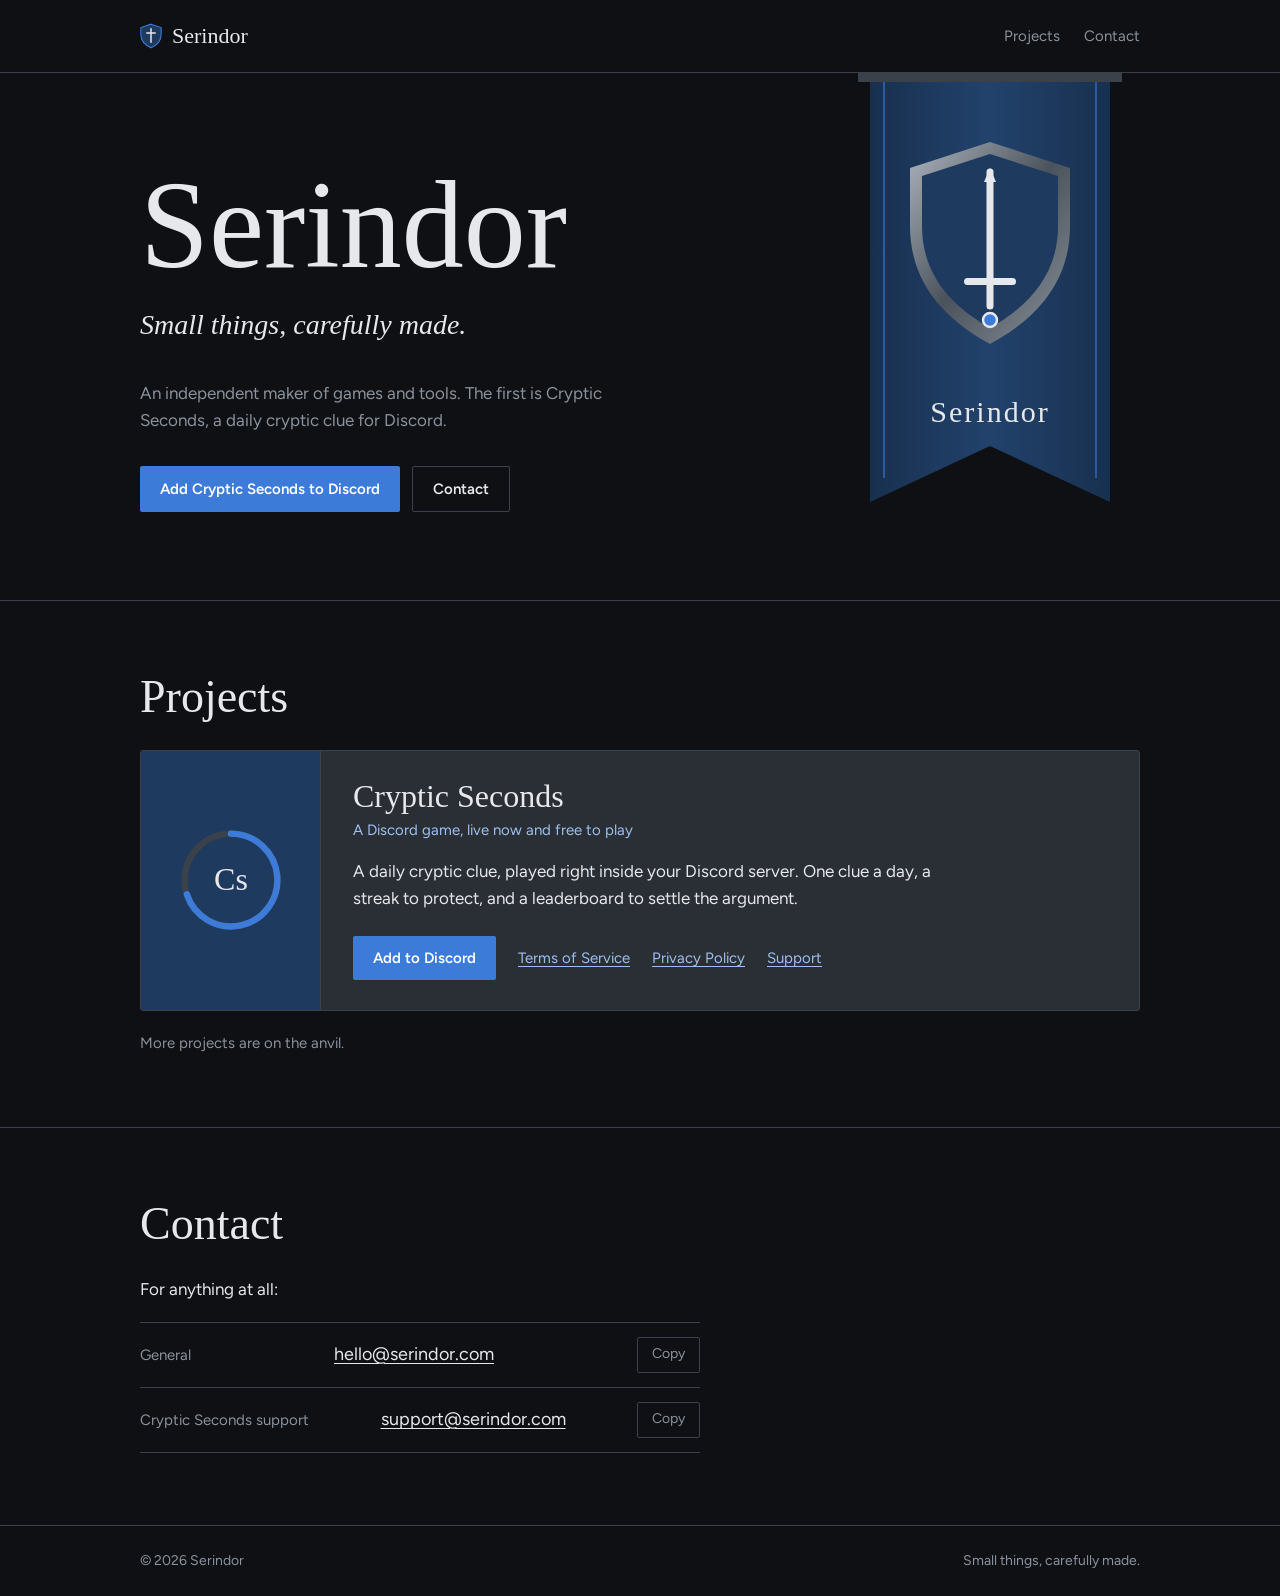
==== index.html @ 50ed1410 "Refine homepage: hanging azure banner as the centrepiece, quieter left-aligned layout, no all-caps l" ====
<!doctype html>
<html lang="en-GB">
<head>
<meta charset="utf-8">
<meta name="viewport" content="width=device-width, initial-scale=1, viewport-fit=cover">
<title>Serindor</title>
<meta name="description" content="Serindor — the home of Cryptic Seconds and future projects.">
<meta name="theme-color" content="#0E1014">
<link rel="icon" href="data:image/svg+xml,%3Csvg xmlns='http://www.w3.org/2000/svg' viewBox='0 0 64 64'%3E%3Cpath d='M32 3 58 12v18c0 16-11 26-26 31C17 56 6 46 6 30V12Z' fill='%231F3A5F' stroke='%233D7BD9' stroke-width='3'/%3E%3Cpath d='M32 14v34M20 26h24' stroke='%23E6E8EC' stroke-width='4' stroke-linecap='round'/%3E%3C/svg%3E">
<link rel="preconnect" href="https://fonts.googleapis.com">
<link rel="preconnect" href="https://fonts.gstatic.com" crossorigin>
<link rel="stylesheet" href="https://fonts.googleapis.com/css2?family=IM+Fell+English+SC&family=IM+Fell+English:ital@1&family=Figtree:wght@400;600&display=swap">
<style>
/*
  Serindor. Sable ground, forged-steel plates, azure heraldry.
  One bold thing: the hanging azure banner with the crest. Everything else stays quiet and left-aligned.
  Type: IM Fell English SC for display (old-print, carved), Figtree for reading.
*/
:root {
  --sable: #0E1014;
  --sable-2: #14171C;
  --steel: #2A2F36;
  --edge: #3A414A;
  --burnished: #8A929C;
  --argent: #E6E8EC;
  --azure: #3D7BD9;
  --azure-deep: #1F3A5F;
  --azure-pale: #9EC0EE;
  --display: "IM Fell English SC", "Palatino Linotype", Palatino, Georgia, serif;
  --italic: "IM Fell English", "Palatino Linotype", Georgia, serif;
  --body: "Figtree", "Segoe UI", system-ui, sans-serif;
  color-scheme: dark;
}
* { box-sizing: border-box; }
html { background: var(--sable); }
body { margin: 0; background: var(--sable); color: var(--argent); font-family: var(--body); font-size: 17px; line-height: 1.6; -webkit-font-smoothing: antialiased; }
a { color: var(--azure-pale); text-underline-offset: 3px; text-decoration-thickness: 1px; }
a:hover { color: var(--argent); }
:focus-visible { outline: 2px solid var(--azure); outline-offset: 3px; }

.wrap { max-width: 1040px; margin: 0 auto; padding-left: max(20px, env(safe-area-inset-left)); padding-right: max(20px, env(safe-area-inset-right)); }

/* header */
.bar { border-bottom: 1px solid var(--edge); }
.bar .wrap { display: flex; align-items: center; justify-content: space-between; gap: 16px; padding-block: 16px; }
.brand { display: flex; align-items: center; gap: 10px; color: var(--argent); text-decoration: none; font-family: var(--display); font-size: 22px; }
.brand svg { width: 22px; height: 26px; flex: none; }
nav { display: flex; gap: 24px; }
nav a { color: var(--burnished); text-decoration: none; font-size: 15px; padding-block: 8px; }
nav a:hover { color: var(--argent); }

/* hero: text on the left, a banner hanging from the header rule on the right */
.hero .wrap { display: grid; grid-template-columns: minmax(0, 1fr) 300px; gap: 48px; align-items: start; }
.hero .text { padding-block: 96px 88px; }
.hero h1 { font-family: var(--display); font-weight: 400; font-size: clamp(64px, 11vw, 124px); line-height: .92; margin: 0 0 20px; }
.hero .tag { font-family: var(--italic); font-style: italic; font-size: clamp(22px, 3vw, 28px); margin: 0 0 32px; color: var(--argent); }
.hero .lede { margin: 0 0 32px; max-width: 46ch; color: var(--burnished); }
.actions { display: flex; flex-wrap: wrap; gap: 12px; }
.btn { display: inline-flex; align-items: center; min-height: 44px; padding: 10px 20px; border-radius: 2px; font-weight: 600; font-size: 15px; text-decoration: none; }
.btn-primary { background: var(--azure); color: #fff; }
.btn-primary:hover { background: #4C88E0; color: #fff; }
.btn-quiet { border: 1px solid var(--edge); color: var(--argent); }
.btn-quiet:hover { border-color: var(--azure-pale); color: var(--argent); }

.banner { margin-top: -1px; justify-self: center; width: 100%; }
.banner svg { display: block; width: 100%; height: auto; }
@media (max-width: 800px) {
  .hero .wrap { grid-template-columns: 1fr; gap: 0; }
  .banner { order: -1; width: 150px; justify-self: start; }
  .hero .text { padding-block: 32px 64px; }
}

/* sections */
section { padding-block: 72px; border-top: 1px solid var(--edge); }
h2 { font-family: var(--display); font-weight: 400; font-size: clamp(34px, 5vw, 46px); line-height: 1.05; margin: 0 0 28px; }

/* the project: a forged-steel plate, the only boxed element on the page */
.plate { display: grid; grid-template-columns: 180px minmax(0, 1fr); background: var(--steel); border: 1px solid var(--edge); border-radius: 3px; }
.plate .seal { display: grid; place-items: center; padding: 28px; border-right: 1px solid var(--edge); background: var(--azure-deep); border-radius: 3px 0 0 3px; }
.plate .seal svg { width: 112px; height: 112px; }
.plate .body { padding: 28px 32px 30px; min-width: 0; }
.plate h3 { font-family: var(--display); font-weight: 400; font-size: 32px; line-height: 1.1; margin: 0 0 4px; }
.plate .kind { margin: 0 0 16px; color: var(--azure-pale); font-size: 15px; }
.plate p.desc { margin: 0 0 24px; max-width: 56ch; }
.plate .links { display: flex; flex-wrap: wrap; align-items: center; gap: 12px 22px; font-size: 15px; }
@media (max-width: 680px) {
  .plate { grid-template-columns: 1fr; }
  .plate .seal { border-right: 0; border-bottom: 1px solid var(--edge); border-radius: 3px 3px 0 0; padding: 20px; justify-items: start; }
  .plate .seal svg { width: 72px; height: 72px; }
  .plate .body { padding: 22px 20px 24px; }
}
.more { margin: 20px 0 0; color: var(--burnished); font-size: 15px; }

/* contact */
.contact p.intro { margin: 0 0 18px; }
.addr-list { display: grid; gap: 0; max-width: 560px; border-top: 1px solid var(--edge); }
.addr { display: flex; align-items: center; justify-content: space-between; gap: 12px; flex-wrap: wrap; padding: 14px 0; border-bottom: 1px solid var(--edge); }
.addr span { color: var(--burnished); font-size: 15px; }
.addr a { font-size: 18px; color: var(--argent); overflow-wrap: anywhere; }
.copy { background: none; border: 1px solid var(--edge); color: var(--burnished); font: inherit; font-size: 14px; min-height: 36px; padding: 4px 14px; border-radius: 2px; cursor: pointer; }
.copy:hover { border-color: var(--azure-pale); color: var(--argent); }

footer { border-top: 1px solid var(--edge); }
footer .wrap { display: flex; justify-content: space-between; gap: 12px; flex-wrap: wrap; padding-block: 24px max(24px, env(safe-area-inset-bottom)); color: var(--burnished); font-size: 14px; }
</style>
</head>
<body>

<header class="bar">
  <div class="wrap">
    <a class="brand" href="/">
      <svg viewBox="0 0 52 60" aria-hidden="true"><path d="M26 2 50 10v16c0 16-10 26-24 32C12 52 2 42 2 26V10Z" fill="#1F3A5F" stroke="#3D7BD9" stroke-width="2.5"/><path d="M26 13v32M16 23h20" stroke="#E6E8EC" stroke-width="3.5" stroke-linecap="round"/></svg>
      Serindor
    </a>
    <nav aria-label="Main">
      <a href="#projects">Projects</a>
      <a href="#contact">Contact</a>
    </nav>
  </div>
</header>

<div class="hero">
  <div class="wrap">
    <div class="text">
      <h1>Serindor</h1>
      <p class="tag">Small things, carefully made.</p>
      <p class="lede">An independent maker of games and tools. The first is Cryptic Seconds, a daily cryptic clue for Discord.</p>
      <div class="actions">
        <a class="btn btn-primary" href="https://discord.com/oauth2/authorize?client_id=1561108641627774976" target="_blank" rel="noopener">Add Cryptic Seconds to Discord</a>
        <a class="btn btn-quiet" href="#contact">Contact</a>
      </div>
    </div>

    <div class="banner" aria-hidden="true">
      <!-- An azure banner hanging from the header rule, swallow-tailed, bearing the Serindor crest. Original artwork. -->
      <svg viewBox="0 0 300 470">
        <defs>
          <linearGradient id="cloth" x1="0" y1="0" x2="1" y2="0">
            <stop offset="0" stop-color="#18304F"/><stop offset=".5" stop-color="#22426C"/><stop offset="1" stop-color="#18304F"/>
          </linearGradient>
          <linearGradient id="metal" x1="0" y1="0" x2="1" y2="1">
            <stop offset="0" stop-color="#AEB5BE"/><stop offset=".5" stop-color="#4A525C"/><stop offset="1" stop-color="#8A929C"/>
          </linearGradient>
        </defs>
        <rect x="18" y="0" width="264" height="10" fill="#3A414A"/>
        <path d="M30 10h240v420l-120-56-120 56Z" fill="url(#cloth)"/>
        <path d="M44 10v396M256 10v396" stroke="#3D7BD9" stroke-width="2" opacity=".55"/>
        <g transform="translate(70 70)">
          <path d="M80 0 160 26v58c0 58-36 94-80 118C36 178 0 142 0 84V26Z" fill="url(#metal)"/>
          <path d="M80 12 148 34v50c0 50-31 81-68 102C43 165 12 134 12 84V34Z" fill="#1F3A5F"/>
          <path d="M80 30v134" stroke="#E6E8EC" stroke-width="7" stroke-linecap="round"/>
          <path d="M80 26 74 40h12Z" fill="#E6E8EC"/>
          <rect x="54" y="136" width="52" height="7" rx="3.5" fill="#E6E8EC"/>
          <circle cx="80" cy="178" r="7" fill="#3D7BD9" stroke="#E6E8EC" stroke-width="2.5"/>
        </g>
        <text x="150" y="350" text-anchor="middle" font-family="IM Fell English SC, Georgia, serif" font-size="30" fill="#E6E8EC" letter-spacing="2">Serindor</text>
      </svg>
    </div>
  </div>
</div>

<section id="projects">
  <div class="wrap">
    <h2>Projects</h2>
    <article class="plate">
      <div class="seal" aria-hidden="true">
        <svg viewBox="0 0 140 140">
          <circle cx="70" cy="70" r="58" fill="none" stroke="#3A414A" stroke-width="8"/>
          <path d="M70 12a58 58 0 1 1-55.2 75.9" fill="none" stroke="#3D7BD9" stroke-width="8" stroke-linecap="round"/>
          <text x="70" y="82" text-anchor="middle" font-family="IM Fell English SC, Georgia, serif" font-size="40" fill="#E6E8EC">Cs</text>
        </svg>
      </div>
      <div class="body">
        <h3>Cryptic Seconds</h3>
        <p class="kind">A Discord game, live now and free to play</p>
        <p class="desc">A daily cryptic clue, played right inside your Discord server. One clue a day, a streak to protect, and a leaderboard to settle the argument.</p>
        <div class="links">
          <a class="btn btn-primary" href="https://discord.com/oauth2/authorize?client_id=1561108641627774976" target="_blank" rel="noopener">Add to Discord</a>
          <a href="/crypticseconds/terms/">Terms of Service</a>
          <a href="/crypticseconds/privacy/">Privacy Policy</a>
          <a href="mailto:support@serindor.com">Support</a>
        </div>
      </div>
    </article>
    <p class="more">More projects are on the anvil.</p>
  </div>
</section>

<section class="contact" id="contact">
  <div class="wrap">
    <h2>Contact</h2>
    <p class="intro">For anything at all:</p>
    <div class="addr-list">
      <div class="addr"><span>General</span><a id="m1" href="mailto:hello@serindor.com">hello@serindor.com</a><button class="copy" type="button" data-copy="m1">Copy</button></div>
      <div class="addr"><span>Cryptic Seconds support</span><a id="m2" href="mailto:support@serindor.com">support@serindor.com</a><button class="copy" type="button" data-copy="m2">Copy</button></div>
    </div>
  </div>
</section>

<footer>
  <div class="wrap"><span>© 2026 Serindor</span><span>Small things, carefully made.</span></div>
</footer>

<script>
document.querySelectorAll(".copy").forEach(btn => btn.addEventListener("click", async () => {
  const text = document.getElementById(btn.dataset.copy).textContent;
  try { await navigator.clipboard.writeText(text); btn.textContent = "Copied"; }
  catch { btn.textContent = "Press Ctrl+C"; const r = document.createRange(); r.selectNodeContents(document.getElementById(btn.dataset.copy)); getSelection().removeAllRanges(); getSelection().addRange(r); }
  setTimeout(() => (btn.textContent = "Copy"), 1600);
}));
</script>
</body>
</html>
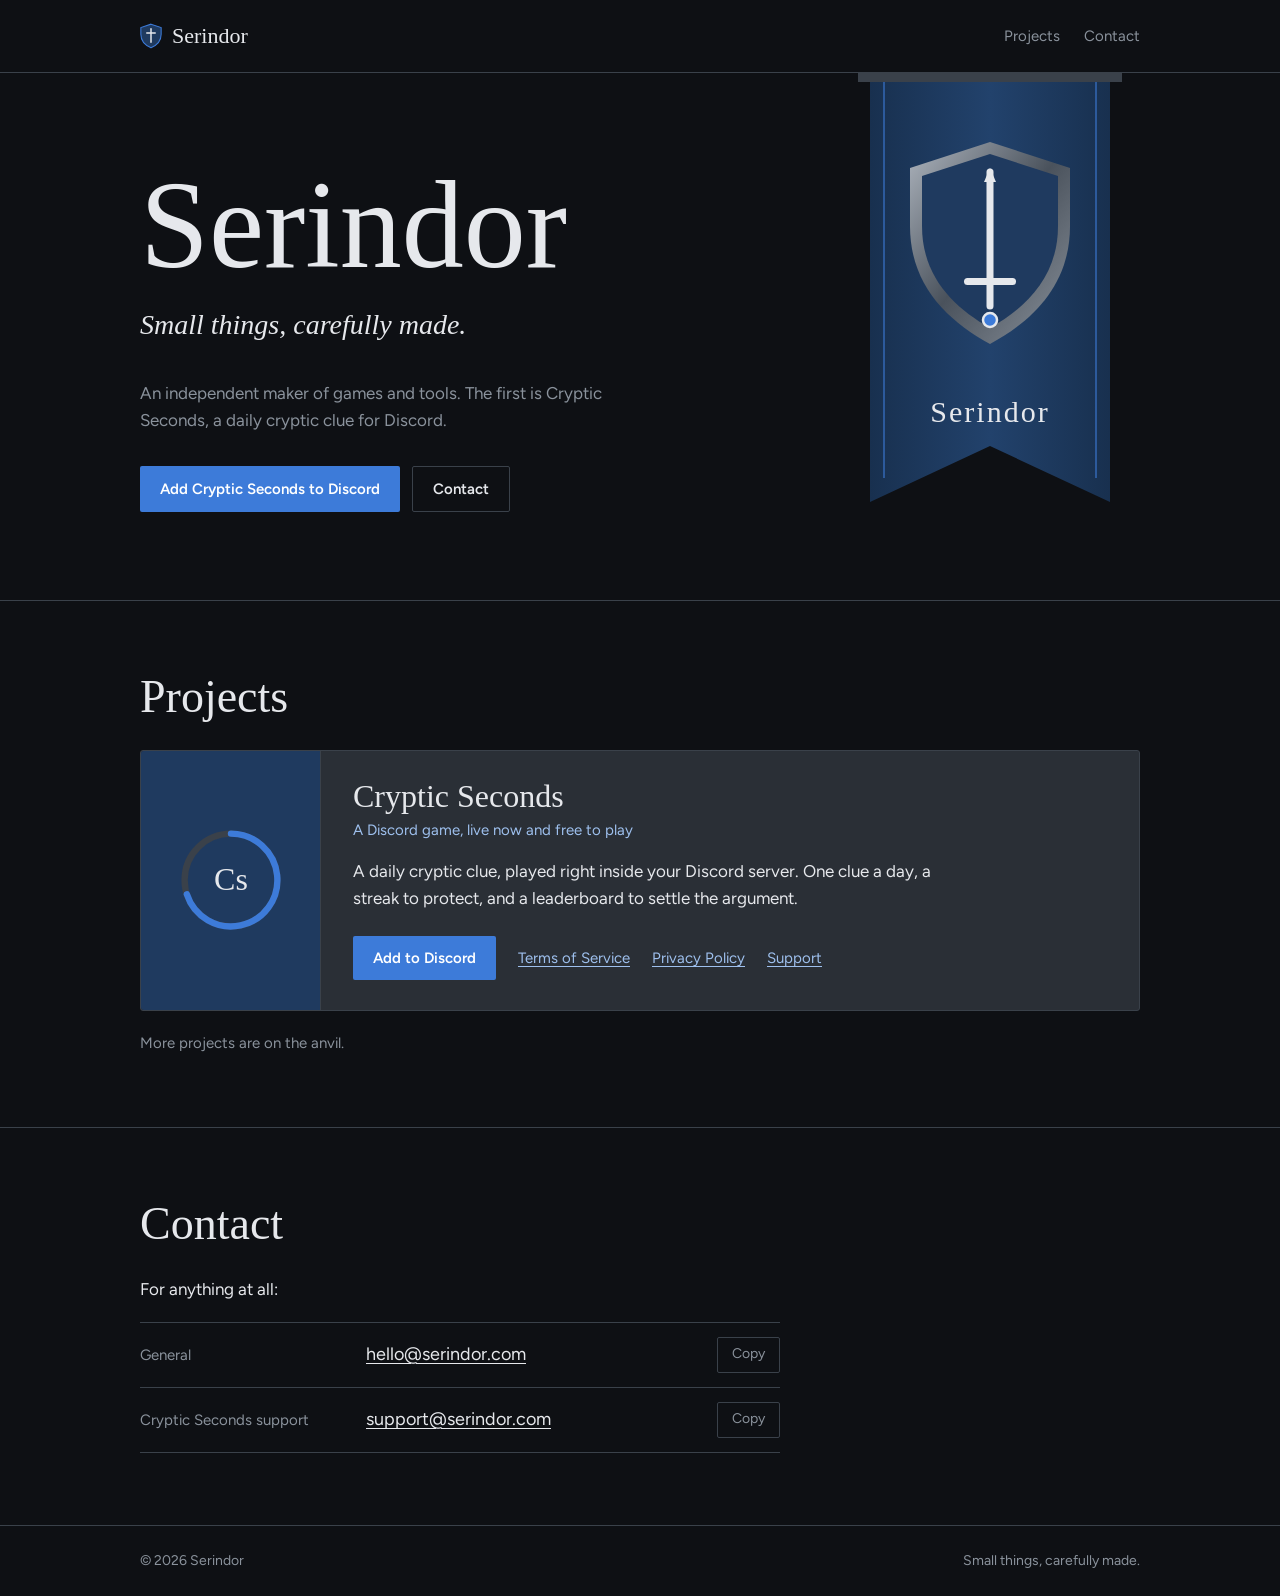
==== commit 3ca635fc: "Align contact rows Co-Authored-By: Claude Opus 5.5 <noreply@anthropic.com> Claude-Session: https://c" ====
--- a/index.html
+++ b/index.html
@@ -93,8 +93,9 @@
 
 /* contact */
 .contact p.intro { margin: 0 0 18px; }
-.addr-list { display: grid; gap: 0; max-width: 560px; border-top: 1px solid var(--edge); }
-.addr { display: flex; align-items: center; justify-content: space-between; gap: 12px; flex-wrap: wrap; padding: 14px 0; border-bottom: 1px solid var(--edge); }
+.addr-list { display: grid; gap: 0; max-width: 640px; border-top: 1px solid var(--edge); }
+.addr { display: grid; grid-template-columns: 210px minmax(0, 1fr) auto; align-items: center; gap: 4px 16px; padding: 14px 0; border-bottom: 1px solid var(--edge); }
+@media (max-width: 560px) { .addr { grid-template-columns: minmax(0, 1fr) auto; } .addr span { grid-column: 1 / -1; } }
 .addr span { color: var(--burnished); font-size: 15px; }
 .addr a { font-size: 18px; color: var(--argent); overflow-wrap: anywhere; }
 .copy { background: none; border: 1px solid var(--edge); color: var(--burnished); font: inherit; font-size: 14px; min-height: 36px; padding: 4px 14px; border-radius: 2px; cursor: pointer; }
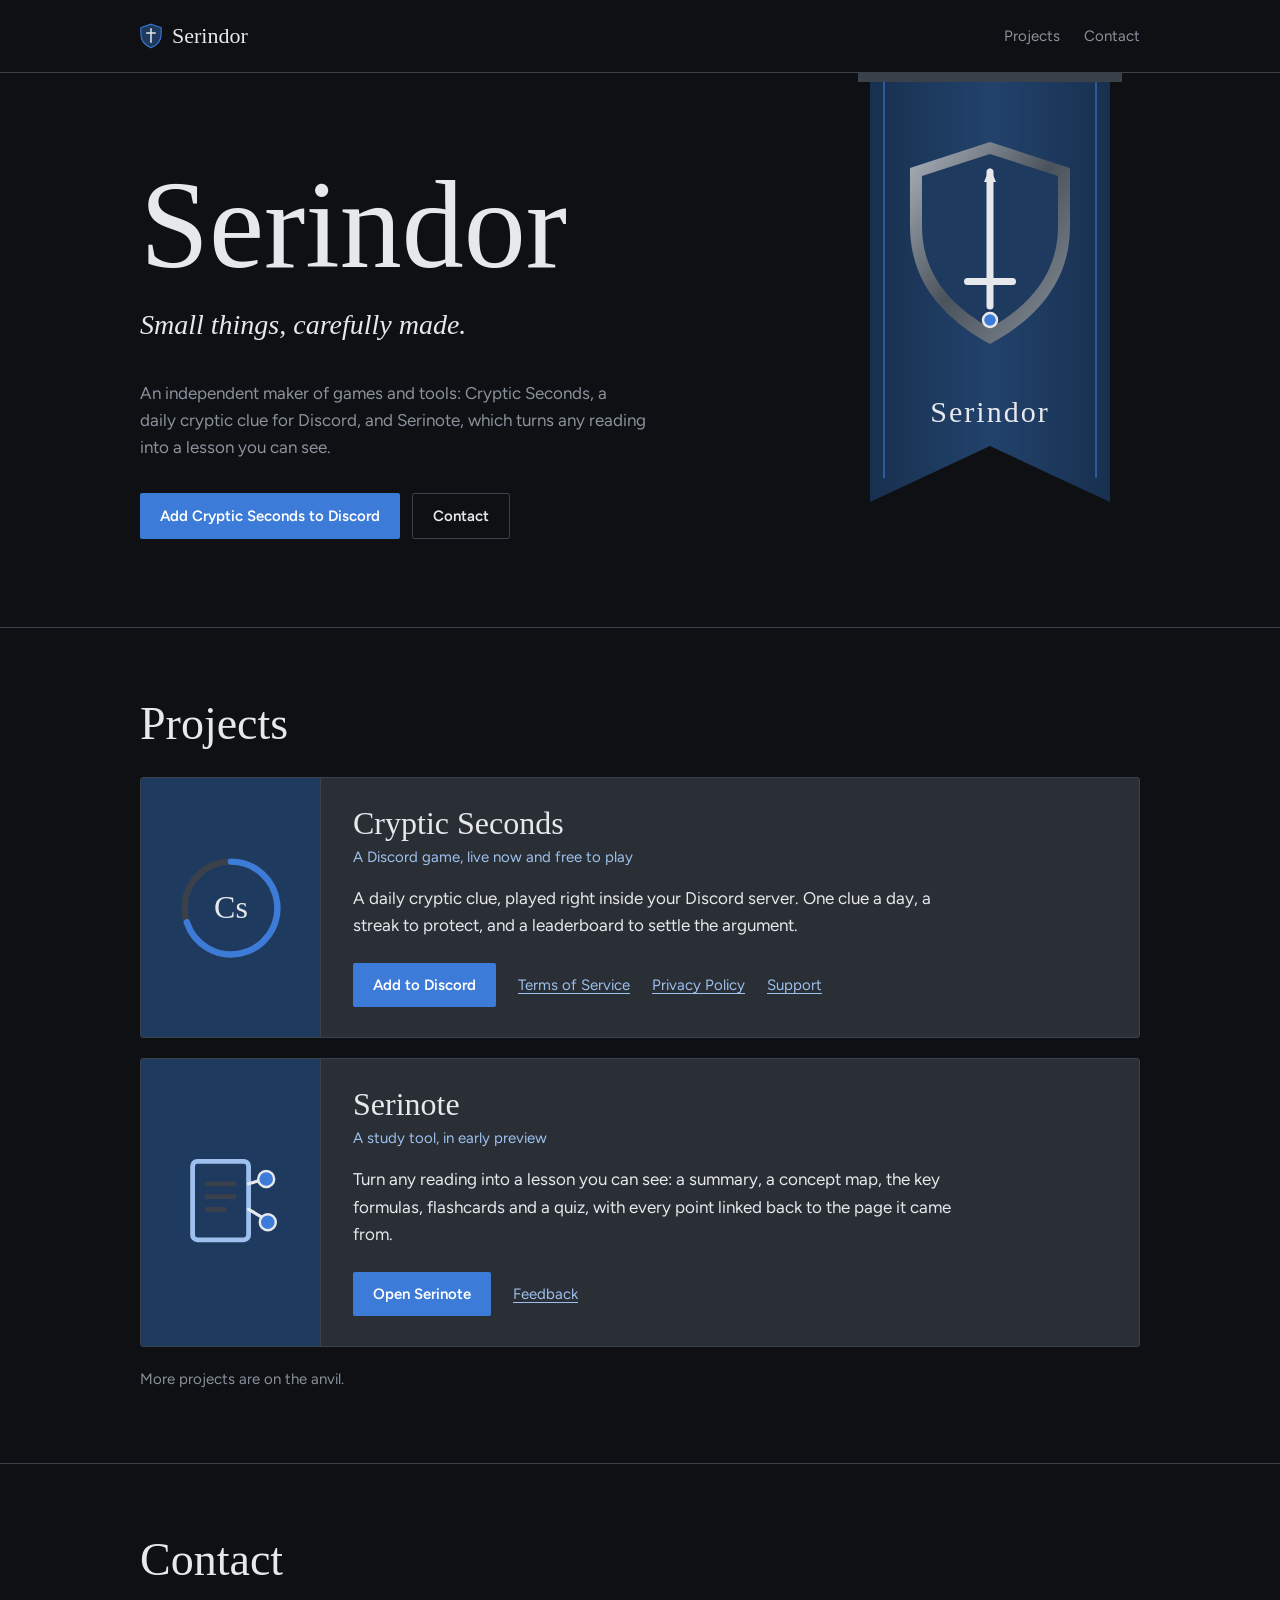
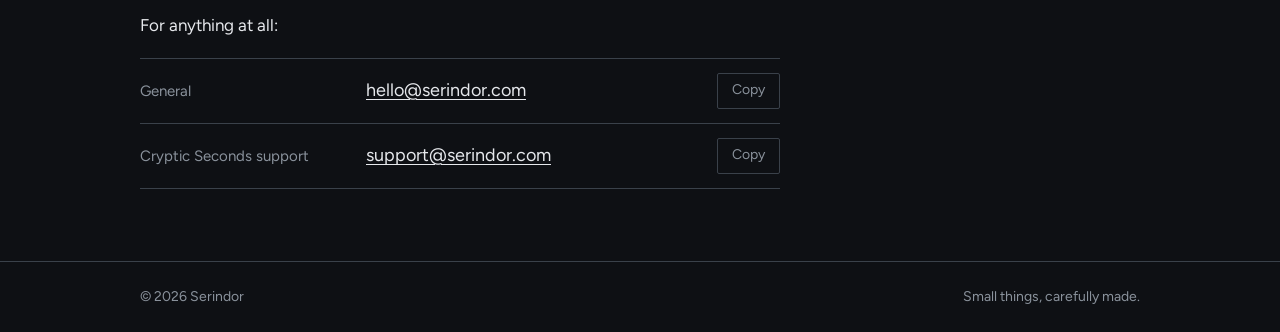
==== commit 3a81ac90: "Add Serinote to the projects page Adds a Serinote card to the homepage and hosts Serinote at /serino" ====
--- a/index.html
+++ b/index.html
@@ -4,7 +4,7 @@
 <meta charset="utf-8">
 <meta name="viewport" content="width=device-width, initial-scale=1, viewport-fit=cover">
 <title>Serindor</title>
-<meta name="description" content="Serindor — the home of Cryptic Seconds and future projects.">
+<meta name="description" content="Serindor — the home of Cryptic Seconds, Serinote and future projects.">
 <meta name="theme-color" content="#0E1014">
 <link rel="icon" href="data:image/svg+xml,%3Csvg xmlns='http://www.w3.org/2000/svg' viewBox='0 0 64 64'%3E%3Cpath d='M32 3 58 12v18c0 16-11 26-26 31C17 56 6 46 6 30V12Z' fill='%231F3A5F' stroke='%233D7BD9' stroke-width='3'/%3E%3Cpath d='M32 14v34M20 26h24' stroke='%23E6E8EC' stroke-width='4' stroke-linecap='round'/%3E%3C/svg%3E">
 <link rel="preconnect" href="https://fonts.googleapis.com">
@@ -89,6 +89,7 @@
   .plate .seal svg { width: 72px; height: 72px; }
   .plate .body { padding: 22px 20px 24px; }
 }
+.plate + .plate { margin-top: 20px; }
 .more { margin: 20px 0 0; color: var(--burnished); font-size: 15px; }
 
 /* contact */
@@ -125,7 +126,7 @@
     <div class="text">
       <h1>Serindor</h1>
       <p class="tag">Small things, carefully made.</p>
-      <p class="lede">An independent maker of games and tools. The first is Cryptic Seconds, a daily cryptic clue for Discord.</p>
+      <p class="lede">An independent maker of games and tools: Cryptic Seconds, a daily cryptic clue for Discord, and Serinote, which turns any reading into a lesson you can see.</p>
       <div class="actions">
         <a class="btn btn-primary" href="https://discord.com/oauth2/authorize?client_id=1561108641627774976" target="_blank" rel="noopener">Add Cryptic Seconds to Discord</a>
         <a class="btn btn-quiet" href="#contact">Contact</a>
@@ -183,6 +184,26 @@
         </div>
       </div>
     </article>
+    <article class="plate">
+      <div class="seal" aria-hidden="true">
+        <svg viewBox="0 0 140 140">
+          <rect x="22" y="18" width="70" height="98" rx="6" fill="none" stroke="#9EC0EE" stroke-width="6"/>
+          <path d="M40 46h34M40 62h34M40 78h22" stroke="#3A414A" stroke-width="6" stroke-linecap="round"/>
+          <path d="M92 46 112 40M92 78 116 92" stroke="#E6E8EC" stroke-width="4" stroke-linecap="round"/>
+          <circle cx="114" cy="40" r="10" fill="#3D7BD9" stroke="#E6E8EC" stroke-width="3"/>
+          <circle cx="116" cy="94" r="10" fill="#3D7BD9" stroke="#E6E8EC" stroke-width="3"/>
+        </svg>
+      </div>
+      <div class="body">
+        <h3>Serinote</h3>
+        <p class="kind">A study tool, in early preview</p>
+        <p class="desc">Turn any reading into a lesson you can see: a summary, a concept map, the key formulas, flashcards and a quiz, with every point linked back to the page it came from.</p>
+        <div class="links">
+          <a class="btn btn-primary" href="/serinote/">Open Serinote</a>
+          <a href="mailto:hello@serindor.com?subject=Serinote">Feedback</a>
+        </div>
+      </div>
+    </article>
     <p class="more">More projects are on the anvil.</p>
   </div>
 </section>
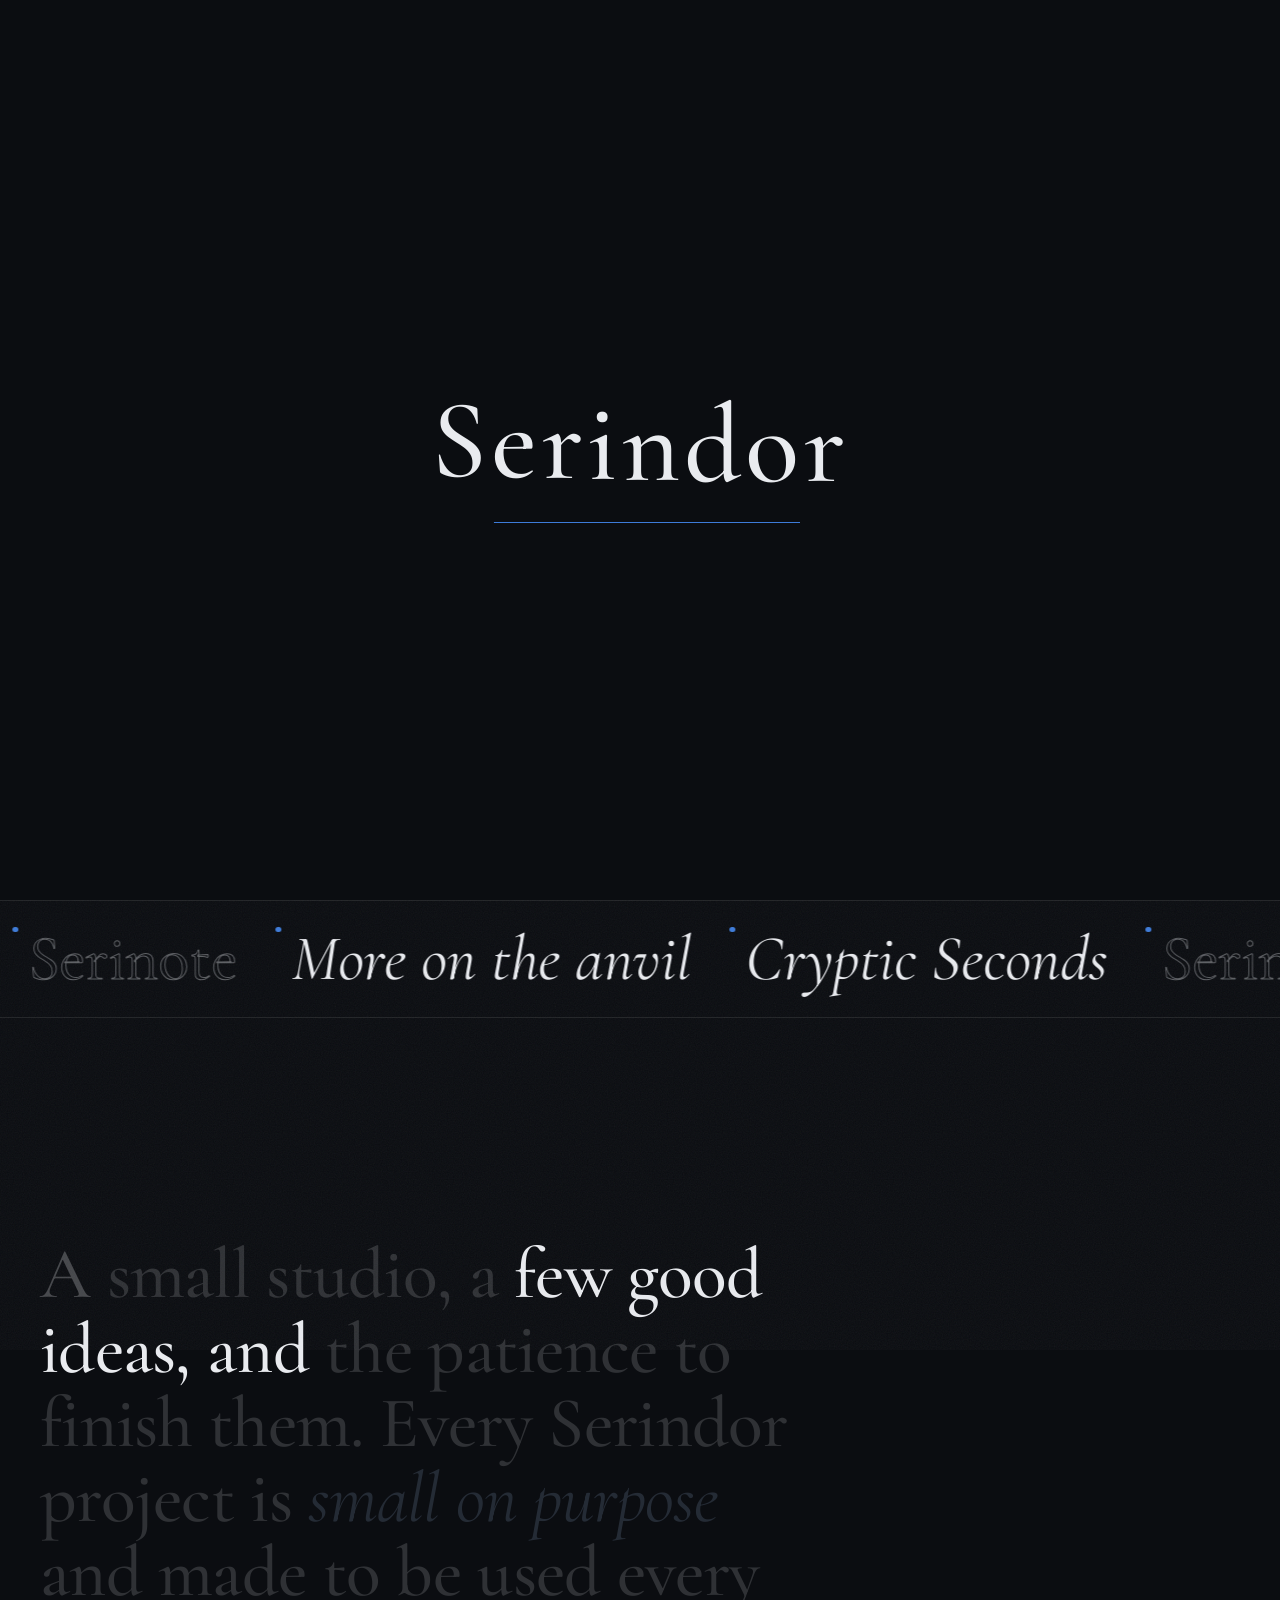
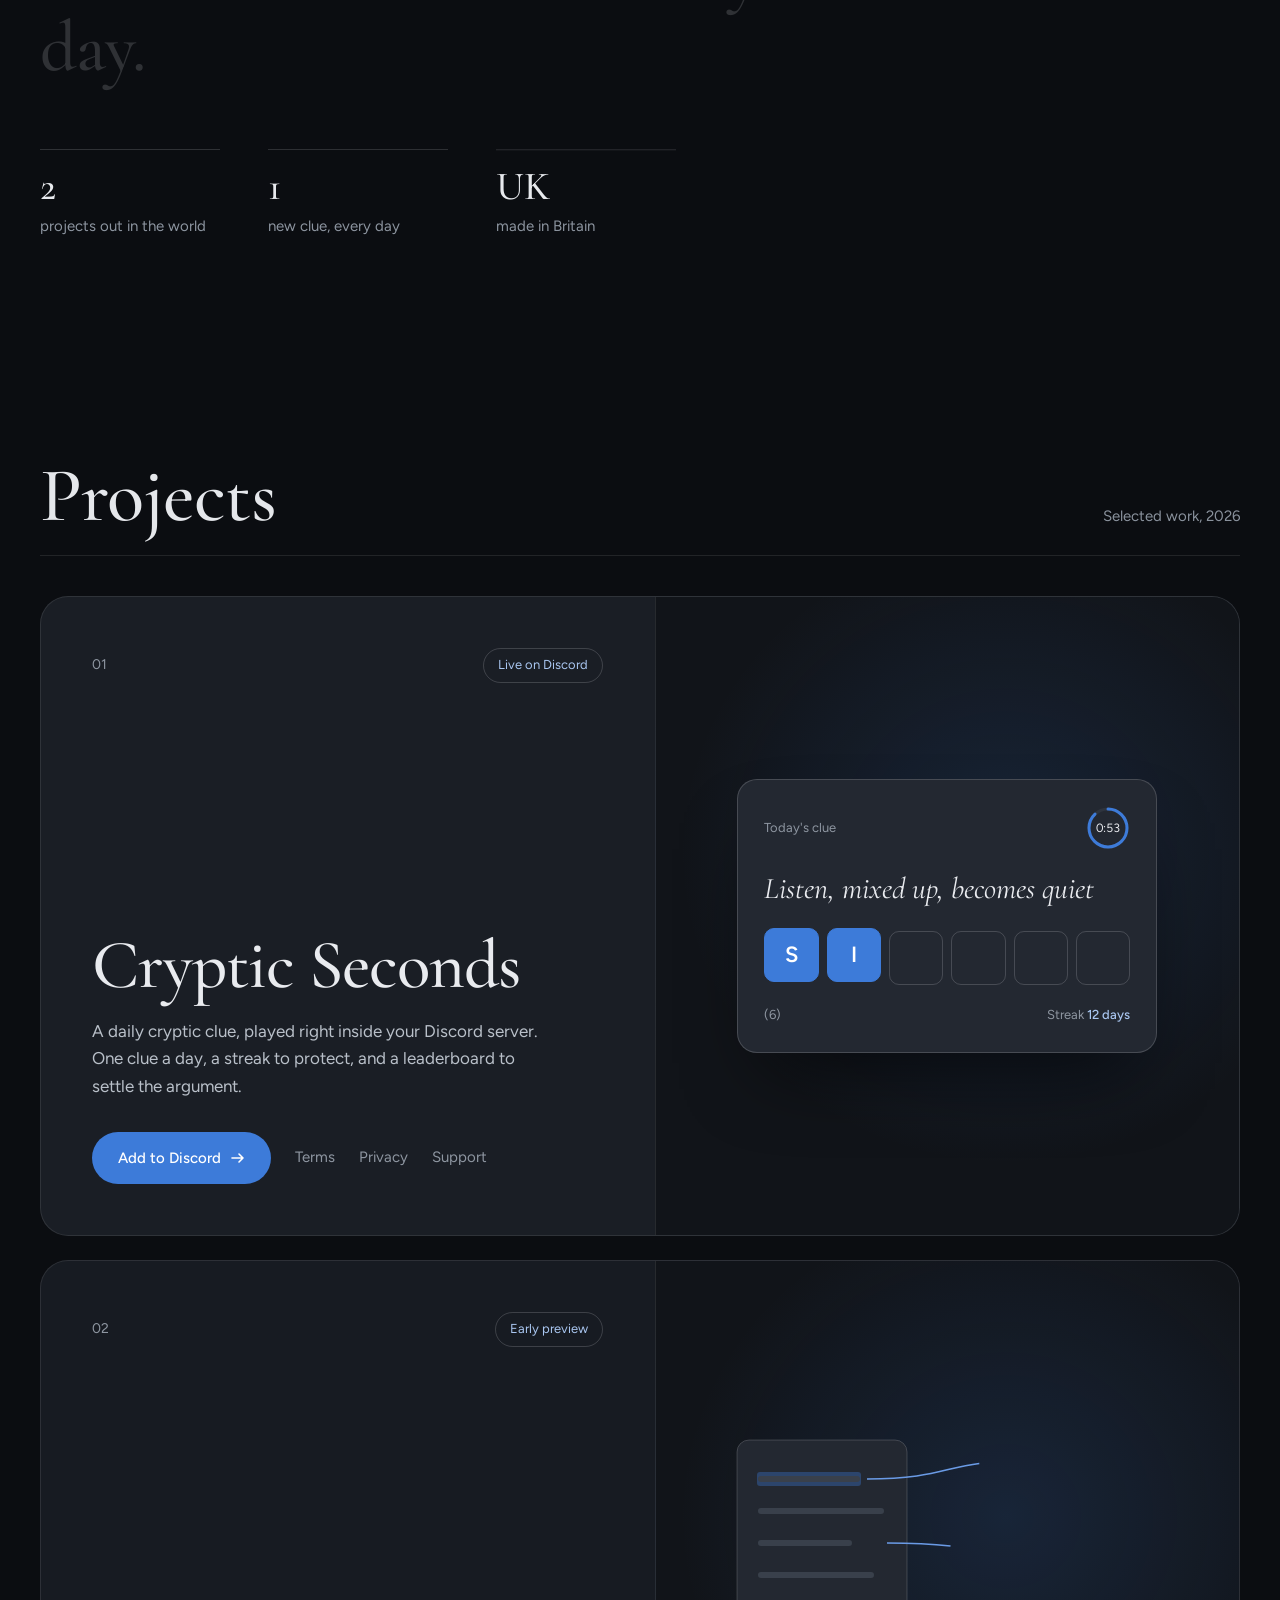
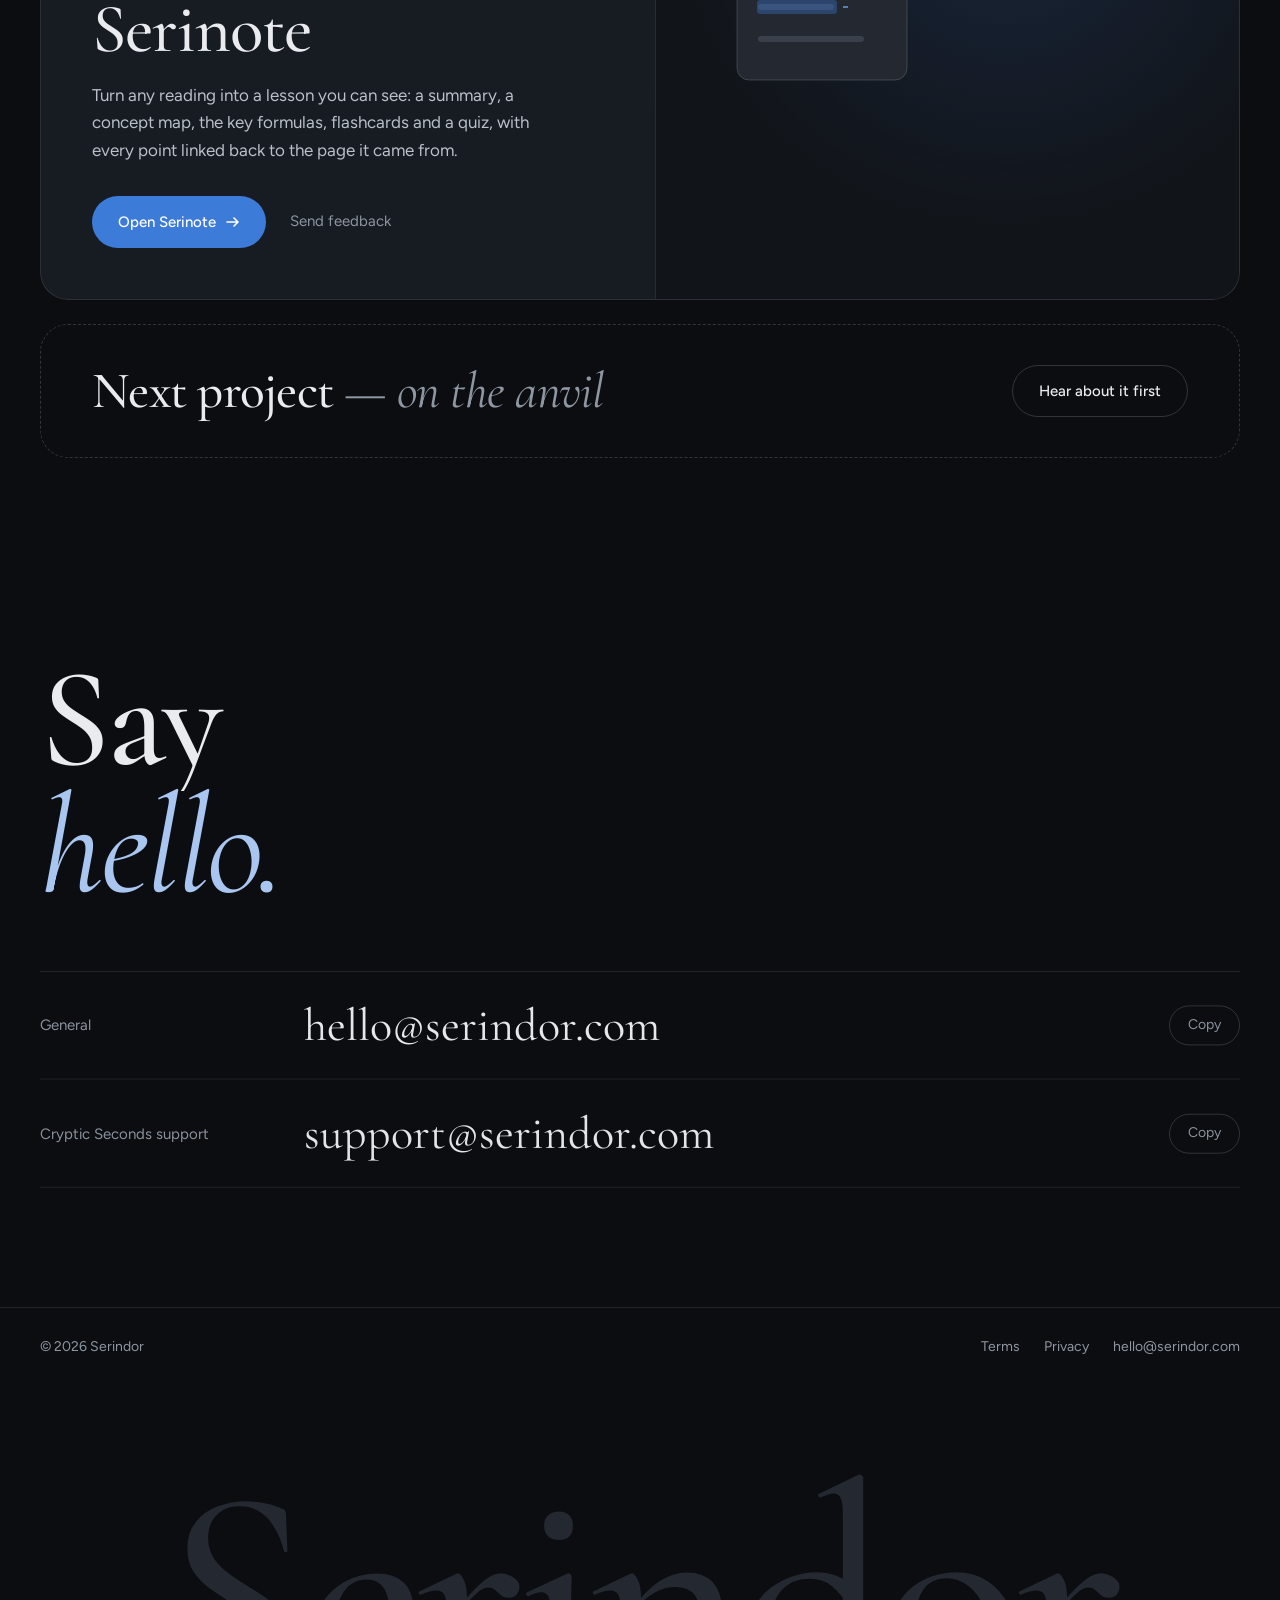
==== commit 720534f9: "Rework serindor.com: smooth, motion-led homepage - Type-led design (Cormorant Garamond + Figtree); o" ====
--- a/index.html
+++ b/index.html
@@ -4,232 +4,390 @@
 <meta charset="utf-8">
 <meta name="viewport" content="width=device-width, initial-scale=1, viewport-fit=cover">
 <title>Serindor</title>
-<meta name="description" content="Serindor — the home of Cryptic Seconds, Serinote and future projects.">
-<meta name="theme-color" content="#0E1014">
-<link rel="icon" href="data:image/svg+xml,%3Csvg xmlns='http://www.w3.org/2000/svg' viewBox='0 0 64 64'%3E%3Cpath d='M32 3 58 12v18c0 16-11 26-26 31C17 56 6 46 6 30V12Z' fill='%231F3A5F' stroke='%233D7BD9' stroke-width='3'/%3E%3Cpath d='M32 14v34M20 26h24' stroke='%23E6E8EC' stroke-width='4' stroke-linecap='round'/%3E%3C/svg%3E">
+<meta name="description" content="Serindor is an independent studio making small games and tools: Cryptic Seconds, a daily cryptic clue for Discord, and Serinote, which turns any reading into a lesson you can see.">
+<meta name="theme-color" content="#0B0D11">
+<link rel="icon" href="assets/mark.svg" type="image/svg+xml">
 <link rel="preconnect" href="https://fonts.googleapis.com">
 <link rel="preconnect" href="https://fonts.gstatic.com" crossorigin>
-<link rel="stylesheet" href="https://fonts.googleapis.com/css2?family=IM+Fell+English+SC&family=IM+Fell+English:ital@1&family=Figtree:wght@400;600&display=swap">
+<link rel="stylesheet" href="https://fonts.googleapis.com/css2?family=Cormorant+Garamond:ital,wght@0,500;0,600;1,400;1,500&family=Figtree:wght@400;500;600&display=swap">
+<script>
+  // Motion is opt-out: anyone asking for reduced motion gets the plain, still page.
+  (function () {
+    var d = document.documentElement;
+    if (!window.matchMedia("(prefers-reduced-motion: reduce)").matches) d.classList.add("motion");
+    var seen = false; try { seen = sessionStorage.getItem("srd-intro") === "1"; } catch (e) {}
+    if (seen) d.classList.add("no-intro");
+    // Failsafe: if the scripts never arrive, show everything.
+    setTimeout(function () { if (!d.classList.contains("ready")) d.classList.remove("motion"); }, 4000);
+  })();
+</script>
 <style>
 /*
-  Serindor. Sable ground, forged-steel plates, azure heraldry.
-  One bold thing: the hanging azure banner with the crest. Everything else stays quiet and left-aligned.
-  Type: IM Fell English SC for display (old-print, carved), Figtree for reading.
+  Serindor — sable ground, argent type, one azure accent.
+  Type-led: Cormorant Garamond for display, Figtree for reading.
+  The signature is the motion: inertia scroll, masked type, stacking project plates.
 */
 :root {
-  --sable: #0E1014;
-  --sable-2: #14171C;
-  --steel: #2A2F36;
-  --edge: #3A414A;
-  --burnished: #8A929C;
-  --argent: #E6E8EC;
+  --sable: #0B0D11;
+  --sable-2: #111419;
+  --steel: #1A1E25;
+  --steel-2: #232831;
+  --edge: rgba(230, 232, 236, .10);
+  --edge-2: rgba(230, 232, 236, .18);
+  --muted: #8E96A1;
+  --argent: #E9EBEF;
   --azure: #3D7BD9;
-  --azure-deep: #1F3A5F;
-  --azure-pale: #9EC0EE;
-  --display: "IM Fell English SC", "Palatino Linotype", Palatino, Georgia, serif;
-  --italic: "IM Fell English", "Palatino Linotype", Georgia, serif;
-  --body: "Figtree", "Segoe UI", system-ui, sans-serif;
+  --azure-hi: #6A9BE6;
+  --azure-pale: #A9C6F0;
+  --display: "Cormorant Garamond", "Cormorant", Garamond, "Times New Roman", serif;
+  --body: "Figtree", "Segoe UI", sans-serif;
+  --ease: cubic-bezier(.22, 1, .36, 1);
+  --gutter: max(20px, env(safe-area-inset-left));
   color-scheme: dark;
 }
 * { box-sizing: border-box; }
 html { background: var(--sable); }
-body { margin: 0; background: var(--sable); color: var(--argent); font-family: var(--body); font-size: 17px; line-height: 1.6; -webkit-font-smoothing: antialiased; }
-a { color: var(--azure-pale); text-underline-offset: 3px; text-decoration-thickness: 1px; }
-a:hover { color: var(--argent); }
-:focus-visible { outline: 2px solid var(--azure); outline-offset: 3px; }
-
-.wrap { max-width: 1040px; margin: 0 auto; padding-left: max(20px, env(safe-area-inset-left)); padding-right: max(20px, env(safe-area-inset-right)); }
-
-/* header */
-.bar { border-bottom: 1px solid var(--edge); }
-.bar .wrap { display: flex; align-items: center; justify-content: space-between; gap: 16px; padding-block: 16px; }
-.brand { display: flex; align-items: center; gap: 10px; color: var(--argent); text-decoration: none; font-family: var(--display); font-size: 22px; }
-.brand svg { width: 22px; height: 26px; flex: none; }
-nav { display: flex; gap: 24px; }
-nav a { color: var(--burnished); text-decoration: none; font-size: 15px; padding-block: 8px; }
-nav a:hover { color: var(--argent); }
-
-/* hero: text on the left, a banner hanging from the header rule on the right */
-.hero .wrap { display: grid; grid-template-columns: minmax(0, 1fr) 300px; gap: 48px; align-items: start; }
-.hero .text { padding-block: 96px 88px; }
-.hero h1 { font-family: var(--display); font-weight: 400; font-size: clamp(64px, 11vw, 124px); line-height: .92; margin: 0 0 20px; }
-.hero .tag { font-family: var(--italic); font-style: italic; font-size: clamp(22px, 3vw, 28px); margin: 0 0 32px; color: var(--argent); }
-.hero .lede { margin: 0 0 32px; max-width: 46ch; color: var(--burnished); }
-.actions { display: flex; flex-wrap: wrap; gap: 12px; }
-.btn { display: inline-flex; align-items: center; min-height: 44px; padding: 10px 20px; border-radius: 2px; font-weight: 600; font-size: 15px; text-decoration: none; }
+html.lenis, html.lenis body { height: auto; }
+.lenis.lenis-smooth { scroll-behavior: auto !important; }
+body { margin: 0; background: var(--sable); color: var(--argent); font-family: var(--body); font-size: 17px; line-height: 1.6; -webkit-font-smoothing: antialiased; text-rendering: optimizeLegibility; overflow-x: clip; }
+::selection { background: var(--azure); color: #fff; }
+a { color: inherit; }
+:focus-visible { outline: 2px solid var(--azure-hi); outline-offset: 4px; border-radius: 2px; }
+.wrap { width: 100%; max-width: 1240px; margin: 0 auto; padding-inline: var(--gutter); }
+.sr { position: absolute; width: 1px; height: 1px; overflow: hidden; clip: rect(0 0 0 0); white-space: nowrap; }
+
+/* film grain over everything, very faint */
+body::after {
+  content: ""; position: fixed; inset: -50%; z-index: 90; pointer-events: none; opacity: .055;
+  background-image: url("data:image/svg+xml,%3Csvg xmlns='http://www.w3.org/2000/svg' width='220' height='220'%3E%3Cfilter id='n'%3E%3CfeTurbulence type='fractalNoise' baseFrequency='.85' numOctaves='3' stitchTiles='stitch'/%3E%3C/filter%3E%3Crect width='100%25' height='100%25' filter='url(%23n)'/%3E%3C/svg%3E");
+}
+.motion body::after { animation: grain 1.2s steps(6) infinite; }
+@keyframes grain { 0%{transform:translate(0,0)} 20%{transform:translate(-3%,2%)} 40%{transform:translate(2%,-3%)} 60%{transform:translate(-2%,-1%)} 80%{transform:translate(3%,3%)} 100%{transform:translate(0,0)} }
+
+/* ---------- intro ---------- */
+.intro { position: fixed; inset: 0; z-index: 100; display: none; place-items: center; background: var(--sable); }
+.motion:not(.no-intro) .intro { display: grid; }
+.intro .word { font-family: var(--display); font-weight: 500; font-size: clamp(44px, 9vw, 112px); letter-spacing: .04em; display: flex; overflow: hidden; line-height: 1.1; padding-bottom: .06em; }
+.intro .word span { display: inline-block; transform: translateY(110%); }
+.intro .rule { position: absolute; left: 50%; top: calc(50% + clamp(36px, 6vw, 72px)); width: min(320px, 60vw); height: 1px; background: var(--azure); transform: translateX(-50%) scaleX(0); }
+
+/* ---------- header ---------- */
+.bar { position: fixed; inset: 0 0 auto; z-index: 50; transition: transform .6s var(--ease), background-color .4s, border-color .4s; border-bottom: 1px solid transparent; }
+.bar.scrolled { background: rgba(11, 13, 17, .84); backdrop-filter: blur(14px) saturate(140%); -webkit-backdrop-filter: blur(14px) saturate(140%); border-color: var(--edge); }
+.bar.hide { transform: translateY(-100%); }
+.bar .wrap { display: flex; align-items: center; justify-content: space-between; height: 72px; }
+.brand { font-family: var(--display); font-weight: 600; font-size: 25px; letter-spacing: .06em; text-decoration: none; }
+.bar nav { display: flex; align-items: center; gap: 6px; }
+.bar nav a { position: relative; text-decoration: none; font-size: 15px; color: var(--muted); padding: 10px 14px; transition: color .3s; }
+.bar nav a:hover { color: var(--argent); }
+.bar nav a.pill { color: var(--argent); border: 1px solid var(--edge-2); border-radius: 999px; padding: 9px 18px; margin-left: 8px; transition: border-color .3s, background-color .3s; }
+.bar nav a.pill:hover { border-color: var(--azure); background: rgba(61, 123, 217, .12); }
+@media (max-width: 560px) { .bar nav a:not(.pill) { display: none; } }
+
+/* ---------- hero ---------- */
+.hero { position: relative; min-height: 100svh; display: flex; align-items: flex-end; padding: 140px 0 72px; overflow: hidden; isolation: isolate; }
+.hero .glow { position: absolute; inset: 0; z-index: -1; pointer-events: none;
+  background:
+    radial-gradient(60% 55% at 78% 22%, rgba(61, 123, 217, .22), transparent 70%),
+    radial-gradient(40% 40% at 12% 90%, rgba(61, 123, 217, .10), transparent 70%); }
+.hero .spot { position: absolute; z-index: -1; width: 720px; height: 720px; left: 0; top: 0; margin: -360px 0 0 -360px; border-radius: 50%; pointer-events: none; opacity: 0;
+  background: radial-gradient(circle, rgba(106, 155, 230, .14), transparent 62%); transition: opacity .8s; }
+.hero:hover .spot { opacity: 1; }
+.hero .ghost { position: absolute; z-index: -1; right: -2vw; top: 50%; transform: translateY(-60%); font-family: var(--display); font-weight: 500; font-size: 34vw; line-height: .8; letter-spacing: -.02em; color: transparent; -webkit-text-stroke: 1px rgba(230, 232, 236, .05); white-space: nowrap; pointer-events: none; user-select: none; }
+.eyebrow { display: flex; align-items: center; gap: 14px; margin: 0 0 28px; font-size: 14px; letter-spacing: .02em; color: var(--muted); }
+.eyebrow::before { content: ""; width: 36px; height: 1px; background: var(--azure); }
+.hero h1 { font-family: var(--display); font-weight: 500; font-size: clamp(56px, 10.4vw, 168px); line-height: .9; letter-spacing: -.02em; margin: 0 0 40px; }
+.hero h1 em { font-style: italic; font-weight: 400; color: var(--azure-pale); }
+.line { display: block; overflow: hidden; padding-bottom: .08em; margin-bottom: -.08em; }
+.line > span { display: block; }
+.hero .foot { display: grid; grid-template-columns: minmax(0, 1fr) auto; align-items: end; gap: 32px; }
+.hero .lede { margin: 0; max-width: 44ch; color: var(--muted); font-size: 18px; }
+.hero .lede strong { color: var(--argent); font-weight: 500; }
+.actions { display: flex; flex-wrap: wrap; gap: 12px; margin-top: 28px; }
+.cue { display: flex; flex-direction: column; align-items: center; gap: 12px; font-size: 12px; letter-spacing: .14em; color: var(--muted); text-decoration: none; }
+.cue i { width: 1px; height: 64px; background: linear-gradient(var(--edge-2), var(--edge-2)) no-repeat; position: relative; overflow: hidden; }
+.cue i::after { content: ""; position: absolute; left: 0; top: -40%; width: 1px; height: 40%; background: var(--azure-hi); }
+.motion .cue i::after { animation: drip 2.2s var(--ease) infinite; }
+@keyframes drip { to { top: 100%; } }
+@media (max-width: 760px) { .hero .foot { grid-template-columns: 1fr; } .cue { display: none; } .hero { padding-bottom: 56px; } }
+
+/* buttons */
+.btn { position: relative; display: inline-flex; align-items: center; gap: 10px; min-height: 52px; padding: 0 26px; border-radius: 999px; font-weight: 500; font-size: 15px; text-decoration: none; overflow: hidden; isolation: isolate; transition: color .45s var(--ease), border-color .45s var(--ease); will-change: transform; }
+.btn .arrow { width: 14px; height: 14px; transition: transform .45s var(--ease); }
+.btn:hover .arrow { transform: translateX(3px); }
 .btn-primary { background: var(--azure); color: #fff; }
-.btn-primary:hover { background: #4C88E0; color: #fff; }
-.btn-quiet { border: 1px solid var(--edge); color: var(--argent); }
-.btn-quiet:hover { border-color: var(--azure-pale); color: var(--argent); }
-
-.banner { margin-top: -1px; justify-self: center; width: 100%; }
-.banner svg { display: block; width: 100%; height: auto; }
-@media (max-width: 800px) {
-  .hero .wrap { grid-template-columns: 1fr; gap: 0; }
-  .banner { order: -1; width: 150px; justify-self: start; }
-  .hero .text { padding-block: 32px 64px; }
+.btn-primary::before { content: ""; position: absolute; inset: 0; z-index: -1; background: var(--argent); transform: translateY(101%); border-radius: inherit; transition: transform .55s var(--ease); }
+.btn-primary:hover { color: var(--sable); }
+.btn-primary:hover::before { transform: translateY(0); }
+.btn-quiet { border: 1px solid var(--edge-2); color: var(--argent); }
+.btn-quiet:hover { border-color: var(--argent); }
+
+/* ---------- marquee ---------- */
+.marquee { border-block: 1px solid var(--edge); overflow: hidden; padding: 26px 0; white-space: nowrap; user-select: none; }
+.marquee .track { display: inline-flex; will-change: transform; }
+.marquee span { font-family: var(--display); font-style: italic; font-size: clamp(34px, 5vw, 64px); line-height: 1; padding-right: .6em; color: var(--argent); }
+.marquee span.o { font-style: normal; color: transparent; -webkit-text-stroke: 1px rgba(230, 232, 236, .38); }
+.marquee b { display: inline-block; width: .32em; height: .32em; margin: 0 .6em .12em 0; vertical-align: middle; border-radius: 50%; background: var(--azure); }
+
+/* ---------- statement ---------- */
+.statement { padding: clamp(120px, 18vw, 220px) 0; }
+.statement p { margin: 0; max-width: 22ch; font-family: var(--display); font-weight: 500; font-size: clamp(36px, 5.6vw, 84px); line-height: 1.04; letter-spacing: -.01em; }
+.statement p em { font-style: italic; font-weight: 400; color: var(--azure-pale); }
+.statement .w { opacity: 1; }
+.motion .statement .w { opacity: .16; }
+.statement .meta { display: flex; gap: 48px; margin-top: 64px; color: var(--muted); font-size: 15px; flex-wrap: wrap; }
+.statement .meta div { border-top: 1px solid var(--edge-2); padding-top: 16px; min-width: 180px; }
+.statement .meta b { display: block; font-family: var(--display); font-weight: 500; font-size: 40px; line-height: 1; color: var(--argent); margin-bottom: 8px; }
+
+/* ---------- projects: stacking plates ---------- */
+.projects { padding-bottom: 80px; }
+.sec-head { display: flex; align-items: baseline; justify-content: space-between; gap: 24px; margin-bottom: 40px; border-bottom: 1px solid var(--edge); padding-bottom: 20px; }
+.sec-head h2 { font-family: var(--display); font-weight: 500; font-size: clamp(40px, 6vw, 80px); line-height: 1; letter-spacing: -.01em; margin: 0; }
+.sec-head p { margin: 0; color: var(--muted); font-size: 15px; }
+.stack { display: grid; gap: 24px; }
+.plate { position: sticky; top: 96px; min-height: min(640px, calc(100svh - 128px)); display: grid; grid-template-columns: minmax(0, 1.05fr) minmax(0, 1fr); border-radius: 28px; overflow: hidden; background: var(--steel); border: 1px solid var(--edge); transform-origin: 50% 0; will-change: transform; }
+.plate::after { content: ""; position: absolute; inset: 0; background: #05070A; opacity: var(--dim, 0); pointer-events: none; border-radius: inherit; }
+.plate:nth-child(2) { top: 112px; background: #171B22; }
+.plate:nth-child(3) { top: 128px; }
+.plate .text { display: flex; flex-direction: column; padding: clamp(28px, 4vw, 56px); min-width: 0; }
+.plate .num { display: flex; justify-content: space-between; align-items: center; font-size: 14px; color: var(--muted); margin-bottom: auto; padding-bottom: 40px; }
+.plate .num .tag { border: 1px solid var(--edge-2); border-radius: 999px; padding: 6px 14px; font-size: 13px; color: var(--azure-pale); }
+.plate h3 { font-family: var(--display); font-weight: 500; font-size: clamp(44px, 5.4vw, 80px); line-height: .95; letter-spacing: -.015em; margin: 0 0 20px; }
+.plate p.desc { margin: 0 0 32px; max-width: 42ch; color: #B9C0C9; }
+.plate .links { display: flex; flex-wrap: wrap; align-items: center; gap: 14px 24px; font-size: 15px; }
+.plate .links a:not(.btn) { color: var(--muted); text-decoration: none; background: linear-gradient(currentColor, currentColor) 0 100% / 0 1px no-repeat; transition: background-size .45s var(--ease), color .3s; padding-bottom: 2px; }
+.plate .links a:not(.btn):hover { color: var(--argent); background-size: 100% 1px; }
+.plate .vis { position: relative; display: grid; place-items: center; padding: 40px; background: radial-gradient(80% 70% at 60% 40%, rgba(61, 123, 217, .16), transparent 70%), var(--sable-2); border-left: 1px solid var(--edge); overflow: hidden; }
+.plate.last { position: relative; top: auto; margin-top: 24px; min-height: 0; grid-template-columns: 1fr; background: transparent; border-style: dashed; border-color: var(--edge-2); }
+.plate.last .text { flex-direction: row; align-items: center; justify-content: space-between; gap: 24px; flex-wrap: wrap; padding-block: 40px; }
+.plate.last h3 { font-size: clamp(32px, 4vw, 52px); margin: 0; }
+.plate.last h3 em { font-style: italic; font-weight: 400; color: var(--muted); }
+@media (max-width: 860px) {
+  .plate { position: relative; top: auto !important; min-height: 0; grid-template-columns: 1fr; border-radius: 22px; }
+  .plate .vis { border-left: 0; border-top: 1px solid var(--edge); order: -1; padding: 32px 20px; }
+  .plate .num { padding-bottom: 28px; }
 }
 
-/* sections */
-section { padding-block: 72px; border-top: 1px solid var(--edge); }
-h2 { font-family: var(--display); font-weight: 400; font-size: clamp(34px, 5vw, 46px); line-height: 1.05; margin: 0 0 28px; }
-
-/* the project: a forged-steel plate, the only boxed element on the page */
-.plate { display: grid; grid-template-columns: 180px minmax(0, 1fr); background: var(--steel); border: 1px solid var(--edge); border-radius: 3px; }
-.plate .seal { display: grid; place-items: center; padding: 28px; border-right: 1px solid var(--edge); background: var(--azure-deep); border-radius: 3px 0 0 3px; }
-.plate .seal svg { width: 112px; height: 112px; }
-.plate .body { padding: 28px 32px 30px; min-width: 0; }
-.plate h3 { font-family: var(--display); font-weight: 400; font-size: 32px; line-height: 1.1; margin: 0 0 4px; }
-.plate .kind { margin: 0 0 16px; color: var(--azure-pale); font-size: 15px; }
-.plate p.desc { margin: 0 0 24px; max-width: 56ch; }
-.plate .links { display: flex; flex-wrap: wrap; align-items: center; gap: 12px 22px; font-size: 15px; }
-@media (max-width: 680px) {
-  .plate { grid-template-columns: 1fr; }
-  .plate .seal { border-right: 0; border-bottom: 1px solid var(--edge); border-radius: 3px 3px 0 0; padding: 20px; justify-items: start; }
-  .plate .seal svg { width: 72px; height: 72px; }
-  .plate .body { padding: 22px 20px 24px; }
-}
-.plate + .plate { margin-top: 20px; }
-.more { margin: 20px 0 0; color: var(--burnished); font-size: 15px; }
-
-/* contact */
-.contact p.intro { margin: 0 0 18px; }
-.addr-list { display: grid; gap: 0; max-width: 640px; border-top: 1px solid var(--edge); }
-.addr { display: grid; grid-template-columns: 210px minmax(0, 1fr) auto; align-items: center; gap: 4px 16px; padding: 14px 0; border-bottom: 1px solid var(--edge); }
-@media (max-width: 560px) { .addr { grid-template-columns: minmax(0, 1fr) auto; } .addr span { grid-column: 1 / -1; } }
-.addr span { color: var(--burnished); font-size: 15px; }
-.addr a { font-size: 18px; color: var(--argent); overflow-wrap: anywhere; }
-.copy { background: none; border: 1px solid var(--edge); color: var(--burnished); font: inherit; font-size: 14px; min-height: 36px; padding: 4px 14px; border-radius: 2px; cursor: pointer; }
-.copy:hover { border-color: var(--azure-pale); color: var(--argent); }
-
-footer { border-top: 1px solid var(--edge); }
-footer .wrap { display: flex; justify-content: space-between; gap: 12px; flex-wrap: wrap; padding-block: 24px max(24px, env(safe-area-inset-bottom)); color: var(--burnished); font-size: 14px; }
+/* clue card (Cryptic Seconds) */
+html:not(.motion) .clue .tiles span { color: #fff; background: var(--azure); border-color: var(--azure); }
+.clue { width: min(420px, 100%); background: var(--steel-2); border: 1px solid var(--edge-2); border-radius: 20px; padding: 26px; box-shadow: 0 40px 80px -30px rgba(0, 0, 0, .7); }
+.clue .top { display: flex; justify-content: space-between; align-items: center; font-size: 13px; color: var(--muted); margin-bottom: 22px; }
+.clue .timer { position: relative; width: 44px; height: 44px; }
+.clue .timer svg { width: 44px; height: 44px; transform: rotate(-90deg); }
+.clue .timer span { position: absolute; inset: 0; display: grid; place-items: center; font-size: 12px; font-variant-numeric: tabular-nums; color: var(--argent); }
+.clue q { display: block; quotes: none; font-family: var(--display); font-style: italic; font-size: 30px; line-height: 1.15; margin-bottom: 24px; }
+.clue .tiles { display: grid; grid-template-columns: repeat(6, 1fr); gap: 8px; }
+.clue .tiles span { aspect-ratio: 1; display: grid; place-items: center; border-radius: 10px; border: 1px solid var(--edge-2); font-weight: 600; font-size: 22px; color: transparent; transition: background-color .35s, border-color .35s, color .2s, transform .35s var(--ease); }
+.clue .tiles span.on { color: #fff; background: var(--azure); border-color: var(--azure); transform: translateY(-3px); }
+.clue .row { display: flex; justify-content: space-between; margin-top: 20px; font-size: 13px; color: var(--muted); }
+.clue .row b { color: var(--azure-pale); font-weight: 500; }
+
+/* concept map (Serinote) */
+.map { width: min(460px, 100%); height: auto; overflow: visible; }
+.map .page { fill: var(--steel-2); stroke: var(--edge-2); }
+.map .ln { stroke: #39404B; stroke-width: 6; stroke-linecap: round; }
+.map .link { fill: none; stroke: var(--azure-hi); stroke-width: 1.6; }
+.map .node rect { fill: var(--sable); stroke: var(--azure); stroke-width: 1.4; }
+.map .node text { fill: var(--argent); font-family: var(--body); font-size: 14px; }
+.map .hl { fill: rgba(61, 123, 217, .35); }
+
+/* ---------- contact ---------- */
+.contact { padding: clamp(72px, 9vw, 130px) 0 120px; }
+.contact .big { font-family: var(--display); font-weight: 500; font-size: clamp(56px, 11vw, 180px); line-height: .9; letter-spacing: -.02em; margin: 0 0 64px; }
+.contact .big em { font-style: italic; font-weight: 400; color: var(--azure-pale); }
+.addrs { border-top: 1px solid var(--edge); }
+.addr { display: grid; grid-template-columns: 240px minmax(0, 1fr) auto; align-items: center; gap: 8px 24px; padding: 28px 0; border-bottom: 1px solid var(--edge); }
+.addr span { color: var(--muted); font-size: 15px; }
+.addr a { font-family: var(--display); font-size: clamp(28px, 3.6vw, 48px); line-height: 1.1; text-decoration: none; overflow-wrap: anywhere; background: linear-gradient(var(--azure), var(--azure)) 0 100% / 0 2px no-repeat; transition: background-size .6s var(--ease); justify-self: start; }
+.addr a:hover { background-size: 100% 2px; }
+.copy { background: none; border: 1px solid var(--edge-2); color: var(--muted); font: inherit; font-size: 14px; min-height: 40px; padding: 0 18px; border-radius: 999px; cursor: pointer; transition: border-color .3s, color .3s; }
+.copy:hover { border-color: var(--argent); color: var(--argent); }
+@media (max-width: 720px) { .addr { grid-template-columns: minmax(0, 1fr) auto; } .addr span { grid-column: 1 / -1; } }
+
+/* ---------- footer ---------- */
+footer { border-top: 1px solid var(--edge); overflow: hidden; }
+footer .row { display: flex; justify-content: space-between; flex-wrap: wrap; gap: 12px 32px; padding-block: 28px; color: var(--muted); font-size: 14px; }
+footer .row nav { display: flex; gap: 24px; flex-wrap: wrap; }
+footer .row a { text-decoration: none; transition: color .3s; }
+footer .row a:hover { color: var(--argent); }
+footer .giant { font-family: var(--display); font-weight: 500; font-size: 23.4vw; line-height: .74; letter-spacing: -.03em; text-align: center; margin: 0 0 -.02em; color: var(--steel-2); user-select: none; padding-bottom: max(0px, env(safe-area-inset-bottom)); }
+
+/* ---------- cursor (fine pointers only) ---------- */
+.cursor { position: fixed; left: 0; top: 0; z-index: 95; pointer-events: none; display: none; }
+.cursor .dot { position: absolute; width: 6px; height: 6px; margin: -3px 0 0 -3px; border-radius: 50%; background: var(--argent); }
+.cursor .ring { position: absolute; width: 38px; height: 38px; margin: -19px 0 0 -19px; border-radius: 50%; border: 1px solid rgba(230, 232, 236, .35); transition: width .4s var(--ease), height .4s var(--ease), margin .4s var(--ease), background-color .4s, border-color .4s; }
+.cursor.hover .ring { width: 72px; height: 72px; margin: -36px 0 0 -36px; background: rgba(61, 123, 217, .14); border-color: rgba(106, 155, 230, .6); }
+@media (pointer: fine) { .motion .cursor { display: block; } }
+
+/* ---------- reveal states (only when motion is on) ---------- */
+.motion .rv { opacity: 0; transform: translateY(28px); }
+.motion .line > span { transform: translateY(105%); }
 </style>
 </head>
 <body>
 
+<div class="intro" aria-hidden="true">
+  <div class="word"><span>S</span><span>e</span><span>r</span><span>i</span><span>n</span><span>d</span><span>o</span><span>r</span></div>
+  <i class="rule"></i>
+</div>
+
+<div class="cursor" aria-hidden="true"><i class="ring"></i><i class="dot"></i></div>
+
 <header class="bar">
   <div class="wrap">
-    <a class="brand" href="/">
-      <svg viewBox="0 0 52 60" aria-hidden="true"><path d="M26 2 50 10v16c0 16-10 26-24 32C12 52 2 42 2 26V10Z" fill="#1F3A5F" stroke="#3D7BD9" stroke-width="2.5"/><path d="M26 13v32M16 23h20" stroke="#E6E8EC" stroke-width="3.5" stroke-linecap="round"/></svg>
-      Serindor
-    </a>
+    <a class="brand" href="/" aria-label="Serindor, home">Serindor</a>
     <nav aria-label="Main">
       <a href="#projects">Projects</a>
       <a href="#contact">Contact</a>
+      <a class="pill" href="https://discord.com/oauth2/authorize?client_id=1561108641627774976" target="_blank" rel="noopener">Play Cryptic Seconds</a>
     </nav>
   </div>
 </header>
 
-<div class="hero">
-  <div class="wrap">
-    <div class="text">
-      <h1>Serindor</h1>
-      <p class="tag">Small things, carefully made.</p>
-      <p class="lede">An independent maker of games and tools: Cryptic Seconds, a daily cryptic clue for Discord, and Serinote, which turns any reading into a lesson you can see.</p>
-      <div class="actions">
-        <a class="btn btn-primary" href="https://discord.com/oauth2/authorize?client_id=1561108641627774976" target="_blank" rel="noopener">Add Cryptic Seconds to Discord</a>
-        <a class="btn btn-quiet" href="#contact">Contact</a>
-      </div>
-    </div>
-
-    <div class="banner" aria-hidden="true">
-      <!-- An azure banner hanging from the header rule, swallow-tailed, bearing the Serindor crest. Original artwork. -->
-      <svg viewBox="0 0 300 470">
-        <defs>
-          <linearGradient id="cloth" x1="0" y1="0" x2="1" y2="0">
-            <stop offset="0" stop-color="#18304F"/><stop offset=".5" stop-color="#22426C"/><stop offset="1" stop-color="#18304F"/>
-          </linearGradient>
-          <linearGradient id="metal" x1="0" y1="0" x2="1" y2="1">
-            <stop offset="0" stop-color="#AEB5BE"/><stop offset=".5" stop-color="#4A525C"/><stop offset="1" stop-color="#8A929C"/>
-          </linearGradient>
-        </defs>
-        <rect x="18" y="0" width="264" height="10" fill="#3A414A"/>
-        <path d="M30 10h240v420l-120-56-120 56Z" fill="url(#cloth)"/>
-        <path d="M44 10v396M256 10v396" stroke="#3D7BD9" stroke-width="2" opacity=".55"/>
-        <g transform="translate(70 70)">
-          <path d="M80 0 160 26v58c0 58-36 94-80 118C36 178 0 142 0 84V26Z" fill="url(#metal)"/>
-          <path d="M80 12 148 34v50c0 50-31 81-68 102C43 165 12 134 12 84V34Z" fill="#1F3A5F"/>
-          <path d="M80 30v134" stroke="#E6E8EC" stroke-width="7" stroke-linecap="round"/>
-          <path d="M80 26 74 40h12Z" fill="#E6E8EC"/>
-          <rect x="54" y="136" width="52" height="7" rx="3.5" fill="#E6E8EC"/>
-          <circle cx="80" cy="178" r="7" fill="#3D7BD9" stroke="#E6E8EC" stroke-width="2.5"/>
-        </g>
-        <text x="150" y="350" text-anchor="middle" font-family="IM Fell English SC, Georgia, serif" font-size="30" fill="#E6E8EC" letter-spacing="2">Serindor</text>
-      </svg>
+<main>
+  <section class="hero" aria-labelledby="hero-title">
+    <div class="glow"></div>
+    <div class="spot"></div>
+    <div class="ghost" aria-hidden="true">Serindor</div>
+    <div class="wrap">
+      <p class="eyebrow rv">An independent studio, est. 2026</p>
+      <h1 id="hero-title">
+        <span class="line"><span>Small things,</span></span>
+        <span class="line"><span><em>carefully</em> made.</span></span>
+      </h1>
+      <div class="foot">
+        <div>
+          <p class="lede rv">Serindor makes games and tools that each do one thing well. <strong>Cryptic Seconds</strong> is a daily cryptic clue for Discord. <strong>Serinote</strong> turns any reading into a lesson you can see.</p>
+          <div class="actions rv">
+            <a class="btn btn-primary magnetic" href="#projects">See the work
+              <svg class="arrow" viewBox="0 0 14 14" aria-hidden="true"><path d="M1 7h11M8 3l4 4-4 4" fill="none" stroke="currentColor" stroke-width="1.6" stroke-linecap="round" stroke-linejoin="round"/></svg></a>
+            <a class="btn btn-quiet magnetic" href="#contact">Get in touch</a>
+          </div>
+        </div>
+        <a class="cue rv" href="#about" aria-label="Scroll down"><i></i>SCROLL</a>
+      </div>
+    </div>
+  </section>
+
+  <div class="marquee" aria-hidden="true">
+    <div class="track">
+      <span>Cryptic Seconds</span><b></b><span class="o">Serinote</span><b></b><span>More on the anvil</span><b></b>
+      <span>Cryptic Seconds</span><b></b><span class="o">Serinote</span><b></b><span>More on the anvil</span><b></b>
     </div>
   </div>
-</div>
-
-<section id="projects">
-  <div class="wrap">
-    <h2>Projects</h2>
-    <article class="plate">
-      <div class="seal" aria-hidden="true">
-        <svg viewBox="0 0 140 140">
-          <circle cx="70" cy="70" r="58" fill="none" stroke="#3A414A" stroke-width="8"/>
-          <path d="M70 12a58 58 0 1 1-55.2 75.9" fill="none" stroke="#3D7BD9" stroke-width="8" stroke-linecap="round"/>
-          <text x="70" y="82" text-anchor="middle" font-family="IM Fell English SC, Georgia, serif" font-size="40" fill="#E6E8EC">Cs</text>
-        </svg>
-      </div>
-      <div class="body">
-        <h3>Cryptic Seconds</h3>
-        <p class="kind">A Discord game, live now and free to play</p>
-        <p class="desc">A daily cryptic clue, played right inside your Discord server. One clue a day, a streak to protect, and a leaderboard to settle the argument.</p>
-        <div class="links">
-          <a class="btn btn-primary" href="https://discord.com/oauth2/authorize?client_id=1561108641627774976" target="_blank" rel="noopener">Add to Discord</a>
-          <a href="/crypticseconds/terms/">Terms of Service</a>
-          <a href="/crypticseconds/privacy/">Privacy Policy</a>
-          <a href="mailto:support@serindor.com">Support</a>
-        </div>
-      </div>
-    </article>
-    <article class="plate">
-      <div class="seal" aria-hidden="true">
-        <svg viewBox="0 0 140 140">
-          <rect x="22" y="18" width="70" height="98" rx="6" fill="none" stroke="#9EC0EE" stroke-width="6"/>
-          <path d="M40 46h34M40 62h34M40 78h22" stroke="#3A414A" stroke-width="6" stroke-linecap="round"/>
-          <path d="M92 46 112 40M92 78 116 92" stroke="#E6E8EC" stroke-width="4" stroke-linecap="round"/>
-          <circle cx="114" cy="40" r="10" fill="#3D7BD9" stroke="#E6E8EC" stroke-width="3"/>
-          <circle cx="116" cy="94" r="10" fill="#3D7BD9" stroke="#E6E8EC" stroke-width="3"/>
-        </svg>
-      </div>
-      <div class="body">
-        <h3>Serinote</h3>
-        <p class="kind">A study tool, in early preview</p>
-        <p class="desc">Turn any reading into a lesson you can see: a summary, a concept map, the key formulas, flashcards and a quiz, with every point linked back to the page it came from.</p>
-        <div class="links">
-          <a class="btn btn-primary" href="/serinote/">Open Serinote</a>
-          <a href="mailto:hello@serindor.com?subject=Serinote">Feedback</a>
-        </div>
-      </div>
-    </article>
-    <p class="more">More projects are on the anvil.</p>
+
+  <section class="statement" id="about" aria-label="About Serindor">
+    <div class="wrap">
+      <p class="split">A small studio, a few good ideas, and the patience to finish them. Every Serindor project is <em>small on purpose</em> and made to be used every day.</p>
+      <div class="meta">
+        <div class="rv"><b>2</b>projects out in the world</div>
+        <div class="rv"><b>1</b>new clue, every day</div>
+        <div class="rv"><b>UK</b>made in Britain</div>
+      </div>
+    </div>
+  </section>
+
+  <section class="projects" id="projects" aria-labelledby="projects-title">
+    <div class="wrap">
+      <div class="sec-head">
+        <h2 id="projects-title" class="rv">Projects</h2>
+        <p class="rv">Selected work, 2026</p>
+      </div>
+
+      <div class="stack">
+        <article class="plate" id="cs">
+          <div class="text">
+            <div class="num"><span>01</span><span class="tag">Live on Discord</span></div>
+            <h3>Cryptic Seconds</h3>
+            <p class="desc">A daily cryptic clue, played right inside your Discord server. One clue a day, a streak to protect, and a leaderboard to settle the argument.</p>
+            <div class="links">
+              <a class="btn btn-primary magnetic" href="https://discord.com/oauth2/authorize?client_id=1561108641627774976" target="_blank" rel="noopener">Add to Discord
+                <svg class="arrow" viewBox="0 0 14 14" aria-hidden="true"><path d="M1 7h11M8 3l4 4-4 4" fill="none" stroke="currentColor" stroke-width="1.6" stroke-linecap="round" stroke-linejoin="round"/></svg></a>
+              <a href="/crypticseconds/terms/">Terms</a>
+              <a href="/crypticseconds/privacy/">Privacy</a>
+              <a href="mailto:support@serindor.com">Support</a>
+            </div>
+          </div>
+          <div class="vis" aria-hidden="true">
+            <div class="clue">
+              <div class="top"><span>Today's clue</span>
+                <div class="timer"><svg viewBox="0 0 44 44"><circle cx="22" cy="22" r="19" fill="none" stroke="#2E343E" stroke-width="3"/><circle class="ring" cx="22" cy="22" r="19" fill="none" stroke="#3D7BD9" stroke-width="3" stroke-linecap="round" stroke-dasharray="119.4" stroke-dashoffset="0"/></svg><span class="t">0:60</span></div>
+              </div>
+              <q>Listen, mixed up, becomes quiet</q>
+              <div class="tiles"><span>S</span><span>I</span><span>L</span><span>E</span><span>N</span><span>T</span></div>
+              <div class="row"><span>(6)</span><span>Streak <b>12 days</b></span></div>
+            </div>
+          </div>
+        </article>
+
+        <article class="plate" id="sn">
+          <div class="text">
+            <div class="num"><span>02</span><span class="tag">Early preview</span></div>
+            <h3>Serinote</h3>
+            <p class="desc">Turn any reading into a lesson you can see: a summary, a concept map, the key formulas, flashcards and a quiz, with every point linked back to the page it came from.</p>
+            <div class="links">
+              <a class="btn btn-primary magnetic" href="/serinote/">Open Serinote
+                <svg class="arrow" viewBox="0 0 14 14" aria-hidden="true"><path d="M1 7h11M8 3l4 4-4 4" fill="none" stroke="currentColor" stroke-width="1.6" stroke-linecap="round" stroke-linejoin="round"/></svg></a>
+              <a href="mailto:hello@serindor.com?subject=Serinote">Send feedback</a>
+            </div>
+          </div>
+          <div class="vis" aria-hidden="true">
+            <svg class="map" viewBox="0 0 460 340">
+              <rect class="page" x="20" y="30" width="170" height="240" rx="12"/>
+              <rect class="hl" x="40" y="62" width="104" height="14" rx="3"/>
+              <path class="ln" d="M44 69h96M44 101h120M44 133h88M44 165h110M44 197h70M44 229h100"/>
+              <rect class="hl" x="40" y="190" width="80" height="14" rx="3"/>
+              <path class="link" d="M150 69C230 69 230 52 290 52"/>
+              <path class="link" d="M170 133C240 133 240 140 290 140"/>
+              <path class="link" d="M126 197C230 197 230 228 290 228"/>
+              <path class="link" d="M200 250C250 300 280 306 300 306"/>
+              <g class="node"><rect x="290" y="34" width="148" height="36" rx="18"/><text x="364" y="57" text-anchor="middle">Summary</text></g>
+              <g class="node"><rect x="290" y="122" width="148" height="36" rx="18"/><text x="364" y="145" text-anchor="middle">Concept map</text></g>
+              <g class="node"><rect x="290" y="210" width="148" height="36" rx="18"/><text x="364" y="233" text-anchor="middle">Flashcards</text></g>
+              <g class="node"><rect x="300" y="288" width="120" height="36" rx="18"/><text x="360" y="311" text-anchor="middle">Quiz</text></g>
+            </svg>
+          </div>
+        </article>
+      </div>
+
+      <article class="plate last">
+          <div class="text">
+            <h3>Next project <em>— on the anvil</em></h3>
+            <a class="btn btn-quiet magnetic" href="mailto:hello@serindor.com?subject=Hello">Hear about it first</a>
+          </div>
+      </article>
+    </div>
+  </section>
+
+  <section class="contact" id="contact" aria-labelledby="contact-title">
+    <div class="wrap">
+      <h2 class="big" id="contact-title">
+        <span class="line"><span>Say</span></span>
+        <span class="line"><span><em>hello.</em></span></span>
+      </h2>
+      <div class="addrs">
+        <div class="addr rv"><span>General</span><a id="m1" href="mailto:hello@serindor.com">hello@serindor.com</a><button class="copy" type="button" data-copy="m1">Copy</button></div>
+        <div class="addr rv"><span>Cryptic Seconds support</span><a id="m2" href="mailto:support@serindor.com">support@serindor.com</a><button class="copy" type="button" data-copy="m2">Copy</button></div>
+      </div>
+    </div>
+  </section>
+</main>
+
+<footer>
+  <div class="wrap row">
+    <span>© 2026 Serindor</span>
+    <nav aria-label="Footer">
+      <a href="/crypticseconds/terms/">Terms</a>
+      <a href="/crypticseconds/privacy/">Privacy</a>
+      <a href="mailto:hello@serindor.com">hello@serindor.com</a>
+    </nav>
   </div>
-</section>
-
-<section class="contact" id="contact">
-  <div class="wrap">
-    <h2>Contact</h2>
-    <p class="intro">For anything at all:</p>
-    <div class="addr-list">
-      <div class="addr"><span>General</span><a id="m1" href="mailto:hello@serindor.com">hello@serindor.com</a><button class="copy" type="button" data-copy="m1">Copy</button></div>
-      <div class="addr"><span>Cryptic Seconds support</span><a id="m2" href="mailto:support@serindor.com">support@serindor.com</a><button class="copy" type="button" data-copy="m2">Copy</button></div>
-    </div>
-  </div>
-</section>
-
-<footer>
-  <div class="wrap"><span>© 2026 Serindor</span><span>Small things, carefully made.</span></div>
+  <p class="giant" aria-hidden="true">Serindor</p>
 </footer>
 
-<script>
-document.querySelectorAll(".copy").forEach(btn => btn.addEventListener("click", async () => {
-  const text = document.getElementById(btn.dataset.copy).textContent;
-  try { await navigator.clipboard.writeText(text); btn.textContent = "Copied"; }
-  catch { btn.textContent = "Press Ctrl+C"; const r = document.createRange(); r.selectNodeContents(document.getElementById(btn.dataset.copy)); getSelection().removeAllRanges(); getSelection().addRange(r); }
-  setTimeout(() => (btn.textContent = "Copy"), 1600);
-}));
-</script>
+<script src="assets/vendor/gsap.min.js" defer></script>
+<script src="assets/vendor/ScrollTrigger.min.js" defer></script>
+<script src="assets/vendor/lenis.min.js" defer></script>
+<script src="assets/home.js" defer></script>
 </body>
 </html>
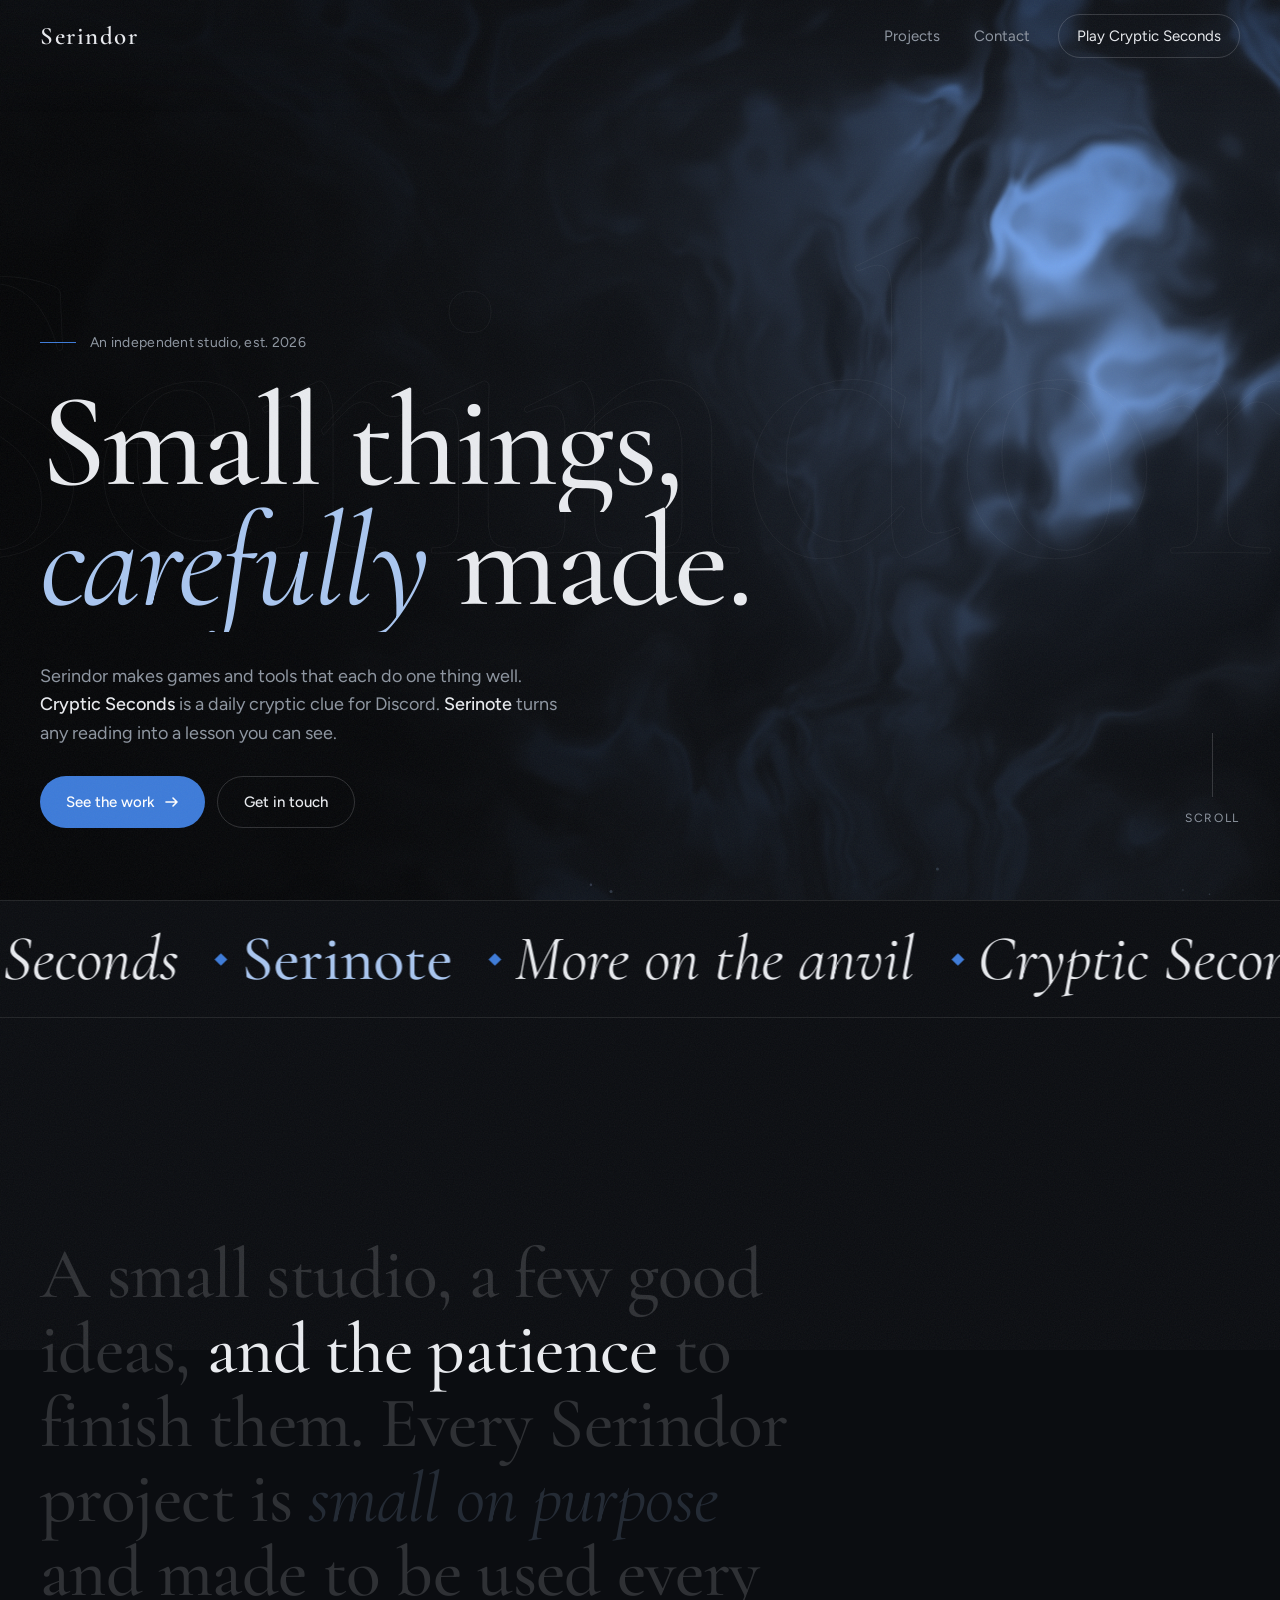
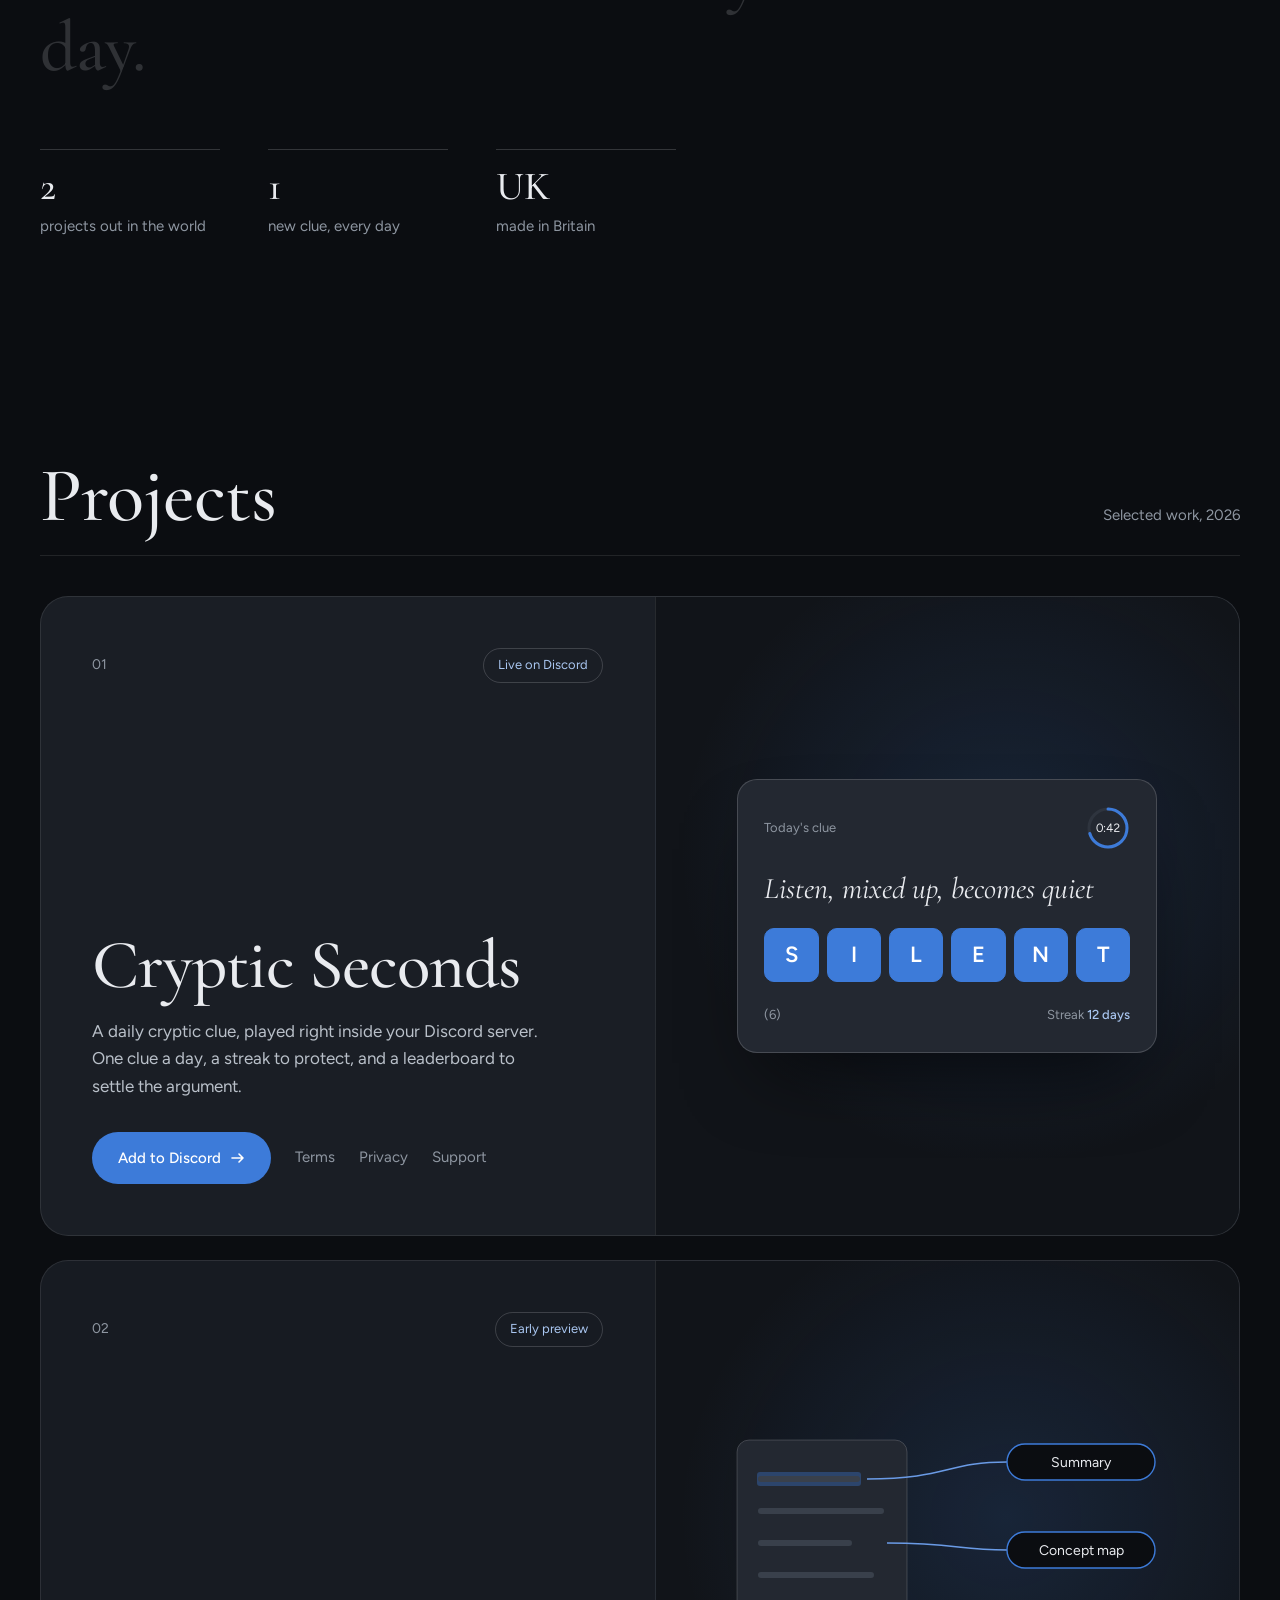
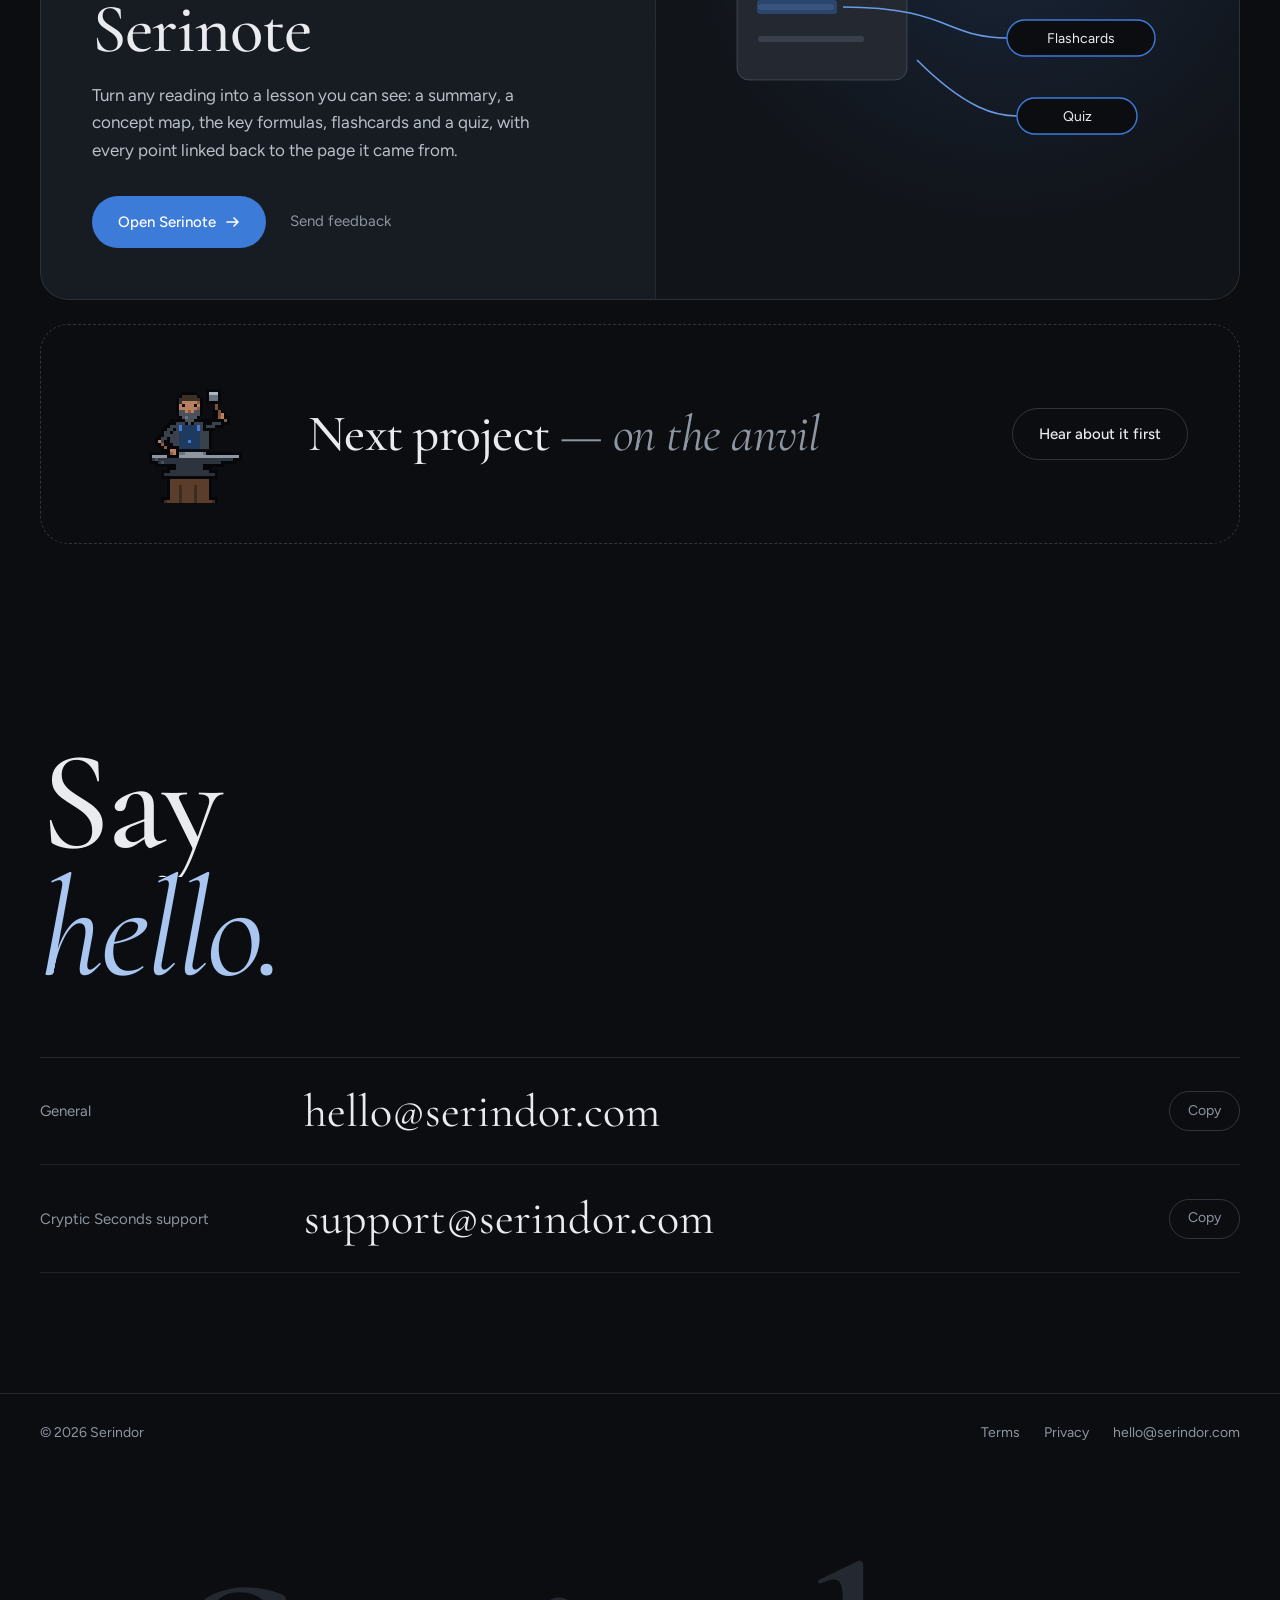
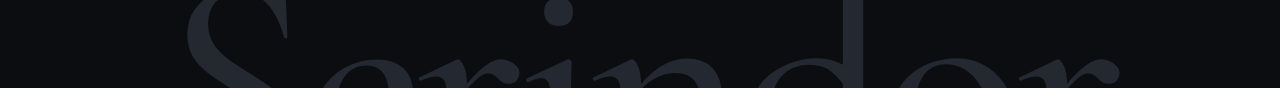
==== commit 48908790: "Living forge hero, pixel smith, sword cursor and motion polish - WebGL forge shader behind the hero:" ====
--- a/index.html
+++ b/index.html
@@ -59,7 +59,7 @@
 /* film grain over everything, very faint */
 body::after {
   content: ""; position: fixed; inset: -50%; z-index: 90; pointer-events: none; opacity: .055;
-  background-image: url("data:image/svg+xml,%3Csvg xmlns='http://www.w3.org/2000/svg' width='220' height='220'%3E%3Cfilter id='n'%3E%3CfeTurbulence type='fractalNoise' baseFrequency='.85' numOctaves='3' stitchTiles='stitch'/%3E%3C/filter%3E%3Crect width='100%25' height='100%25' filter='url(%23n)'/%3E%3C/svg%3E");
+  background-image: url("data:image/svg+xml,%3Csvg%20xmlns%3D%27http%3A%2F%2Fwww.w3.org%2F2000%2Fsvg%27%20width%3D%27220%27%20height%3D%27220%27%3E%3Cfilter%20id%3D%27n%27%3E%3CfeTurbulence%20type%3D%27fractalNoise%27%20baseFrequency%3D%27.85%27%20numOctaves%3D%273%27%20stitchTiles%3D%27stitch%27%2F%3E%3C%2Ffilter%3E%3Crect%20width%3D%27100%25%27%20height%3D%27100%25%27%20filter%3D%27url%28%23n%29%27%2F%3E%3C%2Fsvg%3E");
 }
 .motion body::after { animation: grain 1.2s steps(6) infinite; }
 @keyframes grain { 0%{transform:translate(0,0)} 20%{transform:translate(-3%,2%)} 40%{transform:translate(2%,-3%)} 60%{transform:translate(-2%,-1%)} 80%{transform:translate(3%,3%)} 100%{transform:translate(0,0)} }
@@ -73,6 +73,8 @@
 
 /* ---------- header ---------- */
 .bar { position: fixed; inset: 0 0 auto; z-index: 50; transition: transform .6s var(--ease), background-color .4s, border-color .4s; border-bottom: 1px solid transparent; }
+.bar::before { content: ""; position: absolute; inset: 0 0 -40px; z-index: -1; pointer-events: none; background: linear-gradient(rgba(11, 13, 17, .55), transparent); transition: opacity .4s; }
+.bar.scrolled::before { opacity: 0; }
 .bar.scrolled { background: rgba(11, 13, 17, .84); backdrop-filter: blur(14px) saturate(140%); -webkit-backdrop-filter: blur(14px) saturate(140%); border-color: var(--edge); }
 .bar.hide { transform: translateY(-100%); }
 .bar .wrap { display: flex; align-items: center; justify-content: space-between; height: 72px; }
@@ -90,9 +92,10 @@
   background:
     radial-gradient(60% 55% at 78% 22%, rgba(61, 123, 217, .22), transparent 70%),
     radial-gradient(40% 40% at 12% 90%, rgba(61, 123, 217, .10), transparent 70%); }
-.hero .spot { position: absolute; z-index: -1; width: 720px; height: 720px; left: 0; top: 0; margin: -360px 0 0 -360px; border-radius: 50%; pointer-events: none; opacity: 0;
-  background: radial-gradient(circle, rgba(106, 155, 230, .14), transparent 62%); transition: opacity .8s; }
-.hero:hover .spot { opacity: 1; }
+.hero .forge, .hero .sparks-layer { position: absolute; inset: 0; width: 100%; height: 100%; display: block; pointer-events: none; }
+.hero .forge { z-index: -3; }
+.hero .sparks-layer { z-index: -1; }
+.hero.has-forge .glow { display: none; }
 .hero .ghost { position: absolute; z-index: -1; right: -2vw; top: 50%; transform: translateY(-60%); font-family: var(--display); font-weight: 500; font-size: 34vw; line-height: .8; letter-spacing: -.02em; color: transparent; -webkit-text-stroke: 1px rgba(230, 232, 236, .05); white-space: nowrap; pointer-events: none; user-select: none; }
 .eyebrow { display: flex; align-items: center; gap: 14px; margin: 0 0 28px; font-size: 14px; letter-spacing: .02em; color: var(--muted); }
 .eyebrow::before { content: ""; width: 36px; height: 1px; background: var(--azure); }
@@ -109,7 +112,7 @@
 .cue i::after { content: ""; position: absolute; left: 0; top: -40%; width: 1px; height: 40%; background: var(--azure-hi); }
 .motion .cue i::after { animation: drip 2.2s var(--ease) infinite; }
 @keyframes drip { to { top: 100%; } }
-@media (max-width: 760px) { .hero .foot { grid-template-columns: 1fr; } .cue { display: none; } .hero { padding-bottom: 56px; } }
+@media (max-width: 760px) { .hero .foot { grid-template-columns: 1fr; } .cue, .hero .ghost { display: none; } .hero { padding-bottom: 56px; } }
 
 /* buttons */
 .btn { position: relative; display: inline-flex; align-items: center; gap: 10px; min-height: 52px; padding: 0 26px; border-radius: 999px; font-weight: 500; font-size: 15px; text-decoration: none; overflow: hidden; isolation: isolate; transition: color .45s var(--ease), border-color .45s var(--ease); will-change: transform; }
@@ -117,17 +120,21 @@
 .btn:hover .arrow { transform: translateX(3px); }
 .btn-primary { background: var(--azure); color: #fff; }
 .btn-primary::before { content: ""; position: absolute; inset: 0; z-index: -1; background: var(--argent); transform: translateY(101%); border-radius: inherit; transition: transform .55s var(--ease); }
-.btn-primary:hover { color: var(--sable); }
-.btn-primary:hover::before { transform: translateY(0); }
 .btn-quiet { border: 1px solid var(--edge-2); color: var(--argent); }
-.btn-quiet:hover { border-color: var(--argent); }
+.btn:active { scale: .97; transition: scale .12s var(--ease); }
+.btn { transition: color .45s var(--ease), border-color .45s var(--ease), scale .25s var(--ease); }
+@media (hover: hover) {
+  .btn-primary:hover { color: var(--sable); }
+  .btn-primary:hover::before { transform: translateY(0); }
+  .btn-quiet:hover { border-color: var(--argent); }
+}
 
 /* ---------- marquee ---------- */
 .marquee { border-block: 1px solid var(--edge); overflow: hidden; padding: 26px 0; white-space: nowrap; user-select: none; }
-.marquee .track { display: inline-flex; will-change: transform; }
+.marquee .track { display: inline-flex; align-items: center; will-change: transform; }
 .marquee span { font-family: var(--display); font-style: italic; font-size: clamp(34px, 5vw, 64px); line-height: 1; padding-right: .6em; color: var(--argent); }
-.marquee span.o { font-style: normal; color: transparent; -webkit-text-stroke: 1px rgba(230, 232, 236, .38); }
-.marquee b { display: inline-block; width: .32em; height: .32em; margin: 0 .6em .12em 0; vertical-align: middle; border-radius: 50%; background: var(--azure); }
+.marquee span.o { font-style: normal; font-weight: 500; color: var(--azure-pale); }
+.marquee b { flex: none; width: 9px; height: 9px; margin-right: .9em; transform: rotate(45deg); background: var(--azure); }
 
 /* ---------- statement ---------- */
 .statement { padding: clamp(120px, 18vw, 220px) 0; }
@@ -191,6 +198,14 @@
 .map .node text { fill: var(--argent); font-family: var(--body); font-size: 14px; }
 .map .hl { fill: rgba(61, 123, 217, .35); }
 
+/* the little smith on the anvil (drawn by assets/smith.js) */
+.smith { width: 192px; height: 138px; flex: none; image-rendering: crisp-edges; image-rendering: pixelated; }
+.dash { display: inline-block; transform-origin: 50% 60%; }
+.dash-fly { position: fixed; z-index: 80; margin: 0; pointer-events: none; display: grid; place-items: center; font-style: italic; }
+.plate.last .text { justify-content: flex-start; }
+.plate.last .text .btn { margin-left: auto; }
+@media (max-width: 640px) { .plate.last .text .btn { margin-left: 0; } .smith { width: 160px; height: 115px; } }
+
 /* ---------- contact ---------- */
 .contact { padding: clamp(72px, 9vw, 130px) 0 120px; }
 .contact .big { font-family: var(--display); font-weight: 500; font-size: clamp(56px, 11vw, 180px); line-height: .9; letter-spacing: -.02em; margin: 0 0 64px; }
@@ -212,12 +227,11 @@
 footer .row a:hover { color: var(--argent); }
 footer .giant { font-family: var(--display); font-weight: 500; font-size: 23.4vw; line-height: .74; letter-spacing: -.03em; text-align: center; margin: 0 0 -.02em; color: var(--steel-2); user-select: none; padding-bottom: max(0px, env(safe-area-inset-bottom)); }
 
-/* ---------- cursor (fine pointers only) ---------- */
-.cursor { position: fixed; left: 0; top: 0; z-index: 95; pointer-events: none; display: none; }
-.cursor .dot { position: absolute; width: 6px; height: 6px; margin: -3px 0 0 -3px; border-radius: 50%; background: var(--argent); }
-.cursor .ring { position: absolute; width: 38px; height: 38px; margin: -19px 0 0 -19px; border-radius: 50%; border: 1px solid rgba(230, 232, 236, .35); transition: width .4s var(--ease), height .4s var(--ease), margin .4s var(--ease), background-color .4s, border-color .4s; }
-.cursor.hover .ring { width: 72px; height: 72px; margin: -36px 0 0 -36px; background: rgba(61, 123, 217, .14); border-color: rgba(106, 155, 230, .6); }
-@media (pointer: fine) { .motion .cursor { display: block; } }
+/* ---------- cursor: a little pixel sword (mouse only) ---------- */
+@media (pointer: fine) {
+  html, body { cursor: url("data:image/svg+xml,%3Csvg%20xmlns%3D%22http%3A%2F%2Fwww.w3.org%2F2000%2Fsvg%22%20width%3D%2234%22%20height%3D%2234%22%20viewBox%3D%220%200%2017%2017%22%20shape-rendering%3D%22crispEdges%22%3E%3Crect%20x%3D%220%22%20y%3D%220%22%20width%3D%221%22%20height%3D%221%22%20fill%3D%22%2305070A%22%2F%3E%3Crect%20x%3D%220%22%20y%3D%221%22%20width%3D%221%22%20height%3D%221%22%20fill%3D%22%2305070A%22%2F%3E%3Crect%20x%3D%220%22%20y%3D%222%22%20width%3D%221%22%20height%3D%221%22%20fill%3D%22%2305070A%22%2F%3E%3Crect%20x%3D%221%22%20y%3D%220%22%20width%3D%221%22%20height%3D%221%22%20fill%3D%22%2305070A%22%2F%3E%3Crect%20x%3D%221%22%20y%3D%222%22%20width%3D%221%22%20height%3D%221%22%20fill%3D%22%2305070A%22%2F%3E%3Crect%20x%3D%222%22%20y%3D%220%22%20width%3D%221%22%20height%3D%221%22%20fill%3D%22%2305070A%22%2F%3E%3Crect%20x%3D%222%22%20y%3D%221%22%20width%3D%221%22%20height%3D%221%22%20fill%3D%22%2305070A%22%2F%3E%3Crect%20x%3D%221%22%20y%3D%223%22%20width%3D%221%22%20height%3D%221%22%20fill%3D%22%2305070A%22%2F%3E%3Crect%20x%3D%223%22%20y%3D%221%22%20width%3D%221%22%20height%3D%221%22%20fill%3D%22%2305070A%22%2F%3E%3Crect%20x%3D%224%22%20y%3D%221%22%20width%3D%221%22%20height%3D%221%22%20fill%3D%22%2305070A%22%2F%3E%3Crect%20x%3D%224%22%20y%3D%222%22%20width%3D%221%22%20height%3D%221%22%20fill%3D%22%2305070A%22%2F%3E%3Crect%20x%3D%221%22%20y%3D%224%22%20width%3D%221%22%20height%3D%221%22%20fill%3D%22%2305070A%22%2F%3E%3Crect%20x%3D%222%22%20y%3D%224%22%20width%3D%221%22%20height%3D%221%22%20fill%3D%22%2305070A%22%2F%3E%3Crect%20x%3D%225%22%20y%3D%222%22%20width%3D%221%22%20height%3D%221%22%20fill%3D%22%2305070A%22%2F%3E%3Crect%20x%3D%225%22%20y%3D%223%22%20width%3D%221%22%20height%3D%221%22%20fill%3D%22%2305070A%22%2F%3E%3Crect%20x%3D%222%22%20y%3D%225%22%20width%3D%221%22%20height%3D%221%22%20fill%3D%22%2305070A%22%2F%3E%3Crect%20x%3D%223%22%20y%3D%225%22%20width%3D%221%22%20height%3D%221%22%20fill%3D%22%2305070A%22%2F%3E%3Crect%20x%3D%226%22%20y%3D%223%22%20width%3D%221%22%20height%3D%221%22%20fill%3D%22%2305070A%22%2F%3E%3Crect%20x%3D%226%22%20y%3D%224%22%20width%3D%221%22%20height%3D%221%22%20fill%3D%22%2305070A%22%2F%3E%3Crect%20x%3D%223%22%20y%3D%226%22%20width%3D%221%22%20height%3D%221%22%20fill%3D%22%2305070A%22%2F%3E%3Crect%20x%3D%224%22%20y%3D%226%22%20width%3D%221%22%20height%3D%221%22%20fill%3D%22%2305070A%22%2F%3E%3Crect%20x%3D%227%22%20y%3D%224%22%20width%3D%221%22%20height%3D%221%22%20fill%3D%22%2305070A%22%2F%3E%3Crect%20x%3D%227%22%20y%3D%225%22%20width%3D%221%22%20height%3D%221%22%20fill%3D%22%2305070A%22%2F%3E%3Crect%20x%3D%224%22%20y%3D%227%22%20width%3D%221%22%20height%3D%221%22%20fill%3D%22%2305070A%22%2F%3E%3Crect%20x%3D%225%22%20y%3D%227%22%20width%3D%221%22%20height%3D%221%22%20fill%3D%22%2305070A%22%2F%3E%3Crect%20x%3D%228%22%20y%3D%225%22%20width%3D%221%22%20height%3D%221%22%20fill%3D%22%2305070A%22%2F%3E%3Crect%20x%3D%228%22%20y%3D%226%22%20width%3D%221%22%20height%3D%221%22%20fill%3D%22%2305070A%22%2F%3E%3Crect%20x%3D%225%22%20y%3D%228%22%20width%3D%221%22%20height%3D%221%22%20fill%3D%22%2305070A%22%2F%3E%3Crect%20x%3D%226%22%20y%3D%228%22%20width%3D%221%22%20height%3D%221%22%20fill%3D%22%2305070A%22%2F%3E%3Crect%20x%3D%229%22%20y%3D%226%22%20width%3D%221%22%20height%3D%221%22%20fill%3D%22%2305070A%22%2F%3E%3Crect%20x%3D%229%22%20y%3D%227%22%20width%3D%221%22%20height%3D%221%22%20fill%3D%22%2305070A%22%2F%3E%3Crect%20x%3D%226%22%20y%3D%229%22%20width%3D%221%22%20height%3D%221%22%20fill%3D%22%2305070A%22%2F%3E%3Crect%20x%3D%227%22%20y%3D%229%22%20width%3D%221%22%20height%3D%221%22%20fill%3D%22%2305070A%22%2F%3E%3Crect%20x%3D%2210%22%20y%3D%227%22%20width%3D%221%22%20height%3D%221%22%20fill%3D%22%2305070A%22%2F%3E%3Crect%20x%3D%2210%22%20y%3D%228%22%20width%3D%221%22%20height%3D%221%22%20fill%3D%22%2305070A%22%2F%3E%3Crect%20x%3D%227%22%20y%3D%2210%22%20width%3D%221%22%20height%3D%221%22%20fill%3D%22%2305070A%22%2F%3E%3Crect%20x%3D%228%22%20y%3D%2210%22%20width%3D%221%22%20height%3D%221%22%20fill%3D%22%2305070A%22%2F%3E%3Crect%20x%3D%2211%22%20y%3D%228%22%20width%3D%221%22%20height%3D%221%22%20fill%3D%22%2305070A%22%2F%3E%3Crect%20x%3D%2211%22%20y%3D%229%22%20width%3D%221%22%20height%3D%221%22%20fill%3D%22%2305070A%22%2F%3E%3Crect%20x%3D%2211%22%20y%3D%2210%22%20width%3D%221%22%20height%3D%221%22%20fill%3D%22%2305070A%22%2F%3E%3Crect%20x%3D%228%22%20y%3D%2211%22%20width%3D%221%22%20height%3D%221%22%20fill%3D%22%2305070A%22%2F%3E%3Crect%20x%3D%229%22%20y%3D%2211%22%20width%3D%221%22%20height%3D%221%22%20fill%3D%22%2305070A%22%2F%3E%3Crect%20x%3D%2210%22%20y%3D%2211%22%20width%3D%221%22%20height%3D%221%22%20fill%3D%22%2305070A%22%2F%3E%3Crect%20x%3D%2212%22%20y%3D%228%22%20width%3D%221%22%20height%3D%221%22%20fill%3D%22%2305070A%22%2F%3E%3Crect%20x%3D%2212%22%20y%3D%229%22%20width%3D%221%22%20height%3D%221%22%20fill%3D%22%2305070A%22%2F%3E%3Crect%20x%3D%2213%22%20y%3D%228%22%20width%3D%221%22%20height%3D%221%22%20fill%3D%22%2305070A%22%2F%3E%3Crect%20x%3D%2213%22%20y%3D%2210%22%20width%3D%221%22%20height%3D%221%22%20fill%3D%22%2305070A%22%2F%3E%3Crect%20x%3D%2214%22%20y%3D%228%22%20width%3D%221%22%20height%3D%221%22%20fill%3D%22%2305070A%22%2F%3E%3Crect%20x%3D%2214%22%20y%3D%229%22%20width%3D%221%22%20height%3D%221%22%20fill%3D%22%2305070A%22%2F%3E%3Crect%20x%3D%2214%22%20y%3D%2210%22%20width%3D%221%22%20height%3D%221%22%20fill%3D%22%2305070A%22%2F%3E%3Crect%20x%3D%2212%22%20y%3D%2211%22%20width%3D%221%22%20height%3D%221%22%20fill%3D%22%2305070A%22%2F%3E%3Crect%20x%3D%2213%22%20y%3D%2211%22%20width%3D%221%22%20height%3D%221%22%20fill%3D%22%2305070A%22%2F%3E%3Crect%20x%3D%229%22%20y%3D%2212%22%20width%3D%221%22%20height%3D%221%22%20fill%3D%22%2305070A%22%2F%3E%3Crect%20x%3D%2210%22%20y%3D%2213%22%20width%3D%221%22%20height%3D%221%22%20fill%3D%22%2305070A%22%2F%3E%3Crect%20x%3D%2211%22%20y%3D%2212%22%20width%3D%221%22%20height%3D%221%22%20fill%3D%22%2305070A%22%2F%3E%3Crect%20x%3D%2211%22%20y%3D%2213%22%20width%3D%221%22%20height%3D%221%22%20fill%3D%22%2305070A%22%2F%3E%3Crect%20x%3D%228%22%20y%3D%2212%22%20width%3D%221%22%20height%3D%221%22%20fill%3D%22%2305070A%22%2F%3E%3Crect%20x%3D%228%22%20y%3D%2213%22%20width%3D%221%22%20height%3D%221%22%20fill%3D%22%2305070A%22%2F%3E%3Crect%20x%3D%228%22%20y%3D%2214%22%20width%3D%221%22%20height%3D%221%22%20fill%3D%22%2305070A%22%2F%3E%3Crect%20x%3D%229%22%20y%3D%2214%22%20width%3D%221%22%20height%3D%221%22%20fill%3D%22%2305070A%22%2F%3E%3Crect%20x%3D%2210%22%20y%3D%2214%22%20width%3D%221%22%20height%3D%221%22%20fill%3D%22%2305070A%22%2F%3E%3Crect%20x%3D%2212%22%20y%3D%2213%22%20width%3D%221%22%20height%3D%221%22%20fill%3D%22%2305070A%22%2F%3E%3Crect%20x%3D%2213%22%20y%3D%2212%22%20width%3D%221%22%20height%3D%221%22%20fill%3D%22%2305070A%22%2F%3E%3Crect%20x%3D%2212%22%20y%3D%2214%22%20width%3D%221%22%20height%3D%221%22%20fill%3D%22%2305070A%22%2F%3E%3Crect%20x%3D%2213%22%20y%3D%2214%22%20width%3D%221%22%20height%3D%221%22%20fill%3D%22%2305070A%22%2F%3E%3Crect%20x%3D%2214%22%20y%3D%2212%22%20width%3D%221%22%20height%3D%221%22%20fill%3D%22%2305070A%22%2F%3E%3Crect%20x%3D%2214%22%20y%3D%2213%22%20width%3D%221%22%20height%3D%221%22%20fill%3D%22%2305070A%22%2F%3E%3Crect%20x%3D%2213%22%20y%3D%2215%22%20width%3D%221%22%20height%3D%221%22%20fill%3D%22%2305070A%22%2F%3E%3Crect%20x%3D%2215%22%20y%3D%2213%22%20width%3D%221%22%20height%3D%221%22%20fill%3D%22%2305070A%22%2F%3E%3Crect%20x%3D%2216%22%20y%3D%2213%22%20width%3D%221%22%20height%3D%221%22%20fill%3D%22%2305070A%22%2F%3E%3Crect%20x%3D%2216%22%20y%3D%2214%22%20width%3D%221%22%20height%3D%221%22%20fill%3D%22%2305070A%22%2F%3E%3Crect%20x%3D%2216%22%20y%3D%2215%22%20width%3D%221%22%20height%3D%221%22%20fill%3D%22%2305070A%22%2F%3E%3Crect%20x%3D%2213%22%20y%3D%2216%22%20width%3D%221%22%20height%3D%221%22%20fill%3D%22%2305070A%22%2F%3E%3Crect%20x%3D%2214%22%20y%3D%2216%22%20width%3D%221%22%20height%3D%221%22%20fill%3D%22%2305070A%22%2F%3E%3Crect%20x%3D%2215%22%20y%3D%2216%22%20width%3D%221%22%20height%3D%221%22%20fill%3D%22%2305070A%22%2F%3E%3Crect%20x%3D%2216%22%20y%3D%2216%22%20width%3D%221%22%20height%3D%221%22%20fill%3D%22%2305070A%22%2F%3E%3Crect%20x%3D%221%22%20y%3D%221%22%20width%3D%221%22%20height%3D%221%22%20fill%3D%22%23E9EBEF%22%2F%3E%3Crect%20x%3D%222%22%20y%3D%222%22%20width%3D%221%22%20height%3D%221%22%20fill%3D%22%23E9EBEF%22%2F%3E%3Crect%20x%3D%223%22%20y%3D%222%22%20width%3D%221%22%20height%3D%221%22%20fill%3D%22%23AEB5BE%22%2F%3E%3Crect%20x%3D%222%22%20y%3D%223%22%20width%3D%221%22%20height%3D%221%22%20fill%3D%22%236B7380%22%2F%3E%3Crect%20x%3D%223%22%20y%3D%223%22%20width%3D%221%22%20height%3D%221%22%20fill%3D%22%23E9EBEF%22%2F%3E%3Crect%20x%3D%224%22%20y%3D%223%22%20width%3D%221%22%20height%3D%221%22%20fill%3D%22%23AEB5BE%22%2F%3E%3Crect%20x%3D%223%22%20y%3D%224%22%20width%3D%221%22%20height%3D%221%22%20fill%3D%22%236B7380%22%2F%3E%3Crect%20x%3D%224%22%20y%3D%224%22%20width%3D%221%22%20height%3D%221%22%20fill%3D%22%23E9EBEF%22%2F%3E%3Crect%20x%3D%225%22%20y%3D%224%22%20width%3D%221%22%20height%3D%221%22%20fill%3D%22%23AEB5BE%22%2F%3E%3Crect%20x%3D%224%22%20y%3D%225%22%20width%3D%221%22%20height%3D%221%22%20fill%3D%22%236B7380%22%2F%3E%3Crect%20x%3D%225%22%20y%3D%225%22%20width%3D%221%22%20height%3D%221%22%20fill%3D%22%23E9EBEF%22%2F%3E%3Crect%20x%3D%226%22%20y%3D%225%22%20width%3D%221%22%20height%3D%221%22%20fill%3D%22%23AEB5BE%22%2F%3E%3Crect%20x%3D%225%22%20y%3D%226%22%20width%3D%221%22%20height%3D%221%22%20fill%3D%22%236B7380%22%2F%3E%3Crect%20x%3D%226%22%20y%3D%226%22%20width%3D%221%22%20height%3D%221%22%20fill%3D%22%23E9EBEF%22%2F%3E%3Crect%20x%3D%227%22%20y%3D%226%22%20width%3D%221%22%20height%3D%221%22%20fill%3D%22%23AEB5BE%22%2F%3E%3Crect%20x%3D%226%22%20y%3D%227%22%20width%3D%221%22%20height%3D%221%22%20fill%3D%22%236B7380%22%2F%3E%3Crect%20x%3D%227%22%20y%3D%227%22%20width%3D%221%22%20height%3D%221%22%20fill%3D%22%23E9EBEF%22%2F%3E%3Crect%20x%3D%228%22%20y%3D%227%22%20width%3D%221%22%20height%3D%221%22%20fill%3D%22%23AEB5BE%22%2F%3E%3Crect%20x%3D%227%22%20y%3D%228%22%20width%3D%221%22%20height%3D%221%22%20fill%3D%22%236B7380%22%2F%3E%3Crect%20x%3D%228%22%20y%3D%228%22%20width%3D%221%22%20height%3D%221%22%20fill%3D%22%23E9EBEF%22%2F%3E%3Crect%20x%3D%229%22%20y%3D%228%22%20width%3D%221%22%20height%3D%221%22%20fill%3D%22%23AEB5BE%22%2F%3E%3Crect%20x%3D%228%22%20y%3D%229%22%20width%3D%221%22%20height%3D%221%22%20fill%3D%22%236B7380%22%2F%3E%3Crect%20x%3D%229%22%20y%3D%229%22%20width%3D%221%22%20height%3D%221%22%20fill%3D%22%23E9EBEF%22%2F%3E%3Crect%20x%3D%2210%22%20y%3D%229%22%20width%3D%221%22%20height%3D%221%22%20fill%3D%22%23AEB5BE%22%2F%3E%3Crect%20x%3D%229%22%20y%3D%2210%22%20width%3D%221%22%20height%3D%221%22%20fill%3D%22%236B7380%22%2F%3E%3Crect%20x%3D%2210%22%20y%3D%2210%22%20width%3D%221%22%20height%3D%221%22%20fill%3D%22%23E9EBEF%22%2F%3E%3Crect%20x%3D%2213%22%20y%3D%229%22%20width%3D%221%22%20height%3D%221%22%20fill%3D%22%233D7BD9%22%2F%3E%3Crect%20x%3D%2212%22%20y%3D%2210%22%20width%3D%221%22%20height%3D%221%22%20fill%3D%22%233D7BD9%22%2F%3E%3Crect%20x%3D%2210%22%20y%3D%2212%22%20width%3D%221%22%20height%3D%221%22%20fill%3D%22%233D7BD9%22%2F%3E%3Crect%20x%3D%229%22%20y%3D%2213%22%20width%3D%221%22%20height%3D%221%22%20fill%3D%22%233D7BD9%22%2F%3E%3Crect%20x%3D%2211%22%20y%3D%2211%22%20width%3D%221%22%20height%3D%221%22%20fill%3D%22%23A9C6F0%22%2F%3E%3Crect%20x%3D%2212%22%20y%3D%2212%22%20width%3D%221%22%20height%3D%221%22%20fill%3D%22%235A6270%22%2F%3E%3Crect%20x%3D%2213%22%20y%3D%2213%22%20width%3D%221%22%20height%3D%221%22%20fill%3D%22%235A6270%22%2F%3E%3Crect%20x%3D%2214%22%20y%3D%2214%22%20width%3D%221%22%20height%3D%221%22%20fill%3D%22%23A9C6F0%22%2F%3E%3Crect%20x%3D%2215%22%20y%3D%2214%22%20width%3D%221%22%20height%3D%221%22%20fill%3D%22%23A9C6F0%22%2F%3E%3Crect%20x%3D%2214%22%20y%3D%2215%22%20width%3D%221%22%20height%3D%221%22%20fill%3D%22%23A9C6F0%22%2F%3E%3Crect%20x%3D%2215%22%20y%3D%2215%22%20width%3D%221%22%20height%3D%221%22%20fill%3D%22%23A9C6F0%22%2F%3E%3C%2Fsvg%3E") 2 2, auto; }
+  a, button, .copy, [role="button"] { cursor: url("data:image/svg+xml,%3Csvg%20xmlns%3D%22http%3A%2F%2Fwww.w3.org%2F2000%2Fsvg%22%20width%3D%2234%22%20height%3D%2234%22%20viewBox%3D%220%200%2017%2017%22%20shape-rendering%3D%22crispEdges%22%3E%3Crect%20x%3D%220%22%20y%3D%220%22%20width%3D%221%22%20height%3D%221%22%20fill%3D%22%2305070A%22%2F%3E%3Crect%20x%3D%220%22%20y%3D%221%22%20width%3D%221%22%20height%3D%221%22%20fill%3D%22%2305070A%22%2F%3E%3Crect%20x%3D%220%22%20y%3D%222%22%20width%3D%221%22%20height%3D%221%22%20fill%3D%22%2305070A%22%2F%3E%3Crect%20x%3D%221%22%20y%3D%220%22%20width%3D%221%22%20height%3D%221%22%20fill%3D%22%2305070A%22%2F%3E%3Crect%20x%3D%221%22%20y%3D%222%22%20width%3D%221%22%20height%3D%221%22%20fill%3D%22%2305070A%22%2F%3E%3Crect%20x%3D%222%22%20y%3D%220%22%20width%3D%221%22%20height%3D%221%22%20fill%3D%22%2305070A%22%2F%3E%3Crect%20x%3D%222%22%20y%3D%221%22%20width%3D%221%22%20height%3D%221%22%20fill%3D%22%2305070A%22%2F%3E%3Crect%20x%3D%221%22%20y%3D%223%22%20width%3D%221%22%20height%3D%221%22%20fill%3D%22%2305070A%22%2F%3E%3Crect%20x%3D%223%22%20y%3D%221%22%20width%3D%221%22%20height%3D%221%22%20fill%3D%22%2305070A%22%2F%3E%3Crect%20x%3D%224%22%20y%3D%221%22%20width%3D%221%22%20height%3D%221%22%20fill%3D%22%2305070A%22%2F%3E%3Crect%20x%3D%224%22%20y%3D%222%22%20width%3D%221%22%20height%3D%221%22%20fill%3D%22%2305070A%22%2F%3E%3Crect%20x%3D%221%22%20y%3D%224%22%20width%3D%221%22%20height%3D%221%22%20fill%3D%22%2305070A%22%2F%3E%3Crect%20x%3D%222%22%20y%3D%224%22%20width%3D%221%22%20height%3D%221%22%20fill%3D%22%2305070A%22%2F%3E%3Crect%20x%3D%225%22%20y%3D%222%22%20width%3D%221%22%20height%3D%221%22%20fill%3D%22%2305070A%22%2F%3E%3Crect%20x%3D%225%22%20y%3D%223%22%20width%3D%221%22%20height%3D%221%22%20fill%3D%22%2305070A%22%2F%3E%3Crect%20x%3D%222%22%20y%3D%225%22%20width%3D%221%22%20height%3D%221%22%20fill%3D%22%2305070A%22%2F%3E%3Crect%20x%3D%223%22%20y%3D%225%22%20width%3D%221%22%20height%3D%221%22%20fill%3D%22%2305070A%22%2F%3E%3Crect%20x%3D%226%22%20y%3D%223%22%20width%3D%221%22%20height%3D%221%22%20fill%3D%22%2305070A%22%2F%3E%3Crect%20x%3D%226%22%20y%3D%224%22%20width%3D%221%22%20height%3D%221%22%20fill%3D%22%2305070A%22%2F%3E%3Crect%20x%3D%223%22%20y%3D%226%22%20width%3D%221%22%20height%3D%221%22%20fill%3D%22%2305070A%22%2F%3E%3Crect%20x%3D%224%22%20y%3D%226%22%20width%3D%221%22%20height%3D%221%22%20fill%3D%22%2305070A%22%2F%3E%3Crect%20x%3D%227%22%20y%3D%224%22%20width%3D%221%22%20height%3D%221%22%20fill%3D%22%2305070A%22%2F%3E%3Crect%20x%3D%227%22%20y%3D%225%22%20width%3D%221%22%20height%3D%221%22%20fill%3D%22%2305070A%22%2F%3E%3Crect%20x%3D%224%22%20y%3D%227%22%20width%3D%221%22%20height%3D%221%22%20fill%3D%22%2305070A%22%2F%3E%3Crect%20x%3D%225%22%20y%3D%227%22%20width%3D%221%22%20height%3D%221%22%20fill%3D%22%2305070A%22%2F%3E%3Crect%20x%3D%228%22%20y%3D%225%22%20width%3D%221%22%20height%3D%221%22%20fill%3D%22%2305070A%22%2F%3E%3Crect%20x%3D%228%22%20y%3D%226%22%20width%3D%221%22%20height%3D%221%22%20fill%3D%22%2305070A%22%2F%3E%3Crect%20x%3D%225%22%20y%3D%228%22%20width%3D%221%22%20height%3D%221%22%20fill%3D%22%2305070A%22%2F%3E%3Crect%20x%3D%226%22%20y%3D%228%22%20width%3D%221%22%20height%3D%221%22%20fill%3D%22%2305070A%22%2F%3E%3Crect%20x%3D%229%22%20y%3D%226%22%20width%3D%221%22%20height%3D%221%22%20fill%3D%22%2305070A%22%2F%3E%3Crect%20x%3D%229%22%20y%3D%227%22%20width%3D%221%22%20height%3D%221%22%20fill%3D%22%2305070A%22%2F%3E%3Crect%20x%3D%226%22%20y%3D%229%22%20width%3D%221%22%20height%3D%221%22%20fill%3D%22%2305070A%22%2F%3E%3Crect%20x%3D%227%22%20y%3D%229%22%20width%3D%221%22%20height%3D%221%22%20fill%3D%22%2305070A%22%2F%3E%3Crect%20x%3D%2210%22%20y%3D%227%22%20width%3D%221%22%20height%3D%221%22%20fill%3D%22%2305070A%22%2F%3E%3Crect%20x%3D%2210%22%20y%3D%228%22%20width%3D%221%22%20height%3D%221%22%20fill%3D%22%2305070A%22%2F%3E%3Crect%20x%3D%227%22%20y%3D%2210%22%20width%3D%221%22%20height%3D%221%22%20fill%3D%22%2305070A%22%2F%3E%3Crect%20x%3D%228%22%20y%3D%2210%22%20width%3D%221%22%20height%3D%221%22%20fill%3D%22%2305070A%22%2F%3E%3Crect%20x%3D%2211%22%20y%3D%228%22%20width%3D%221%22%20height%3D%221%22%20fill%3D%22%2305070A%22%2F%3E%3Crect%20x%3D%2211%22%20y%3D%229%22%20width%3D%221%22%20height%3D%221%22%20fill%3D%22%2305070A%22%2F%3E%3Crect%20x%3D%2211%22%20y%3D%2210%22%20width%3D%221%22%20height%3D%221%22%20fill%3D%22%2305070A%22%2F%3E%3Crect%20x%3D%228%22%20y%3D%2211%22%20width%3D%221%22%20height%3D%221%22%20fill%3D%22%2305070A%22%2F%3E%3Crect%20x%3D%229%22%20y%3D%2211%22%20width%3D%221%22%20height%3D%221%22%20fill%3D%22%2305070A%22%2F%3E%3Crect%20x%3D%2210%22%20y%3D%2211%22%20width%3D%221%22%20height%3D%221%22%20fill%3D%22%2305070A%22%2F%3E%3Crect%20x%3D%2212%22%20y%3D%228%22%20width%3D%221%22%20height%3D%221%22%20fill%3D%22%2305070A%22%2F%3E%3Crect%20x%3D%2212%22%20y%3D%229%22%20width%3D%221%22%20height%3D%221%22%20fill%3D%22%2305070A%22%2F%3E%3Crect%20x%3D%2213%22%20y%3D%228%22%20width%3D%221%22%20height%3D%221%22%20fill%3D%22%2305070A%22%2F%3E%3Crect%20x%3D%2213%22%20y%3D%2210%22%20width%3D%221%22%20height%3D%221%22%20fill%3D%22%2305070A%22%2F%3E%3Crect%20x%3D%2214%22%20y%3D%228%22%20width%3D%221%22%20height%3D%221%22%20fill%3D%22%2305070A%22%2F%3E%3Crect%20x%3D%2214%22%20y%3D%229%22%20width%3D%221%22%20height%3D%221%22%20fill%3D%22%2305070A%22%2F%3E%3Crect%20x%3D%2214%22%20y%3D%2210%22%20width%3D%221%22%20height%3D%221%22%20fill%3D%22%2305070A%22%2F%3E%3Crect%20x%3D%2212%22%20y%3D%2211%22%20width%3D%221%22%20height%3D%221%22%20fill%3D%22%2305070A%22%2F%3E%3Crect%20x%3D%2213%22%20y%3D%2211%22%20width%3D%221%22%20height%3D%221%22%20fill%3D%22%2305070A%22%2F%3E%3Crect%20x%3D%229%22%20y%3D%2212%22%20width%3D%221%22%20height%3D%221%22%20fill%3D%22%2305070A%22%2F%3E%3Crect%20x%3D%2210%22%20y%3D%2213%22%20width%3D%221%22%20height%3D%221%22%20fill%3D%22%2305070A%22%2F%3E%3Crect%20x%3D%2211%22%20y%3D%2212%22%20width%3D%221%22%20height%3D%221%22%20fill%3D%22%2305070A%22%2F%3E%3Crect%20x%3D%2211%22%20y%3D%2213%22%20width%3D%221%22%20height%3D%221%22%20fill%3D%22%2305070A%22%2F%3E%3Crect%20x%3D%228%22%20y%3D%2212%22%20width%3D%221%22%20height%3D%221%22%20fill%3D%22%2305070A%22%2F%3E%3Crect%20x%3D%228%22%20y%3D%2213%22%20width%3D%221%22%20height%3D%221%22%20fill%3D%22%2305070A%22%2F%3E%3Crect%20x%3D%228%22%20y%3D%2214%22%20width%3D%221%22%20height%3D%221%22%20fill%3D%22%2305070A%22%2F%3E%3Crect%20x%3D%229%22%20y%3D%2214%22%20width%3D%221%22%20height%3D%221%22%20fill%3D%22%2305070A%22%2F%3E%3Crect%20x%3D%2210%22%20y%3D%2214%22%20width%3D%221%22%20height%3D%221%22%20fill%3D%22%2305070A%22%2F%3E%3Crect%20x%3D%2212%22%20y%3D%2213%22%20width%3D%221%22%20height%3D%221%22%20fill%3D%22%2305070A%22%2F%3E%3Crect%20x%3D%2213%22%20y%3D%2212%22%20width%3D%221%22%20height%3D%221%22%20fill%3D%22%2305070A%22%2F%3E%3Crect%20x%3D%2212%22%20y%3D%2214%22%20width%3D%221%22%20height%3D%221%22%20fill%3D%22%2305070A%22%2F%3E%3Crect%20x%3D%2213%22%20y%3D%2214%22%20width%3D%221%22%20height%3D%221%22%20fill%3D%22%2305070A%22%2F%3E%3Crect%20x%3D%2214%22%20y%3D%2212%22%20width%3D%221%22%20height%3D%221%22%20fill%3D%22%2305070A%22%2F%3E%3Crect%20x%3D%2214%22%20y%3D%2213%22%20width%3D%221%22%20height%3D%221%22%20fill%3D%22%2305070A%22%2F%3E%3Crect%20x%3D%2213%22%20y%3D%2215%22%20width%3D%221%22%20height%3D%221%22%20fill%3D%22%2305070A%22%2F%3E%3Crect%20x%3D%2215%22%20y%3D%2213%22%20width%3D%221%22%20height%3D%221%22%20fill%3D%22%2305070A%22%2F%3E%3Crect%20x%3D%2216%22%20y%3D%2213%22%20width%3D%221%22%20height%3D%221%22%20fill%3D%22%2305070A%22%2F%3E%3Crect%20x%3D%2216%22%20y%3D%2214%22%20width%3D%221%22%20height%3D%221%22%20fill%3D%22%2305070A%22%2F%3E%3Crect%20x%3D%2216%22%20y%3D%2215%22%20width%3D%221%22%20height%3D%221%22%20fill%3D%22%2305070A%22%2F%3E%3Crect%20x%3D%2213%22%20y%3D%2216%22%20width%3D%221%22%20height%3D%221%22%20fill%3D%22%2305070A%22%2F%3E%3Crect%20x%3D%2214%22%20y%3D%2216%22%20width%3D%221%22%20height%3D%221%22%20fill%3D%22%2305070A%22%2F%3E%3Crect%20x%3D%2215%22%20y%3D%2216%22%20width%3D%221%22%20height%3D%221%22%20fill%3D%22%2305070A%22%2F%3E%3Crect%20x%3D%2216%22%20y%3D%2216%22%20width%3D%221%22%20height%3D%221%22%20fill%3D%22%2305070A%22%2F%3E%3Crect%20x%3D%221%22%20y%3D%221%22%20width%3D%221%22%20height%3D%221%22%20fill%3D%22%23FFFFFF%22%2F%3E%3Crect%20x%3D%222%22%20y%3D%222%22%20width%3D%221%22%20height%3D%221%22%20fill%3D%22%23FFFFFF%22%2F%3E%3Crect%20x%3D%223%22%20y%3D%222%22%20width%3D%221%22%20height%3D%221%22%20fill%3D%22%23A9C6F0%22%2F%3E%3Crect%20x%3D%222%22%20y%3D%223%22%20width%3D%221%22%20height%3D%221%22%20fill%3D%22%233D7BD9%22%2F%3E%3Crect%20x%3D%223%22%20y%3D%223%22%20width%3D%221%22%20height%3D%221%22%20fill%3D%22%23FFFFFF%22%2F%3E%3Crect%20x%3D%224%22%20y%3D%223%22%20width%3D%221%22%20height%3D%221%22%20fill%3D%22%23A9C6F0%22%2F%3E%3Crect%20x%3D%223%22%20y%3D%224%22%20width%3D%221%22%20height%3D%221%22%20fill%3D%22%233D7BD9%22%2F%3E%3Crect%20x%3D%224%22%20y%3D%224%22%20width%3D%221%22%20height%3D%221%22%20fill%3D%22%23FFFFFF%22%2F%3E%3Crect%20x%3D%225%22%20y%3D%224%22%20width%3D%221%22%20height%3D%221%22%20fill%3D%22%23A9C6F0%22%2F%3E%3Crect%20x%3D%224%22%20y%3D%225%22%20width%3D%221%22%20height%3D%221%22%20fill%3D%22%233D7BD9%22%2F%3E%3Crect%20x%3D%225%22%20y%3D%225%22%20width%3D%221%22%20height%3D%221%22%20fill%3D%22%23FFFFFF%22%2F%3E%3Crect%20x%3D%226%22%20y%3D%225%22%20width%3D%221%22%20height%3D%221%22%20fill%3D%22%23A9C6F0%22%2F%3E%3Crect%20x%3D%225%22%20y%3D%226%22%20width%3D%221%22%20height%3D%221%22%20fill%3D%22%233D7BD9%22%2F%3E%3Crect%20x%3D%226%22%20y%3D%226%22%20width%3D%221%22%20height%3D%221%22%20fill%3D%22%23FFFFFF%22%2F%3E%3Crect%20x%3D%227%22%20y%3D%226%22%20width%3D%221%22%20height%3D%221%22%20fill%3D%22%23A9C6F0%22%2F%3E%3Crect%20x%3D%226%22%20y%3D%227%22%20width%3D%221%22%20height%3D%221%22%20fill%3D%22%233D7BD9%22%2F%3E%3Crect%20x%3D%227%22%20y%3D%227%22%20width%3D%221%22%20height%3D%221%22%20fill%3D%22%23FFFFFF%22%2F%3E%3Crect%20x%3D%228%22%20y%3D%227%22%20width%3D%221%22%20height%3D%221%22%20fill%3D%22%23A9C6F0%22%2F%3E%3Crect%20x%3D%227%22%20y%3D%228%22%20width%3D%221%22%20height%3D%221%22%20fill%3D%22%233D7BD9%22%2F%3E%3Crect%20x%3D%228%22%20y%3D%228%22%20width%3D%221%22%20height%3D%221%22%20fill%3D%22%23FFFFFF%22%2F%3E%3Crect%20x%3D%229%22%20y%3D%228%22%20width%3D%221%22%20height%3D%221%22%20fill%3D%22%23A9C6F0%22%2F%3E%3Crect%20x%3D%228%22%20y%3D%229%22%20width%3D%221%22%20height%3D%221%22%20fill%3D%22%233D7BD9%22%2F%3E%3Crect%20x%3D%229%22%20y%3D%229%22%20width%3D%221%22%20height%3D%221%22%20fill%3D%22%23FFFFFF%22%2F%3E%3Crect%20x%3D%2210%22%20y%3D%229%22%20width%3D%221%22%20height%3D%221%22%20fill%3D%22%23A9C6F0%22%2F%3E%3Crect%20x%3D%229%22%20y%3D%2210%22%20width%3D%221%22%20height%3D%221%22%20fill%3D%22%233D7BD9%22%2F%3E%3Crect%20x%3D%2210%22%20y%3D%2210%22%20width%3D%221%22%20height%3D%221%22%20fill%3D%22%23FFFFFF%22%2F%3E%3Crect%20x%3D%2213%22%20y%3D%229%22%20width%3D%221%22%20height%3D%221%22%20fill%3D%22%233D7BD9%22%2F%3E%3Crect%20x%3D%2212%22%20y%3D%2210%22%20width%3D%221%22%20height%3D%221%22%20fill%3D%22%233D7BD9%22%2F%3E%3Crect%20x%3D%2210%22%20y%3D%2212%22%20width%3D%221%22%20height%3D%221%22%20fill%3D%22%233D7BD9%22%2F%3E%3Crect%20x%3D%229%22%20y%3D%2213%22%20width%3D%221%22%20height%3D%221%22%20fill%3D%22%233D7BD9%22%2F%3E%3Crect%20x%3D%2211%22%20y%3D%2211%22%20width%3D%221%22%20height%3D%221%22%20fill%3D%22%23A9C6F0%22%2F%3E%3Crect%20x%3D%2212%22%20y%3D%2212%22%20width%3D%221%22%20height%3D%221%22%20fill%3D%22%235A6270%22%2F%3E%3Crect%20x%3D%2213%22%20y%3D%2213%22%20width%3D%221%22%20height%3D%221%22%20fill%3D%22%235A6270%22%2F%3E%3Crect%20x%3D%2214%22%20y%3D%2214%22%20width%3D%221%22%20height%3D%221%22%20fill%3D%22%23A9C6F0%22%2F%3E%3Crect%20x%3D%2215%22%20y%3D%2214%22%20width%3D%221%22%20height%3D%221%22%20fill%3D%22%23A9C6F0%22%2F%3E%3Crect%20x%3D%2214%22%20y%3D%2215%22%20width%3D%221%22%20height%3D%221%22%20fill%3D%22%23A9C6F0%22%2F%3E%3Crect%20x%3D%2215%22%20y%3D%2215%22%20width%3D%221%22%20height%3D%221%22%20fill%3D%22%23A9C6F0%22%2F%3E%3C%2Fsvg%3E") 2 2, pointer; }
+}
 
 /* ---------- reveal states (only when motion is on) ---------- */
 .motion .rv { opacity: 0; transform: translateY(28px); }
@@ -230,8 +244,6 @@
   <div class="word"><span>S</span><span>e</span><span>r</span><span>i</span><span>n</span><span>d</span><span>o</span><span>r</span></div>
   <i class="rule"></i>
 </div>
-
-<div class="cursor" aria-hidden="true"><i class="ring"></i><i class="dot"></i></div>
 
 <header class="bar">
   <div class="wrap">
@@ -247,7 +259,6 @@
 <main>
   <section class="hero" aria-labelledby="hero-title">
     <div class="glow"></div>
-    <div class="spot"></div>
     <div class="ghost" aria-hidden="true">Serindor</div>
     <div class="wrap">
       <p class="eyebrow rv">An independent studio, est. 2026</p>
@@ -352,7 +363,8 @@
 
       <article class="plate last">
           <div class="text">
-            <h3>Next project <em>— on the anvil</em></h3>
+            <canvas class="smith" width="64" height="46" role="img" aria-label="A little blacksmith hammering at an anvil"></canvas>
+            <h3>Next project <em><span class="dash">—</span> on the anvil</em></h3>
             <a class="btn btn-quiet magnetic" href="mailto:hello@serindor.com?subject=Hello">Hear about it first</a>
           </div>
       </article>
@@ -388,6 +400,8 @@
 <script src="assets/vendor/gsap.min.js" defer></script>
 <script src="assets/vendor/ScrollTrigger.min.js" defer></script>
 <script src="assets/vendor/lenis.min.js" defer></script>
+<script src="assets/forge.js" defer></script>
 <script src="assets/home.js" defer></script>
+<script src="assets/smith.js" defer></script>
 </body>
 </html>
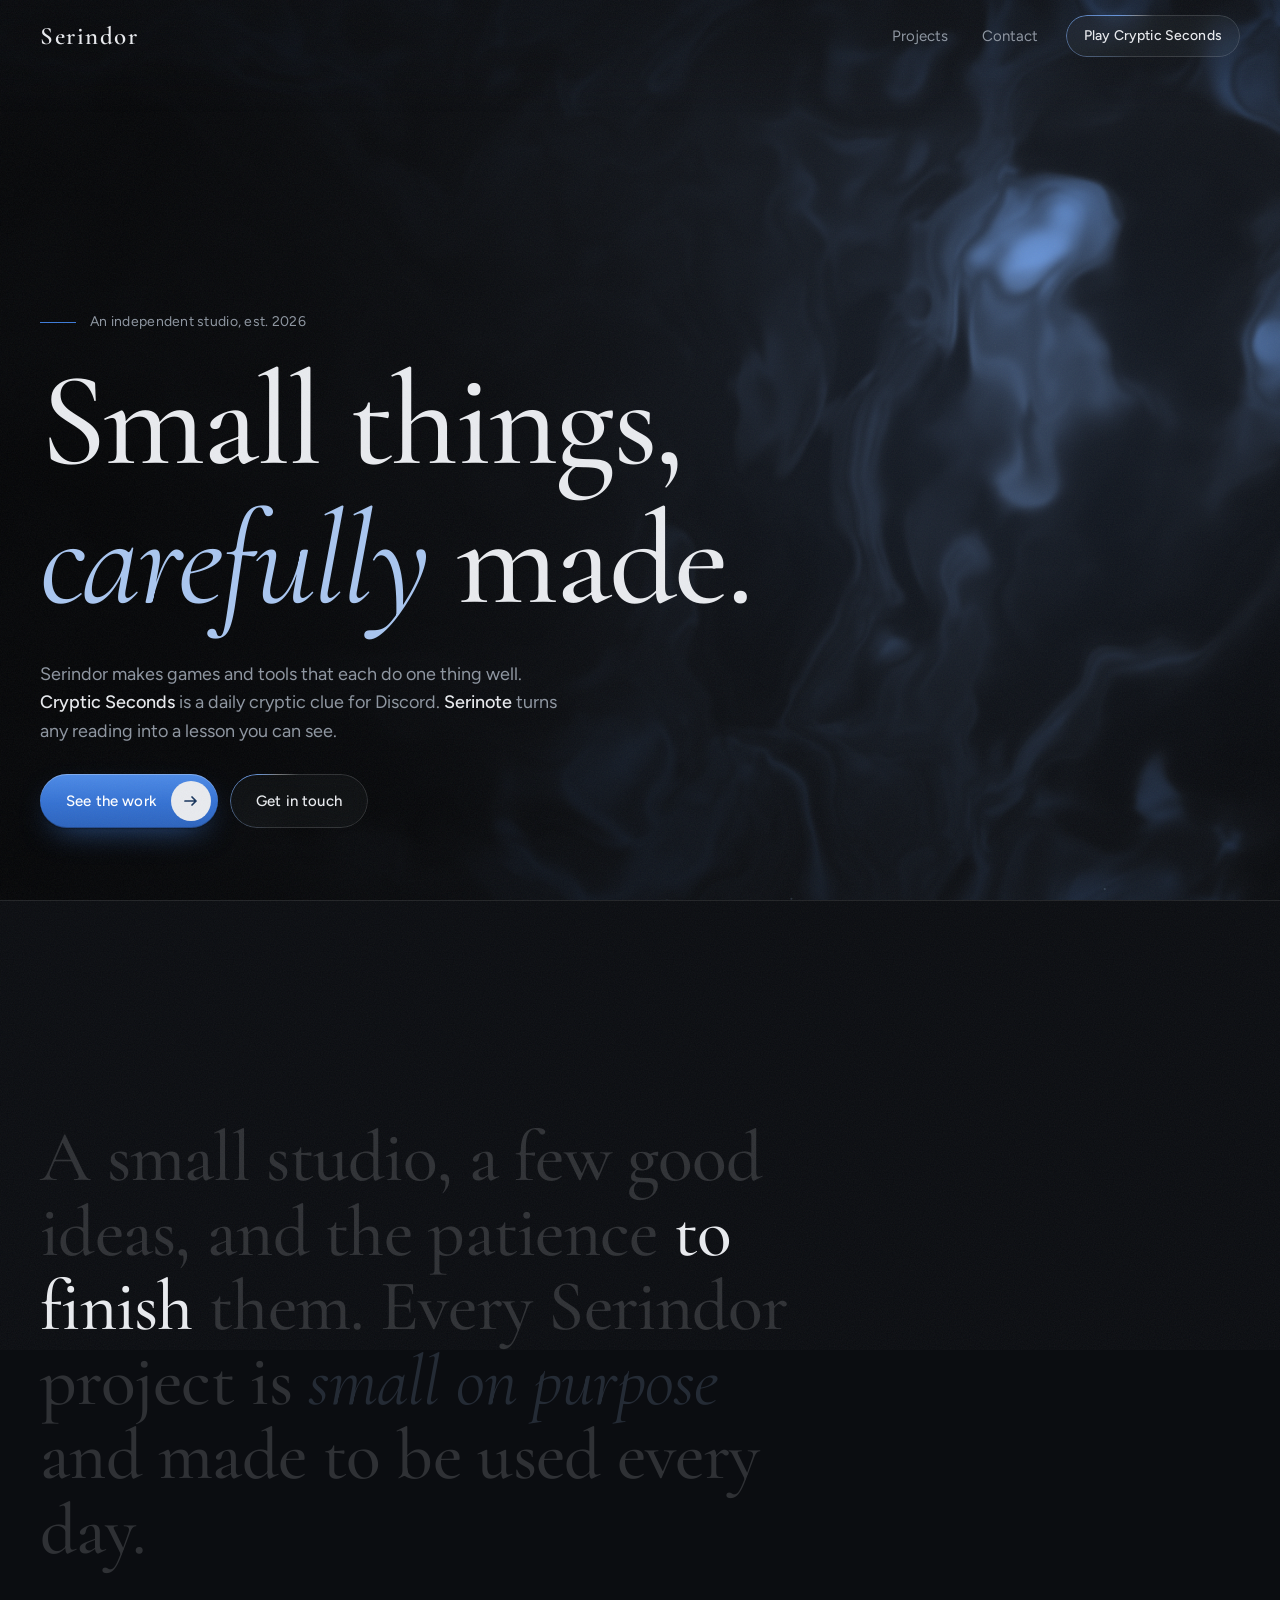
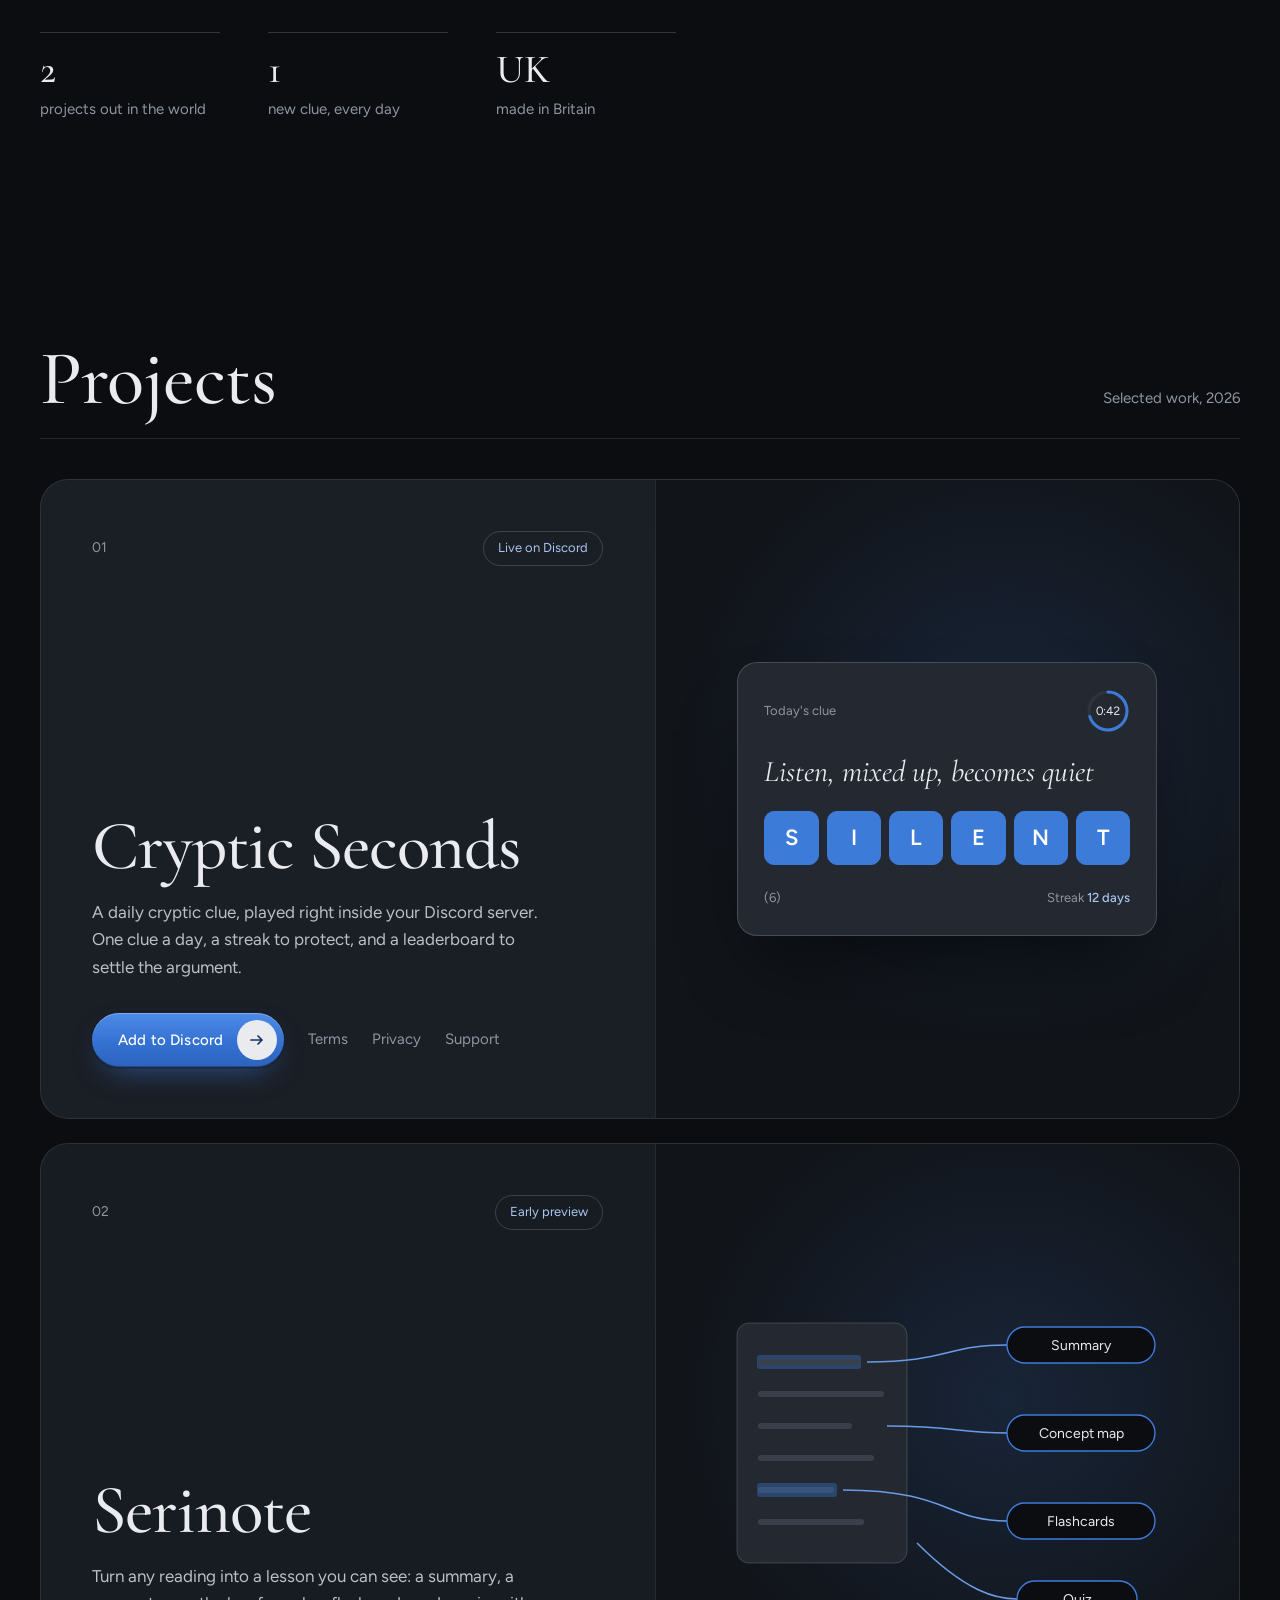
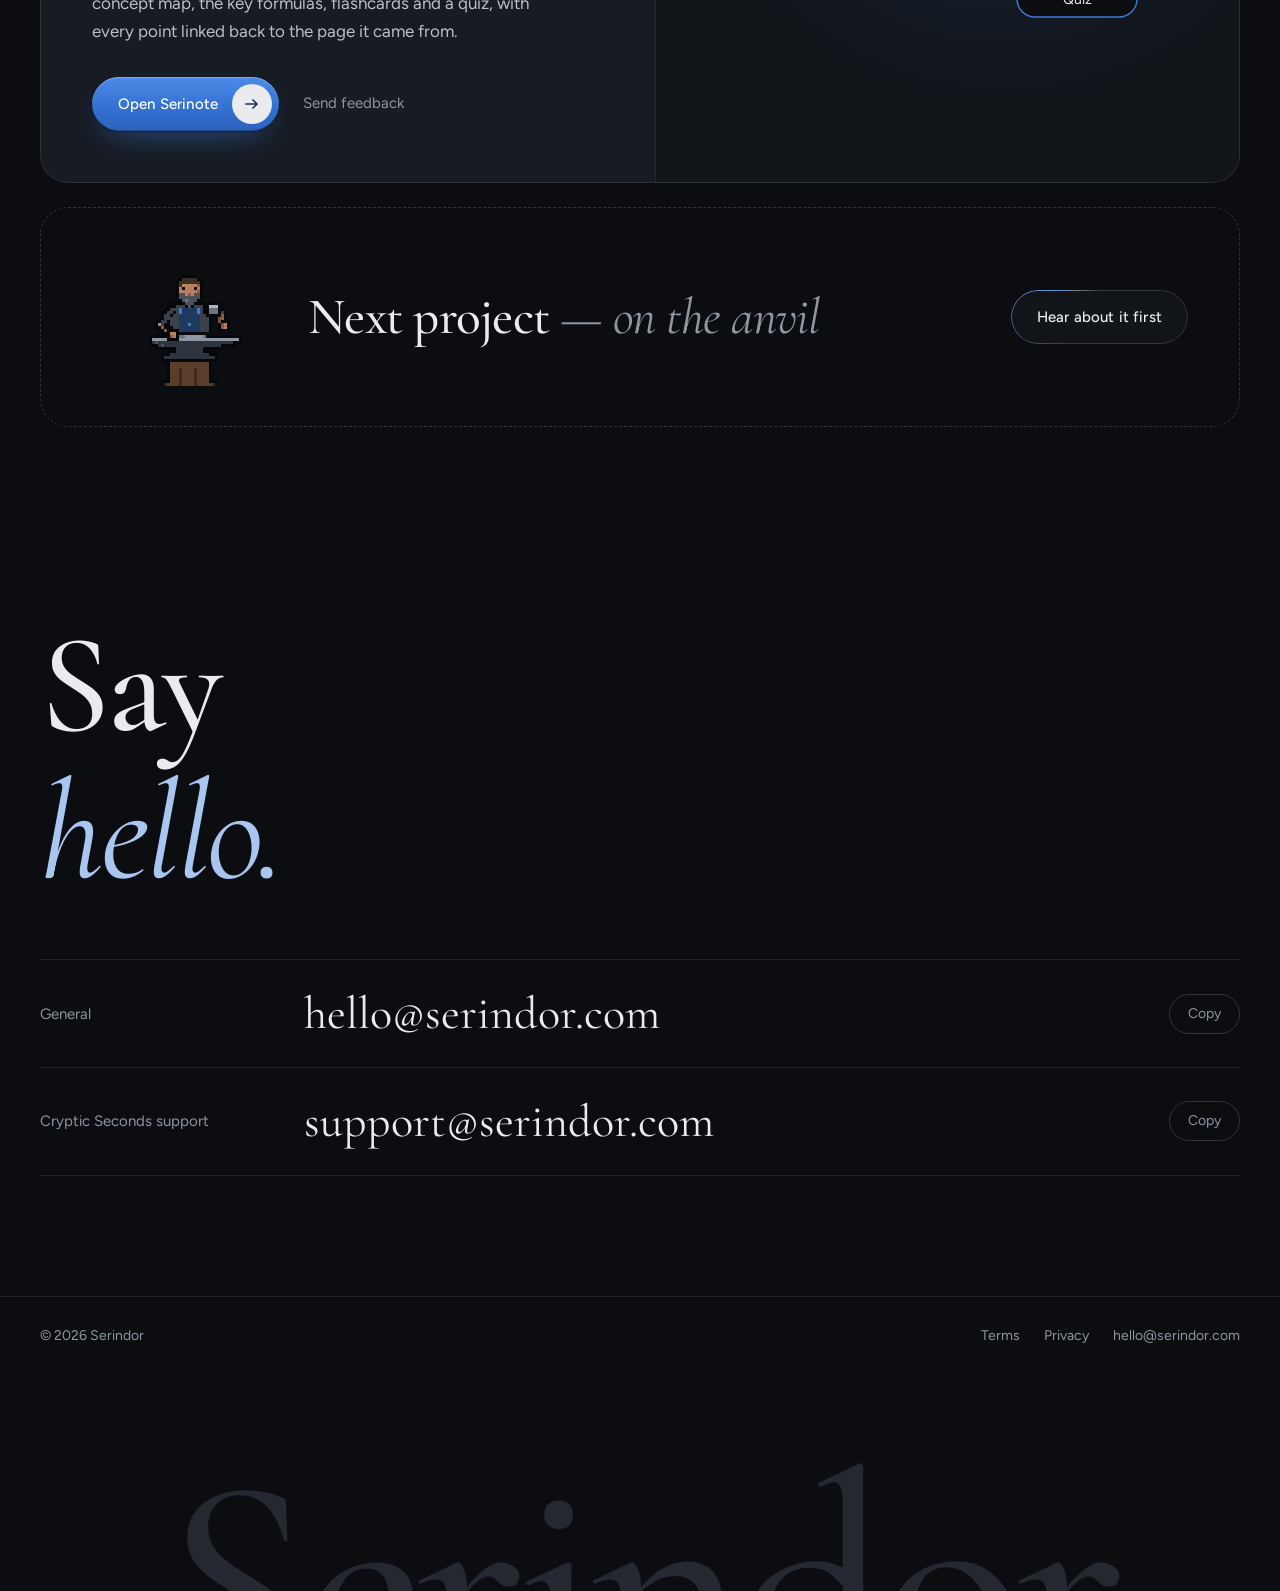
==== commit ccf2620a: "Richer buttons; remove marquee, scroll cue and ghost lettering; fix clipped headline - Buttons: forg" ====
--- a/index.html
+++ b/index.html
@@ -67,7 +67,7 @@
 /* ---------- intro ---------- */
 .intro { position: fixed; inset: 0; z-index: 100; display: none; place-items: center; background: var(--sable); }
 .motion:not(.no-intro) .intro { display: grid; }
-.intro .word { font-family: var(--display); font-weight: 500; font-size: clamp(44px, 9vw, 112px); letter-spacing: .04em; display: flex; overflow: hidden; line-height: 1.1; padding-bottom: .06em; }
+.intro .word { font-family: var(--display); font-weight: 500; font-size: clamp(44px, 9vw, 112px); letter-spacing: .04em; display: flex; overflow: hidden; line-height: 1.1; padding: .1em 0 .22em; }
 .intro .word span { display: inline-block; transform: translateY(110%); }
 .intro .rule { position: absolute; left: 50%; top: calc(50% + clamp(36px, 6vw, 72px)); width: min(320px, 60vw); height: 1px; background: var(--azure); transform: translateX(-50%) scaleX(0); }
 
@@ -80,11 +80,10 @@
 .bar .wrap { display: flex; align-items: center; justify-content: space-between; height: 72px; }
 .brand { font-family: var(--display); font-weight: 600; font-size: 25px; letter-spacing: .06em; text-decoration: none; }
 .bar nav { display: flex; align-items: center; gap: 6px; }
-.bar nav a { position: relative; text-decoration: none; font-size: 15px; color: var(--muted); padding: 10px 14px; transition: color .3s; }
-.bar nav a:hover { color: var(--argent); }
-.bar nav a.pill { color: var(--argent); border: 1px solid var(--edge-2); border-radius: 999px; padding: 9px 18px; margin-left: 8px; transition: border-color .3s, background-color .3s; }
-.bar nav a.pill:hover { border-color: var(--azure); background: rgba(61, 123, 217, .12); }
-@media (max-width: 560px) { .bar nav a:not(.pill) { display: none; } }
+.bar nav a:not(.btn) { position: relative; text-decoration: none; font-size: 15px; color: var(--muted); padding: 10px 14px; transition: color .3s; }
+.bar nav a:not(.btn):hover { color: var(--argent); }
+.bar nav .btn { margin-left: 8px; }
+@media (max-width: 560px) { .bar nav a:not(.btn) { display: none; } }
 
 /* ---------- hero ---------- */
 .hero { position: relative; min-height: 100svh; display: flex; align-items: flex-end; padding: 140px 0 72px; overflow: hidden; isolation: isolate; }
@@ -96,48 +95,58 @@
 .hero .forge { z-index: -3; }
 .hero .sparks-layer { z-index: -1; }
 .hero.has-forge .glow { display: none; }
-.hero .ghost { position: absolute; z-index: -1; right: -2vw; top: 50%; transform: translateY(-60%); font-family: var(--display); font-weight: 500; font-size: 34vw; line-height: .8; letter-spacing: -.02em; color: transparent; -webkit-text-stroke: 1px rgba(230, 232, 236, .05); white-space: nowrap; pointer-events: none; user-select: none; }
 .eyebrow { display: flex; align-items: center; gap: 14px; margin: 0 0 28px; font-size: 14px; letter-spacing: .02em; color: var(--muted); }
 .eyebrow::before { content: ""; width: 36px; height: 1px; background: var(--azure); }
 .hero h1 { font-family: var(--display); font-weight: 500; font-size: clamp(56px, 10.4vw, 168px); line-height: .9; letter-spacing: -.02em; margin: 0 0 40px; }
 .hero h1 em { font-style: italic; font-weight: 400; color: var(--azure-pale); }
-.line { display: block; overflow: hidden; padding-bottom: .08em; margin-bottom: -.08em; }
+.line { display: block; overflow: hidden; padding: .14em .06em .24em 0; margin: -.14em -.06em -.24em 0; }
 .line > span { display: block; }
-.hero .foot { display: grid; grid-template-columns: minmax(0, 1fr) auto; align-items: end; gap: 32px; }
+.hero .foot { display: grid; grid-template-columns: minmax(0, 1fr); gap: 32px; }
 .hero .lede { margin: 0; max-width: 44ch; color: var(--muted); font-size: 18px; }
 .hero .lede strong { color: var(--argent); font-weight: 500; }
 .actions { display: flex; flex-wrap: wrap; gap: 12px; margin-top: 28px; }
-.cue { display: flex; flex-direction: column; align-items: center; gap: 12px; font-size: 12px; letter-spacing: .14em; color: var(--muted); text-decoration: none; }
-.cue i { width: 1px; height: 64px; background: linear-gradient(var(--edge-2), var(--edge-2)) no-repeat; position: relative; overflow: hidden; }
-.cue i::after { content: ""; position: absolute; left: 0; top: -40%; width: 1px; height: 40%; background: var(--azure-hi); }
-.motion .cue i::after { animation: drip 2.2s var(--ease) infinite; }
-@keyframes drip { to { top: 100%; } }
-@media (max-width: 760px) { .hero .foot { grid-template-columns: 1fr; } .cue, .hero .ghost { display: none; } .hero { padding-bottom: 56px; } }
-
-/* buttons */
-.btn { position: relative; display: inline-flex; align-items: center; gap: 10px; min-height: 52px; padding: 0 26px; border-radius: 999px; font-weight: 500; font-size: 15px; text-decoration: none; overflow: hidden; isolation: isolate; transition: color .45s var(--ease), border-color .45s var(--ease); will-change: transform; }
-.btn .arrow { width: 14px; height: 14px; transition: transform .45s var(--ease); }
-.btn:hover .arrow { transform: translateX(3px); }
-.btn-primary { background: var(--azure); color: #fff; }
-.btn-primary::before { content: ""; position: absolute; inset: 0; z-index: -1; background: var(--argent); transform: translateY(101%); border-radius: inherit; transition: transform .55s var(--ease); }
-.btn-quiet { border: 1px solid var(--edge-2); color: var(--argent); }
-.btn:active { scale: .97; transition: scale .12s var(--ease); }
-.btn { transition: color .45s var(--ease), border-color .45s var(--ease), scale .25s var(--ease); }
+@media (max-width: 760px) { .hero .foot { grid-template-columns: 1fr; } .hero { padding-bottom: 56px; } }
+
+/* buttons: forged azure primary, glass secondary with a travelling edge of light */
+@property --edge-a { syntax: "<angle>"; inherits: false; initial-value: 0deg; }
+.btn { position: relative; display: inline-flex; align-items: center; gap: 14px; height: 54px; padding: 0 26px; border-radius: 999px; font-weight: 500; font-size: 15px; letter-spacing: .01em; text-decoration: none; white-space: nowrap; isolation: isolate; will-change: transform; transition: scale .25s var(--ease), box-shadow .6s var(--ease), background-color .4s; }
+.btn:active { scale: .97; transition-duration: .12s; }
+.lbl { position: relative; display: block; overflow: hidden; height: 1.35em; line-height: 1.35em; }
+.lbl > span, .lbl::after { display: block; transition: transform .6s var(--ease); }
+.lbl::after { content: attr(data-t); position: absolute; left: 0; top: 100%; }
+.ico { position: relative; display: grid; place-items: center; width: 40px; height: 40px; margin-right: -18px; border-radius: 50%; overflow: hidden; background: var(--argent); color: #17345C; transition: transform .6s var(--ease), background-color .4s; }
+.ico svg { grid-area: 1 / 1; width: 14px; height: 14px; transition: transform .6s var(--ease); }
+.ico svg + svg { transform: translateX(-220%); }
+
+.btn-primary { padding-right: 26px; color: #fff; overflow: hidden;
+  background: linear-gradient(180deg, #4D8BE8 0%, #3471D2 55%, #2C63BD 100%);
+  box-shadow: inset 0 1px 0 rgba(255, 255, 255, .28), inset 0 -1px 0 rgba(0, 0, 0, .25), 0 1px 2px rgba(0, 0, 0, .4), 0 12px 32px -14px rgba(61, 123, 217, .75); }
+.btn-primary:has(.ico) { padding-right: 25px; }
+.btn-primary::after { content: ""; position: absolute; inset: 0; z-index: -1; border-radius: inherit; pointer-events: none;
+  background: linear-gradient(105deg, transparent 30%, rgba(255, 255, 255, .32) 48%, rgba(255, 255, 255, .06) 56%, transparent 70%);
+  transform: translateX(-130%); transition: transform 1s var(--ease); }
+
+.btn-quiet { color: var(--argent); background: rgba(230, 232, 236, .035); backdrop-filter: blur(10px); -webkit-backdrop-filter: blur(10px); }
+.btn-quiet::before { content: ""; position: absolute; inset: 0; border-radius: inherit; padding: 1px; pointer-events: none;
+  background: conic-gradient(from var(--edge-a), rgba(230, 232, 236, .16) 0deg, rgba(230, 232, 236, .16) 230deg, rgba(106, 155, 230, .95) 300deg, rgba(230, 232, 236, .5) 320deg, rgba(230, 232, 236, .16) 360deg);
+  -webkit-mask: linear-gradient(#000 0 0) content-box, linear-gradient(#000 0 0); -webkit-mask-composite: xor; mask-composite: exclude; }
+.btn-sm { height: 42px; padding: 0 18px; font-size: 14px; }
+
 @media (hover: hover) {
-  .btn-primary:hover { color: var(--sable); }
-  .btn-primary:hover::before { transform: translateY(0); }
-  .btn-quiet:hover { border-color: var(--argent); }
+  .btn:hover .lbl > span, .btn:hover .lbl::after { transform: translateY(-100%); }
+  .btn:hover .ico svg { transform: translateX(220%); }
+  .btn:hover .ico svg + svg { transform: translateX(0); }
+  .btn:hover .ico { transform: rotate(-45deg) scale(1.06); }
+  .btn-primary:hover { box-shadow: inset 0 1px 0 rgba(255, 255, 255, .32), inset 0 -1px 0 rgba(0, 0, 0, .25), 0 1px 2px rgba(0, 0, 0, .4), 0 18px 44px -12px rgba(61, 123, 217, .95); }
+  .btn-primary:hover::after { transform: translateX(130%); }
+  .btn-quiet:hover { background: rgba(61, 123, 217, .10); }
+  .btn-quiet:hover::before { animation: edge 2.6s linear infinite; }
 }
-
-/* ---------- marquee ---------- */
-.marquee { border-block: 1px solid var(--edge); overflow: hidden; padding: 26px 0; white-space: nowrap; user-select: none; }
-.marquee .track { display: inline-flex; align-items: center; will-change: transform; }
-.marquee span { font-family: var(--display); font-style: italic; font-size: clamp(34px, 5vw, 64px); line-height: 1; padding-right: .6em; color: var(--argent); }
-.marquee span.o { font-style: normal; font-weight: 500; color: var(--azure-pale); }
-.marquee b { flex: none; width: 9px; height: 9px; margin-right: .9em; transform: rotate(45deg); background: var(--azure); }
+@keyframes edge { to { --edge-a: 360deg; } }
+@media (prefers-reduced-motion: reduce) { .btn-quiet:hover::before { animation: none; } }
 
 /* ---------- statement ---------- */
-.statement { padding: clamp(120px, 18vw, 220px) 0; }
+.statement { padding: clamp(120px, 18vw, 220px) 0; border-top: 1px solid var(--edge); }
 .statement p { margin: 0; max-width: 22ch; font-family: var(--display); font-weight: 500; font-size: clamp(36px, 5.6vw, 84px); line-height: 1.04; letter-spacing: -.01em; }
 .statement p em { font-style: italic; font-weight: 400; color: var(--azure-pale); }
 .statement .w { opacity: 1; }
@@ -235,7 +244,7 @@
 
 /* ---------- reveal states (only when motion is on) ---------- */
 .motion .rv { opacity: 0; transform: translateY(28px); }
-.motion .line > span { transform: translateY(105%); }
+.motion .line > span { transform: translateY(140%); }
 </style>
 </head>
 <body>
@@ -251,7 +260,7 @@
     <nav aria-label="Main">
       <a href="#projects">Projects</a>
       <a href="#contact">Contact</a>
-      <a class="pill" href="https://discord.com/oauth2/authorize?client_id=1561108641627774976" target="_blank" rel="noopener">Play Cryptic Seconds</a>
+      <a class="btn btn-quiet btn-sm" href="https://discord.com/oauth2/authorize?client_id=1561108641627774976" target="_blank" rel="noopener"><span class="lbl" data-t="Play Cryptic Seconds"><span>Play Cryptic Seconds</span></span></a>
     </nav>
   </div>
 </header>
@@ -259,7 +268,6 @@
 <main>
   <section class="hero" aria-labelledby="hero-title">
     <div class="glow"></div>
-    <div class="ghost" aria-hidden="true">Serindor</div>
     <div class="wrap">
       <p class="eyebrow rv">An independent studio, est. 2026</p>
       <h1 id="hero-title">
@@ -270,22 +278,13 @@
         <div>
           <p class="lede rv">Serindor makes games and tools that each do one thing well. <strong>Cryptic Seconds</strong> is a daily cryptic clue for Discord. <strong>Serinote</strong> turns any reading into a lesson you can see.</p>
           <div class="actions rv">
-            <a class="btn btn-primary magnetic" href="#projects">See the work
-              <svg class="arrow" viewBox="0 0 14 14" aria-hidden="true"><path d="M1 7h11M8 3l4 4-4 4" fill="none" stroke="currentColor" stroke-width="1.6" stroke-linecap="round" stroke-linejoin="round"/></svg></a>
-            <a class="btn btn-quiet magnetic" href="#contact">Get in touch</a>
+            <a class="btn btn-primary magnetic" href="#projects"><span class="lbl" data-t="See the work"><span>See the work</span></span><span class="ico" aria-hidden="true"><svg viewBox="0 0 14 14" aria-hidden="true"><path d="M1 7h11M8 3l4 4-4 4" fill="none" stroke="currentColor" stroke-width="1.7" stroke-linecap="round" stroke-linejoin="round"/></svg><svg viewBox="0 0 14 14" aria-hidden="true"><path d="M1 7h11M8 3l4 4-4 4" fill="none" stroke="currentColor" stroke-width="1.7" stroke-linecap="round" stroke-linejoin="round"/></svg></span></a>
+            <a class="btn btn-quiet magnetic" href="#contact"><span class="lbl" data-t="Get in touch"><span>Get in touch</span></span></a>
           </div>
         </div>
-        <a class="cue rv" href="#about" aria-label="Scroll down"><i></i>SCROLL</a>
       </div>
     </div>
   </section>
-
-  <div class="marquee" aria-hidden="true">
-    <div class="track">
-      <span>Cryptic Seconds</span><b></b><span class="o">Serinote</span><b></b><span>More on the anvil</span><b></b>
-      <span>Cryptic Seconds</span><b></b><span class="o">Serinote</span><b></b><span>More on the anvil</span><b></b>
-    </div>
-  </div>
 
   <section class="statement" id="about" aria-label="About Serindor">
     <div class="wrap">
@@ -312,8 +311,7 @@
             <h3>Cryptic Seconds</h3>
             <p class="desc">A daily cryptic clue, played right inside your Discord server. One clue a day, a streak to protect, and a leaderboard to settle the argument.</p>
             <div class="links">
-              <a class="btn btn-primary magnetic" href="https://discord.com/oauth2/authorize?client_id=1561108641627774976" target="_blank" rel="noopener">Add to Discord
-                <svg class="arrow" viewBox="0 0 14 14" aria-hidden="true"><path d="M1 7h11M8 3l4 4-4 4" fill="none" stroke="currentColor" stroke-width="1.6" stroke-linecap="round" stroke-linejoin="round"/></svg></a>
+              <a class="btn btn-primary magnetic" href="https://discord.com/oauth2/authorize?client_id=1561108641627774976" target="_blank" rel="noopener"><span class="lbl" data-t="Add to Discord"><span>Add to Discord</span></span><span class="ico" aria-hidden="true"><svg viewBox="0 0 14 14" aria-hidden="true"><path d="M1 7h11M8 3l4 4-4 4" fill="none" stroke="currentColor" stroke-width="1.7" stroke-linecap="round" stroke-linejoin="round"/></svg><svg viewBox="0 0 14 14" aria-hidden="true"><path d="M1 7h11M8 3l4 4-4 4" fill="none" stroke="currentColor" stroke-width="1.7" stroke-linecap="round" stroke-linejoin="round"/></svg></span></a>
               <a href="/crypticseconds/terms/">Terms</a>
               <a href="/crypticseconds/privacy/">Privacy</a>
               <a href="mailto:support@serindor.com">Support</a>
@@ -337,8 +335,7 @@
             <h3>Serinote</h3>
             <p class="desc">Turn any reading into a lesson you can see: a summary, a concept map, the key formulas, flashcards and a quiz, with every point linked back to the page it came from.</p>
             <div class="links">
-              <a class="btn btn-primary magnetic" href="/serinote/">Open Serinote
-                <svg class="arrow" viewBox="0 0 14 14" aria-hidden="true"><path d="M1 7h11M8 3l4 4-4 4" fill="none" stroke="currentColor" stroke-width="1.6" stroke-linecap="round" stroke-linejoin="round"/></svg></a>
+              <a class="btn btn-primary magnetic" href="/serinote/"><span class="lbl" data-t="Open Serinote"><span>Open Serinote</span></span><span class="ico" aria-hidden="true"><svg viewBox="0 0 14 14" aria-hidden="true"><path d="M1 7h11M8 3l4 4-4 4" fill="none" stroke="currentColor" stroke-width="1.7" stroke-linecap="round" stroke-linejoin="round"/></svg><svg viewBox="0 0 14 14" aria-hidden="true"><path d="M1 7h11M8 3l4 4-4 4" fill="none" stroke="currentColor" stroke-width="1.7" stroke-linecap="round" stroke-linejoin="round"/></svg></span></a>
               <a href="mailto:hello@serindor.com?subject=Serinote">Send feedback</a>
             </div>
           </div>
@@ -365,7 +362,7 @@
           <div class="text">
             <canvas class="smith" width="64" height="46" role="img" aria-label="A little blacksmith hammering at an anvil"></canvas>
             <h3>Next project <em><span class="dash">—</span> on the anvil</em></h3>
-            <a class="btn btn-quiet magnetic" href="mailto:hello@serindor.com?subject=Hello">Hear about it first</a>
+            <a class="btn btn-quiet magnetic" href="mailto:hello@serindor.com?subject=Hello"><span class="lbl" data-t="Hear about it first"><span>Hear about it first</span></span></a>
           </div>
       </article>
     </div>
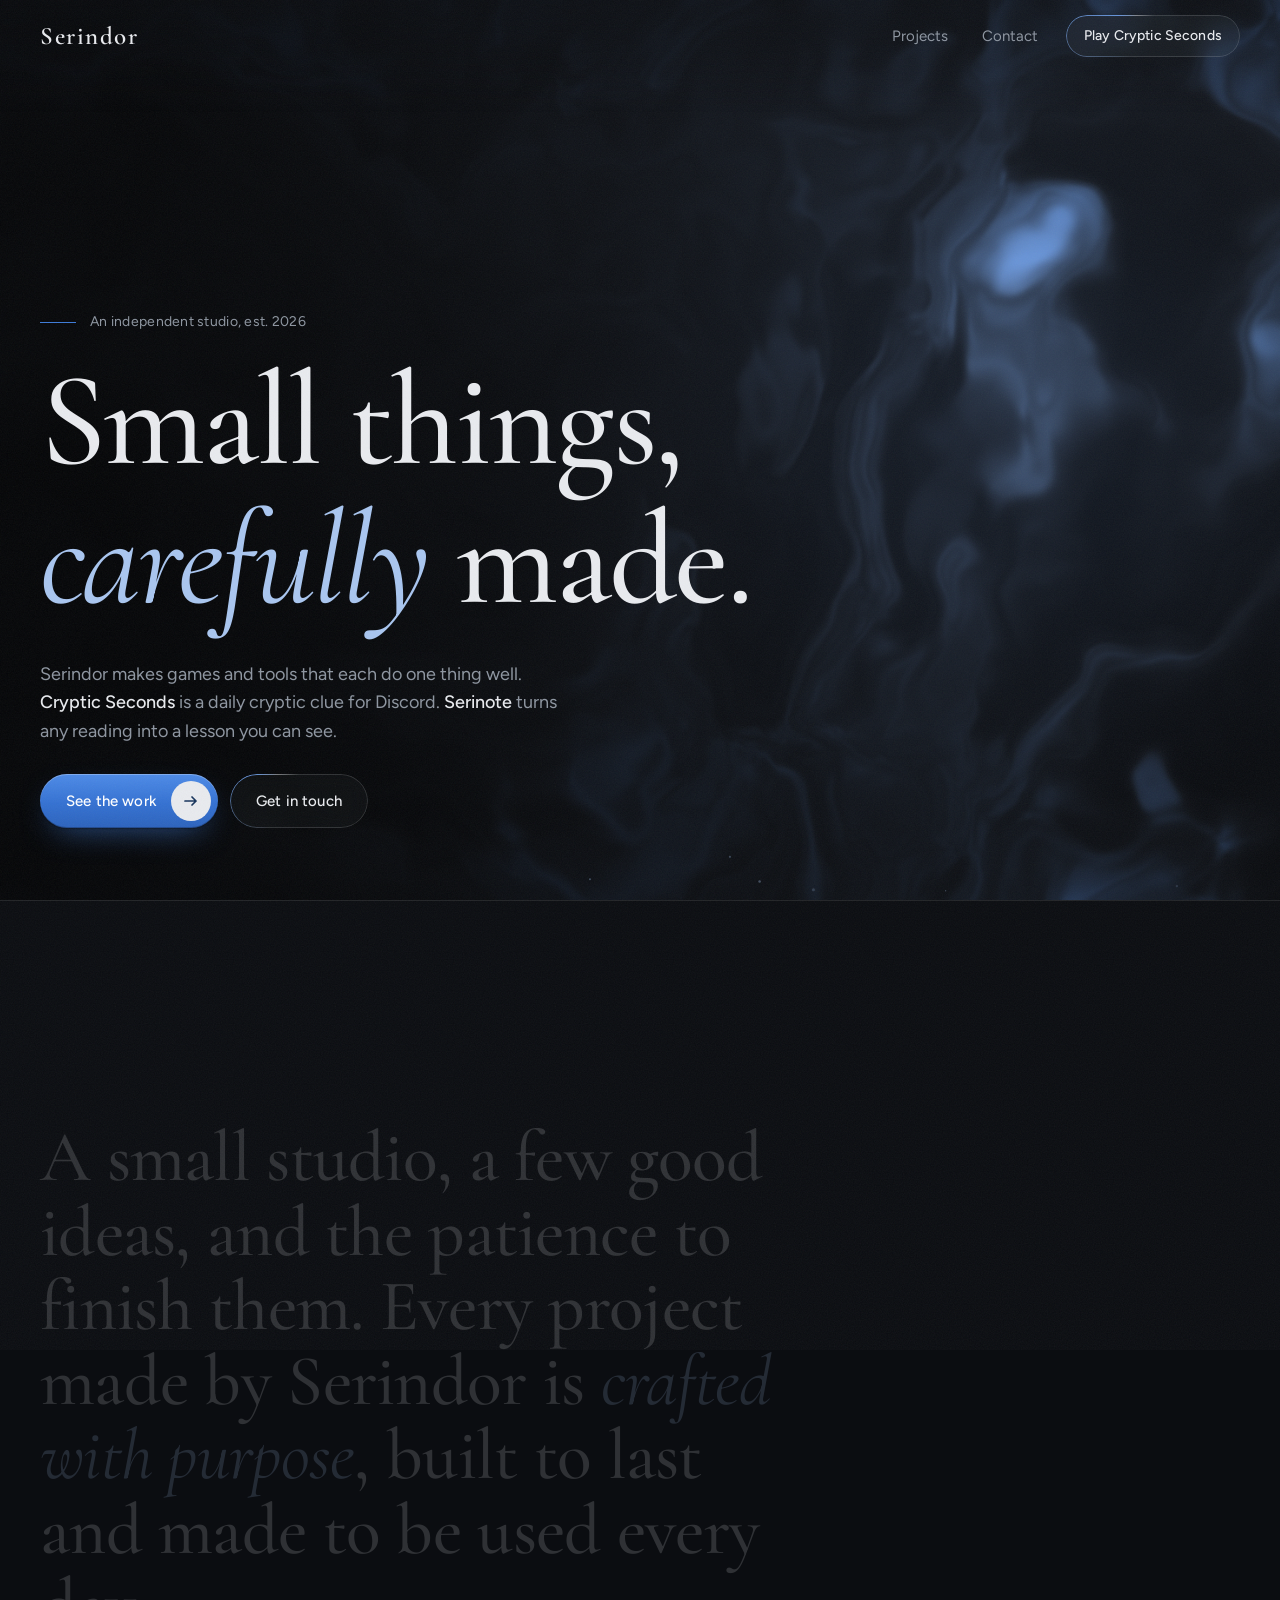
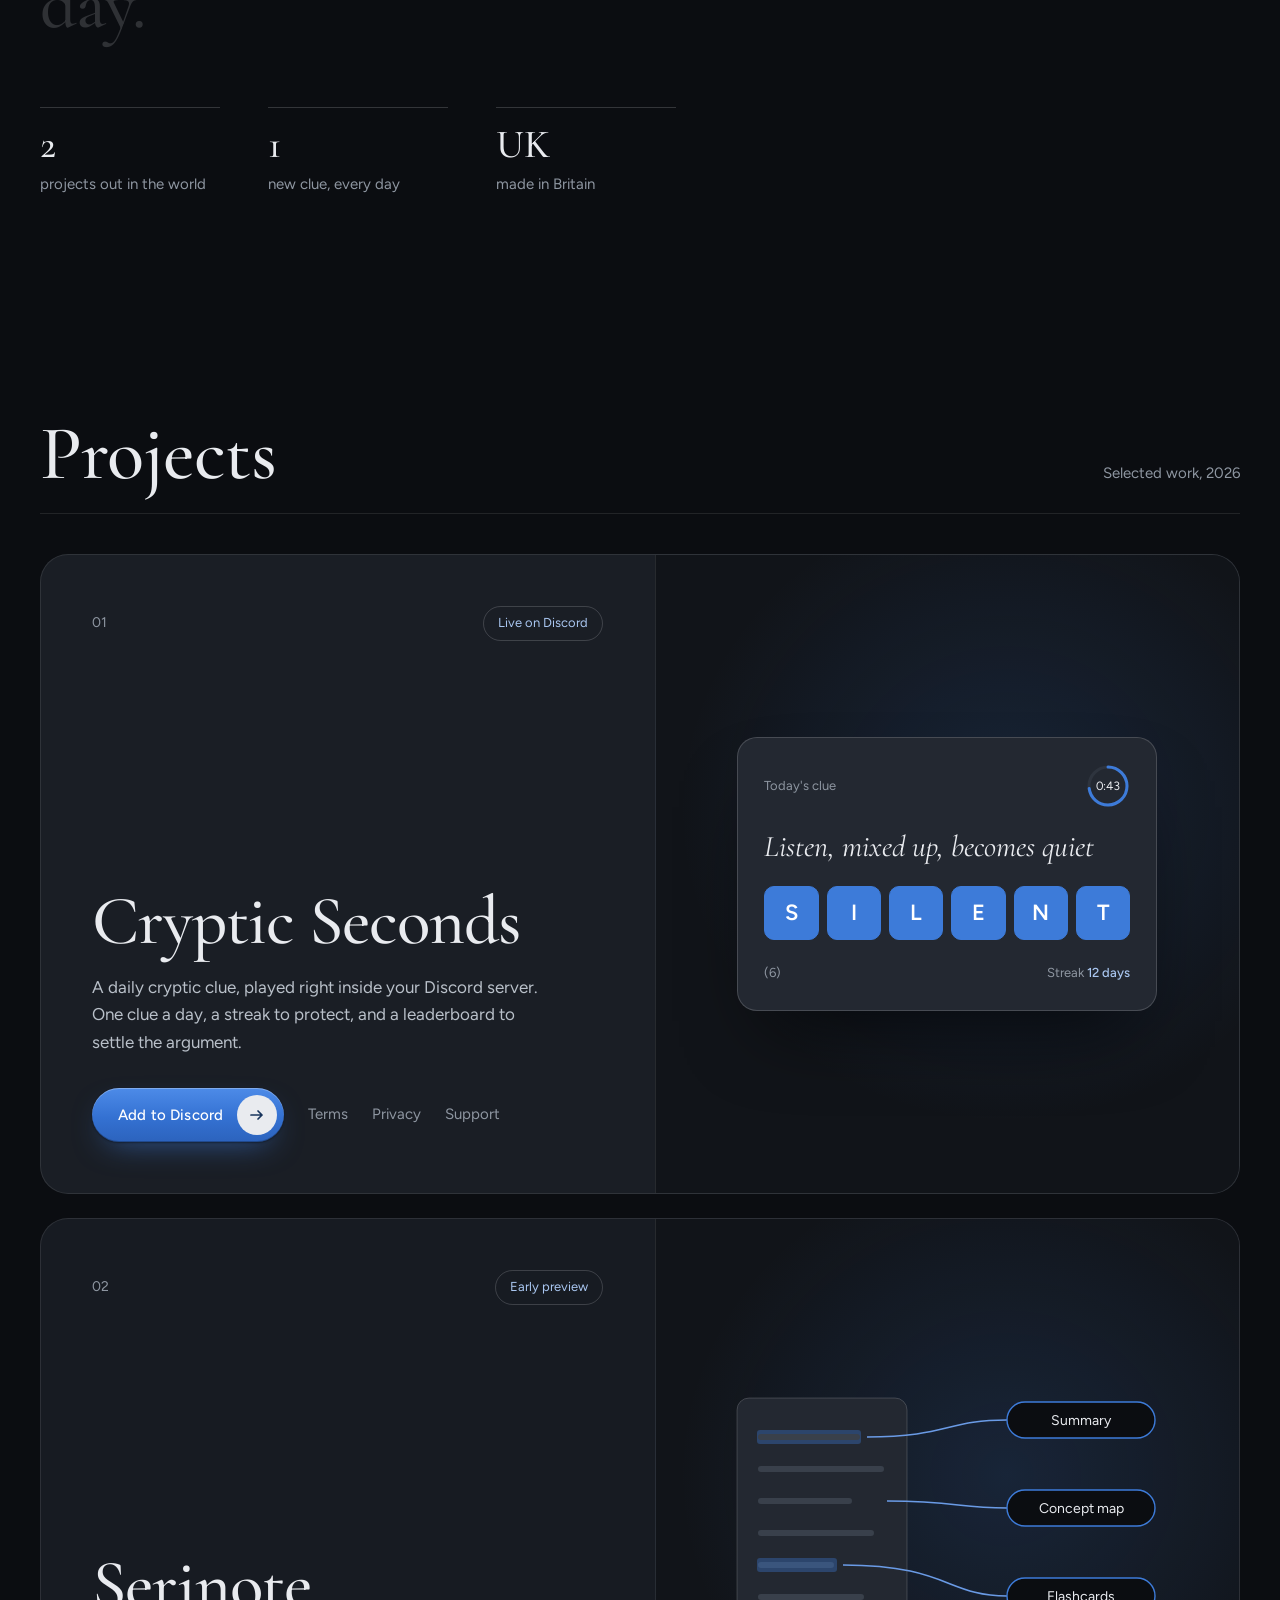
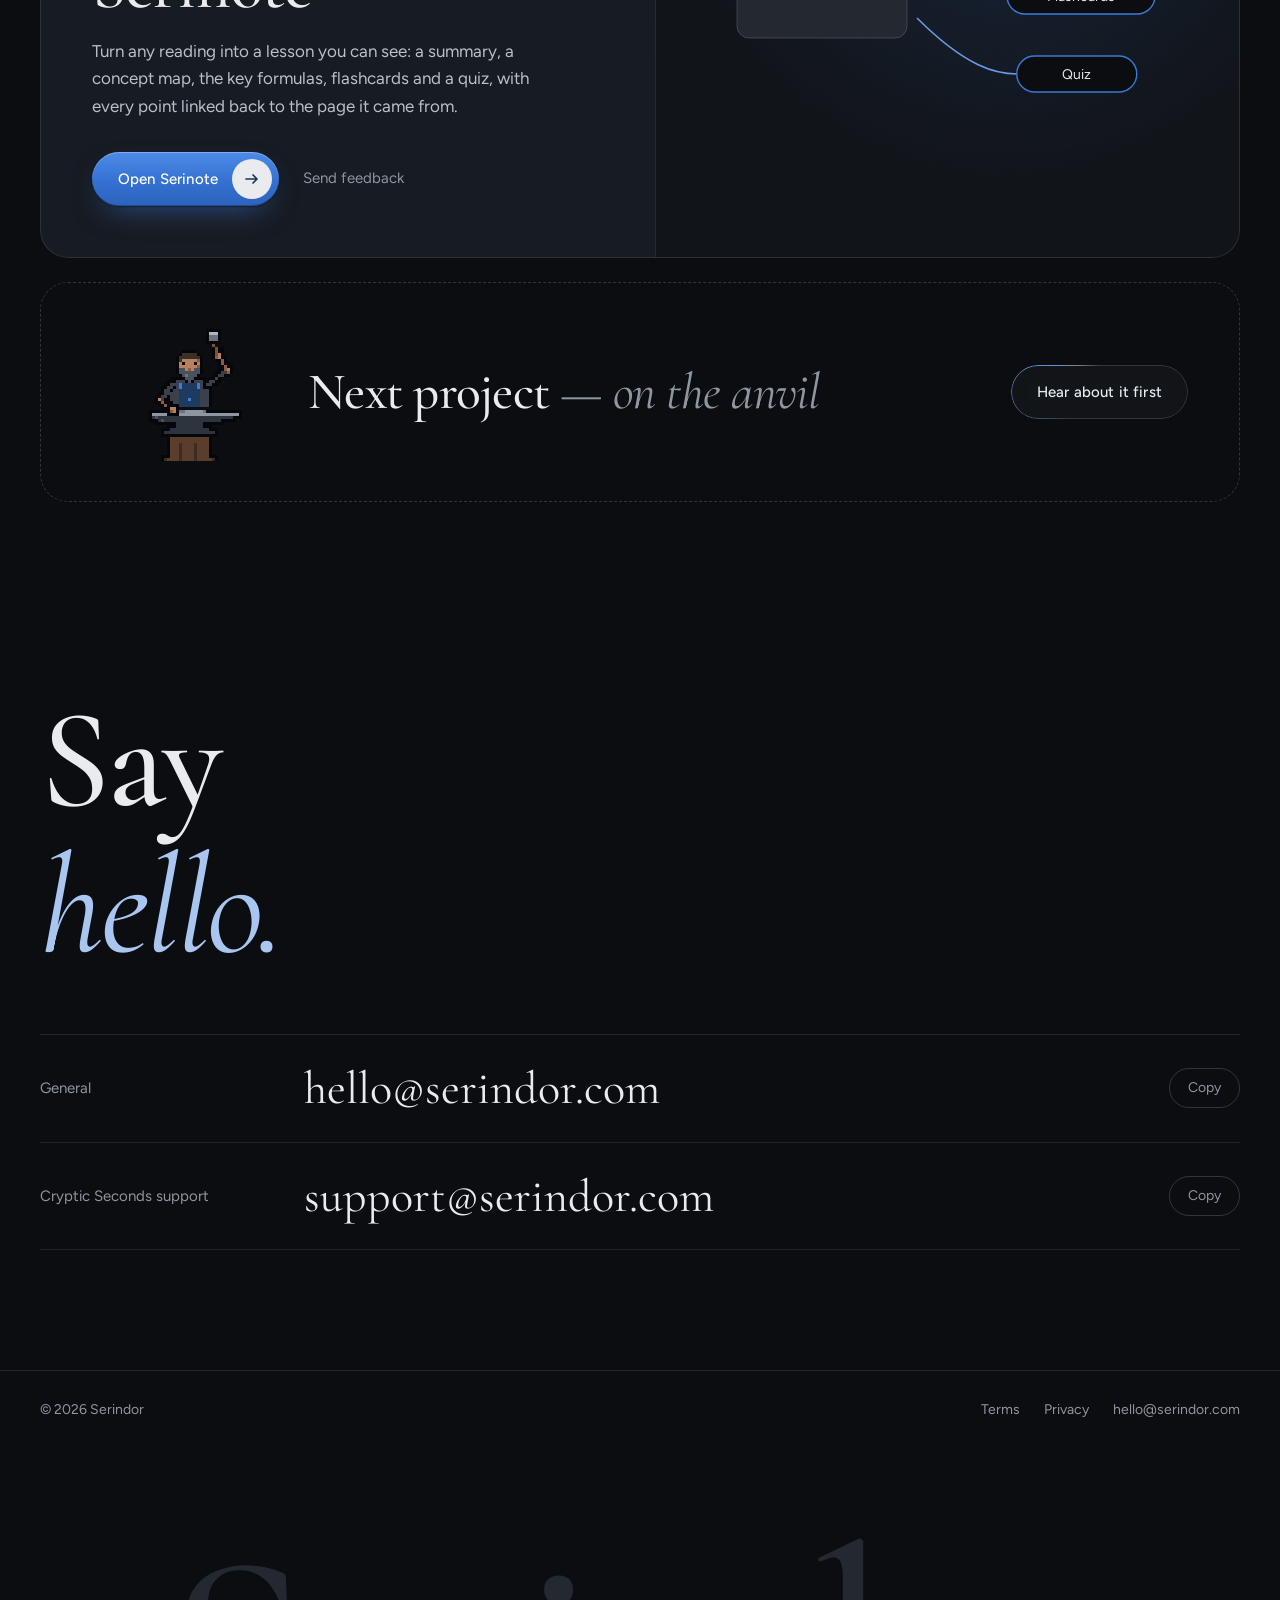
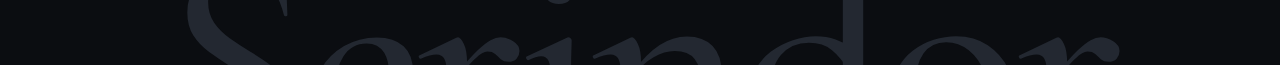
==== commit fdb6298c: "Proper site icons, live sword cursor, statement copy - favicon.ico, PNG icons, apple-touch-icon and " ====
--- a/index.html
+++ b/index.html
@@ -3,10 +3,13 @@
 <head>
 <meta charset="utf-8">
 <meta name="viewport" content="width=device-width, initial-scale=1, viewport-fit=cover">
+<link rel="icon" href="/favicon.ico" sizes="48x48">
+<link rel="icon" href="/assets/mark.svg" type="image/svg+xml">
+<link rel="icon" href="/assets/icon-192.png" type="image/png" sizes="192x192">
+<link rel="apple-touch-icon" href="/apple-touch-icon.png">
 <title>Serindor</title>
 <meta name="description" content="Serindor is an independent studio making small games and tools: Cryptic Seconds, a daily cryptic clue for Discord, and Serinote, which turns any reading into a lesson you can see.">
 <meta name="theme-color" content="#0B0D11">
-<link rel="icon" href="assets/mark.svg" type="image/svg+xml">
 <link rel="preconnect" href="https://fonts.googleapis.com">
 <link rel="preconnect" href="https://fonts.gstatic.com" crossorigin>
 <link rel="stylesheet" href="https://fonts.googleapis.com/css2?family=Cormorant+Garamond:ital,wght@0,500;0,600;1,400;1,500&family=Figtree:wght@400;500;600&display=swap">
@@ -242,10 +245,30 @@
   a, button, .copy, [role="button"] { cursor: url("data:image/svg+xml,%3Csvg%20xmlns%3D%22http%3A%2F%2Fwww.w3.org%2F2000%2Fsvg%22%20width%3D%2234%22%20height%3D%2234%22%20viewBox%3D%220%200%2017%2017%22%20shape-rendering%3D%22crispEdges%22%3E%3Crect%20x%3D%220%22%20y%3D%220%22%20width%3D%221%22%20height%3D%221%22%20fill%3D%22%2305070A%22%2F%3E%3Crect%20x%3D%220%22%20y%3D%221%22%20width%3D%221%22%20height%3D%221%22%20fill%3D%22%2305070A%22%2F%3E%3Crect%20x%3D%220%22%20y%3D%222%22%20width%3D%221%22%20height%3D%221%22%20fill%3D%22%2305070A%22%2F%3E%3Crect%20x%3D%221%22%20y%3D%220%22%20width%3D%221%22%20height%3D%221%22%20fill%3D%22%2305070A%22%2F%3E%3Crect%20x%3D%221%22%20y%3D%222%22%20width%3D%221%22%20height%3D%221%22%20fill%3D%22%2305070A%22%2F%3E%3Crect%20x%3D%222%22%20y%3D%220%22%20width%3D%221%22%20height%3D%221%22%20fill%3D%22%2305070A%22%2F%3E%3Crect%20x%3D%222%22%20y%3D%221%22%20width%3D%221%22%20height%3D%221%22%20fill%3D%22%2305070A%22%2F%3E%3Crect%20x%3D%221%22%20y%3D%223%22%20width%3D%221%22%20height%3D%221%22%20fill%3D%22%2305070A%22%2F%3E%3Crect%20x%3D%223%22%20y%3D%221%22%20width%3D%221%22%20height%3D%221%22%20fill%3D%22%2305070A%22%2F%3E%3Crect%20x%3D%224%22%20y%3D%221%22%20width%3D%221%22%20height%3D%221%22%20fill%3D%22%2305070A%22%2F%3E%3Crect%20x%3D%224%22%20y%3D%222%22%20width%3D%221%22%20height%3D%221%22%20fill%3D%22%2305070A%22%2F%3E%3Crect%20x%3D%221%22%20y%3D%224%22%20width%3D%221%22%20height%3D%221%22%20fill%3D%22%2305070A%22%2F%3E%3Crect%20x%3D%222%22%20y%3D%224%22%20width%3D%221%22%20height%3D%221%22%20fill%3D%22%2305070A%22%2F%3E%3Crect%20x%3D%225%22%20y%3D%222%22%20width%3D%221%22%20height%3D%221%22%20fill%3D%22%2305070A%22%2F%3E%3Crect%20x%3D%225%22%20y%3D%223%22%20width%3D%221%22%20height%3D%221%22%20fill%3D%22%2305070A%22%2F%3E%3Crect%20x%3D%222%22%20y%3D%225%22%20width%3D%221%22%20height%3D%221%22%20fill%3D%22%2305070A%22%2F%3E%3Crect%20x%3D%223%22%20y%3D%225%22%20width%3D%221%22%20height%3D%221%22%20fill%3D%22%2305070A%22%2F%3E%3Crect%20x%3D%226%22%20y%3D%223%22%20width%3D%221%22%20height%3D%221%22%20fill%3D%22%2305070A%22%2F%3E%3Crect%20x%3D%226%22%20y%3D%224%22%20width%3D%221%22%20height%3D%221%22%20fill%3D%22%2305070A%22%2F%3E%3Crect%20x%3D%223%22%20y%3D%226%22%20width%3D%221%22%20height%3D%221%22%20fill%3D%22%2305070A%22%2F%3E%3Crect%20x%3D%224%22%20y%3D%226%22%20width%3D%221%22%20height%3D%221%22%20fill%3D%22%2305070A%22%2F%3E%3Crect%20x%3D%227%22%20y%3D%224%22%20width%3D%221%22%20height%3D%221%22%20fill%3D%22%2305070A%22%2F%3E%3Crect%20x%3D%227%22%20y%3D%225%22%20width%3D%221%22%20height%3D%221%22%20fill%3D%22%2305070A%22%2F%3E%3Crect%20x%3D%224%22%20y%3D%227%22%20width%3D%221%22%20height%3D%221%22%20fill%3D%22%2305070A%22%2F%3E%3Crect%20x%3D%225%22%20y%3D%227%22%20width%3D%221%22%20height%3D%221%22%20fill%3D%22%2305070A%22%2F%3E%3Crect%20x%3D%228%22%20y%3D%225%22%20width%3D%221%22%20height%3D%221%22%20fill%3D%22%2305070A%22%2F%3E%3Crect%20x%3D%228%22%20y%3D%226%22%20width%3D%221%22%20height%3D%221%22%20fill%3D%22%2305070A%22%2F%3E%3Crect%20x%3D%225%22%20y%3D%228%22%20width%3D%221%22%20height%3D%221%22%20fill%3D%22%2305070A%22%2F%3E%3Crect%20x%3D%226%22%20y%3D%228%22%20width%3D%221%22%20height%3D%221%22%20fill%3D%22%2305070A%22%2F%3E%3Crect%20x%3D%229%22%20y%3D%226%22%20width%3D%221%22%20height%3D%221%22%20fill%3D%22%2305070A%22%2F%3E%3Crect%20x%3D%229%22%20y%3D%227%22%20width%3D%221%22%20height%3D%221%22%20fill%3D%22%2305070A%22%2F%3E%3Crect%20x%3D%226%22%20y%3D%229%22%20width%3D%221%22%20height%3D%221%22%20fill%3D%22%2305070A%22%2F%3E%3Crect%20x%3D%227%22%20y%3D%229%22%20width%3D%221%22%20height%3D%221%22%20fill%3D%22%2305070A%22%2F%3E%3Crect%20x%3D%2210%22%20y%3D%227%22%20width%3D%221%22%20height%3D%221%22%20fill%3D%22%2305070A%22%2F%3E%3Crect%20x%3D%2210%22%20y%3D%228%22%20width%3D%221%22%20height%3D%221%22%20fill%3D%22%2305070A%22%2F%3E%3Crect%20x%3D%227%22%20y%3D%2210%22%20width%3D%221%22%20height%3D%221%22%20fill%3D%22%2305070A%22%2F%3E%3Crect%20x%3D%228%22%20y%3D%2210%22%20width%3D%221%22%20height%3D%221%22%20fill%3D%22%2305070A%22%2F%3E%3Crect%20x%3D%2211%22%20y%3D%228%22%20width%3D%221%22%20height%3D%221%22%20fill%3D%22%2305070A%22%2F%3E%3Crect%20x%3D%2211%22%20y%3D%229%22%20width%3D%221%22%20height%3D%221%22%20fill%3D%22%2305070A%22%2F%3E%3Crect%20x%3D%2211%22%20y%3D%2210%22%20width%3D%221%22%20height%3D%221%22%20fill%3D%22%2305070A%22%2F%3E%3Crect%20x%3D%228%22%20y%3D%2211%22%20width%3D%221%22%20height%3D%221%22%20fill%3D%22%2305070A%22%2F%3E%3Crect%20x%3D%229%22%20y%3D%2211%22%20width%3D%221%22%20height%3D%221%22%20fill%3D%22%2305070A%22%2F%3E%3Crect%20x%3D%2210%22%20y%3D%2211%22%20width%3D%221%22%20height%3D%221%22%20fill%3D%22%2305070A%22%2F%3E%3Crect%20x%3D%2212%22%20y%3D%228%22%20width%3D%221%22%20height%3D%221%22%20fill%3D%22%2305070A%22%2F%3E%3Crect%20x%3D%2212%22%20y%3D%229%22%20width%3D%221%22%20height%3D%221%22%20fill%3D%22%2305070A%22%2F%3E%3Crect%20x%3D%2213%22%20y%3D%228%22%20width%3D%221%22%20height%3D%221%22%20fill%3D%22%2305070A%22%2F%3E%3Crect%20x%3D%2213%22%20y%3D%2210%22%20width%3D%221%22%20height%3D%221%22%20fill%3D%22%2305070A%22%2F%3E%3Crect%20x%3D%2214%22%20y%3D%228%22%20width%3D%221%22%20height%3D%221%22%20fill%3D%22%2305070A%22%2F%3E%3Crect%20x%3D%2214%22%20y%3D%229%22%20width%3D%221%22%20height%3D%221%22%20fill%3D%22%2305070A%22%2F%3E%3Crect%20x%3D%2214%22%20y%3D%2210%22%20width%3D%221%22%20height%3D%221%22%20fill%3D%22%2305070A%22%2F%3E%3Crect%20x%3D%2212%22%20y%3D%2211%22%20width%3D%221%22%20height%3D%221%22%20fill%3D%22%2305070A%22%2F%3E%3Crect%20x%3D%2213%22%20y%3D%2211%22%20width%3D%221%22%20height%3D%221%22%20fill%3D%22%2305070A%22%2F%3E%3Crect%20x%3D%229%22%20y%3D%2212%22%20width%3D%221%22%20height%3D%221%22%20fill%3D%22%2305070A%22%2F%3E%3Crect%20x%3D%2210%22%20y%3D%2213%22%20width%3D%221%22%20height%3D%221%22%20fill%3D%22%2305070A%22%2F%3E%3Crect%20x%3D%2211%22%20y%3D%2212%22%20width%3D%221%22%20height%3D%221%22%20fill%3D%22%2305070A%22%2F%3E%3Crect%20x%3D%2211%22%20y%3D%2213%22%20width%3D%221%22%20height%3D%221%22%20fill%3D%22%2305070A%22%2F%3E%3Crect%20x%3D%228%22%20y%3D%2212%22%20width%3D%221%22%20height%3D%221%22%20fill%3D%22%2305070A%22%2F%3E%3Crect%20x%3D%228%22%20y%3D%2213%22%20width%3D%221%22%20height%3D%221%22%20fill%3D%22%2305070A%22%2F%3E%3Crect%20x%3D%228%22%20y%3D%2214%22%20width%3D%221%22%20height%3D%221%22%20fill%3D%22%2305070A%22%2F%3E%3Crect%20x%3D%229%22%20y%3D%2214%22%20width%3D%221%22%20height%3D%221%22%20fill%3D%22%2305070A%22%2F%3E%3Crect%20x%3D%2210%22%20y%3D%2214%22%20width%3D%221%22%20height%3D%221%22%20fill%3D%22%2305070A%22%2F%3E%3Crect%20x%3D%2212%22%20y%3D%2213%22%20width%3D%221%22%20height%3D%221%22%20fill%3D%22%2305070A%22%2F%3E%3Crect%20x%3D%2213%22%20y%3D%2212%22%20width%3D%221%22%20height%3D%221%22%20fill%3D%22%2305070A%22%2F%3E%3Crect%20x%3D%2212%22%20y%3D%2214%22%20width%3D%221%22%20height%3D%221%22%20fill%3D%22%2305070A%22%2F%3E%3Crect%20x%3D%2213%22%20y%3D%2214%22%20width%3D%221%22%20height%3D%221%22%20fill%3D%22%2305070A%22%2F%3E%3Crect%20x%3D%2214%22%20y%3D%2212%22%20width%3D%221%22%20height%3D%221%22%20fill%3D%22%2305070A%22%2F%3E%3Crect%20x%3D%2214%22%20y%3D%2213%22%20width%3D%221%22%20height%3D%221%22%20fill%3D%22%2305070A%22%2F%3E%3Crect%20x%3D%2213%22%20y%3D%2215%22%20width%3D%221%22%20height%3D%221%22%20fill%3D%22%2305070A%22%2F%3E%3Crect%20x%3D%2215%22%20y%3D%2213%22%20width%3D%221%22%20height%3D%221%22%20fill%3D%22%2305070A%22%2F%3E%3Crect%20x%3D%2216%22%20y%3D%2213%22%20width%3D%221%22%20height%3D%221%22%20fill%3D%22%2305070A%22%2F%3E%3Crect%20x%3D%2216%22%20y%3D%2214%22%20width%3D%221%22%20height%3D%221%22%20fill%3D%22%2305070A%22%2F%3E%3Crect%20x%3D%2216%22%20y%3D%2215%22%20width%3D%221%22%20height%3D%221%22%20fill%3D%22%2305070A%22%2F%3E%3Crect%20x%3D%2213%22%20y%3D%2216%22%20width%3D%221%22%20height%3D%221%22%20fill%3D%22%2305070A%22%2F%3E%3Crect%20x%3D%2214%22%20y%3D%2216%22%20width%3D%221%22%20height%3D%221%22%20fill%3D%22%2305070A%22%2F%3E%3Crect%20x%3D%2215%22%20y%3D%2216%22%20width%3D%221%22%20height%3D%221%22%20fill%3D%22%2305070A%22%2F%3E%3Crect%20x%3D%2216%22%20y%3D%2216%22%20width%3D%221%22%20height%3D%221%22%20fill%3D%22%2305070A%22%2F%3E%3Crect%20x%3D%221%22%20y%3D%221%22%20width%3D%221%22%20height%3D%221%22%20fill%3D%22%23FFFFFF%22%2F%3E%3Crect%20x%3D%222%22%20y%3D%222%22%20width%3D%221%22%20height%3D%221%22%20fill%3D%22%23FFFFFF%22%2F%3E%3Crect%20x%3D%223%22%20y%3D%222%22%20width%3D%221%22%20height%3D%221%22%20fill%3D%22%23A9C6F0%22%2F%3E%3Crect%20x%3D%222%22%20y%3D%223%22%20width%3D%221%22%20height%3D%221%22%20fill%3D%22%233D7BD9%22%2F%3E%3Crect%20x%3D%223%22%20y%3D%223%22%20width%3D%221%22%20height%3D%221%22%20fill%3D%22%23FFFFFF%22%2F%3E%3Crect%20x%3D%224%22%20y%3D%223%22%20width%3D%221%22%20height%3D%221%22%20fill%3D%22%23A9C6F0%22%2F%3E%3Crect%20x%3D%223%22%20y%3D%224%22%20width%3D%221%22%20height%3D%221%22%20fill%3D%22%233D7BD9%22%2F%3E%3Crect%20x%3D%224%22%20y%3D%224%22%20width%3D%221%22%20height%3D%221%22%20fill%3D%22%23FFFFFF%22%2F%3E%3Crect%20x%3D%225%22%20y%3D%224%22%20width%3D%221%22%20height%3D%221%22%20fill%3D%22%23A9C6F0%22%2F%3E%3Crect%20x%3D%224%22%20y%3D%225%22%20width%3D%221%22%20height%3D%221%22%20fill%3D%22%233D7BD9%22%2F%3E%3Crect%20x%3D%225%22%20y%3D%225%22%20width%3D%221%22%20height%3D%221%22%20fill%3D%22%23FFFFFF%22%2F%3E%3Crect%20x%3D%226%22%20y%3D%225%22%20width%3D%221%22%20height%3D%221%22%20fill%3D%22%23A9C6F0%22%2F%3E%3Crect%20x%3D%225%22%20y%3D%226%22%20width%3D%221%22%20height%3D%221%22%20fill%3D%22%233D7BD9%22%2F%3E%3Crect%20x%3D%226%22%20y%3D%226%22%20width%3D%221%22%20height%3D%221%22%20fill%3D%22%23FFFFFF%22%2F%3E%3Crect%20x%3D%227%22%20y%3D%226%22%20width%3D%221%22%20height%3D%221%22%20fill%3D%22%23A9C6F0%22%2F%3E%3Crect%20x%3D%226%22%20y%3D%227%22%20width%3D%221%22%20height%3D%221%22%20fill%3D%22%233D7BD9%22%2F%3E%3Crect%20x%3D%227%22%20y%3D%227%22%20width%3D%221%22%20height%3D%221%22%20fill%3D%22%23FFFFFF%22%2F%3E%3Crect%20x%3D%228%22%20y%3D%227%22%20width%3D%221%22%20height%3D%221%22%20fill%3D%22%23A9C6F0%22%2F%3E%3Crect%20x%3D%227%22%20y%3D%228%22%20width%3D%221%22%20height%3D%221%22%20fill%3D%22%233D7BD9%22%2F%3E%3Crect%20x%3D%228%22%20y%3D%228%22%20width%3D%221%22%20height%3D%221%22%20fill%3D%22%23FFFFFF%22%2F%3E%3Crect%20x%3D%229%22%20y%3D%228%22%20width%3D%221%22%20height%3D%221%22%20fill%3D%22%23A9C6F0%22%2F%3E%3Crect%20x%3D%228%22%20y%3D%229%22%20width%3D%221%22%20height%3D%221%22%20fill%3D%22%233D7BD9%22%2F%3E%3Crect%20x%3D%229%22%20y%3D%229%22%20width%3D%221%22%20height%3D%221%22%20fill%3D%22%23FFFFFF%22%2F%3E%3Crect%20x%3D%2210%22%20y%3D%229%22%20width%3D%221%22%20height%3D%221%22%20fill%3D%22%23A9C6F0%22%2F%3E%3Crect%20x%3D%229%22%20y%3D%2210%22%20width%3D%221%22%20height%3D%221%22%20fill%3D%22%233D7BD9%22%2F%3E%3Crect%20x%3D%2210%22%20y%3D%2210%22%20width%3D%221%22%20height%3D%221%22%20fill%3D%22%23FFFFFF%22%2F%3E%3Crect%20x%3D%2213%22%20y%3D%229%22%20width%3D%221%22%20height%3D%221%22%20fill%3D%22%233D7BD9%22%2F%3E%3Crect%20x%3D%2212%22%20y%3D%2210%22%20width%3D%221%22%20height%3D%221%22%20fill%3D%22%233D7BD9%22%2F%3E%3Crect%20x%3D%2210%22%20y%3D%2212%22%20width%3D%221%22%20height%3D%221%22%20fill%3D%22%233D7BD9%22%2F%3E%3Crect%20x%3D%229%22%20y%3D%2213%22%20width%3D%221%22%20height%3D%221%22%20fill%3D%22%233D7BD9%22%2F%3E%3Crect%20x%3D%2211%22%20y%3D%2211%22%20width%3D%221%22%20height%3D%221%22%20fill%3D%22%23A9C6F0%22%2F%3E%3Crect%20x%3D%2212%22%20y%3D%2212%22%20width%3D%221%22%20height%3D%221%22%20fill%3D%22%235A6270%22%2F%3E%3Crect%20x%3D%2213%22%20y%3D%2213%22%20width%3D%221%22%20height%3D%221%22%20fill%3D%22%235A6270%22%2F%3E%3Crect%20x%3D%2214%22%20y%3D%2214%22%20width%3D%221%22%20height%3D%221%22%20fill%3D%22%23A9C6F0%22%2F%3E%3Crect%20x%3D%2215%22%20y%3D%2214%22%20width%3D%221%22%20height%3D%221%22%20fill%3D%22%23A9C6F0%22%2F%3E%3Crect%20x%3D%2214%22%20y%3D%2215%22%20width%3D%221%22%20height%3D%221%22%20fill%3D%22%23A9C6F0%22%2F%3E%3Crect%20x%3D%2215%22%20y%3D%2215%22%20width%3D%221%22%20height%3D%221%22%20fill%3D%22%23A9C6F0%22%2F%3E%3C%2Fsvg%3E") 2 2, pointer; }
 }
 
+/* live sword (assets/cursor.js): replaces the CSS cursor when the script runs */
+html.has-sword, html.has-sword * { cursor: none !important; }
+.sword { position: fixed; left: 0; top: 0; z-index: 99; width: 34px; height: 34px; pointer-events: none; opacity: 0; transition: opacity .2s; will-change: transform; }
+.sword.on { opacity: 1; }
+.sword .sw, .sword i { position: absolute; inset: 0; }
+.sword .sw { transform-origin: 28px 28px; }
+.sword .blade { background: url("assets/sword.svg") 0 0 / 34px 34px no-repeat; image-rendering: pixelated; transform-origin: 28px 28px; transition: filter .3s, transform .35s var(--ease); }
+.sword.hot .blade { background-image: url("assets/sword-hot.svg"); filter: drop-shadow(0 0 5px rgba(106, 155, 230, .85)); transform: rotate(-10deg) scale(1.08); }
+.sword .glint { -webkit-mask: url("assets/sword.svg") 0 0 / 34px 34px no-repeat; mask: url("assets/sword.svg") 0 0 / 34px 34px no-repeat; opacity: 0;
+  background: linear-gradient(135deg, transparent 44%, rgba(255, 255, 255, .95) 50%, transparent 56%) 100% 100% / 300% 300% no-repeat; }
+.sword.glinting .glint { animation: glint .8s cubic-bezier(.3, .7, .4, 1); }
+.sword.swing .sw { animation: slash .34s cubic-bezier(.2, .9, .3, 1); }
+@keyframes glint { 0% { opacity: 1; background-position: 100% 100%; } 100% { opacity: 1; background-position: 0 0; } }
+@keyframes slash { 0% { transform: rotate(0); } 30% { transform: rotate(-42deg); } 100% { transform: rotate(0); } }
+.sword-trail { position: fixed; inset: 0; z-index: 98; width: 100vw; height: 100vh; pointer-events: none; }
+
 /* ---------- reveal states (only when motion is on) ---------- */
 .motion .rv { opacity: 0; transform: translateY(28px); }
 .motion .line > span { transform: translateY(140%); }
 </style>
+<script type="application/ld+json">{"@context":"https://schema.org","@type":"Organization","name":"Serindor","url":"https://serindor.com/","logo":"https://serindor.com/assets/icon-512.png","email":"hello@serindor.com"}</script>
+<meta property="og:site_name" content="Serindor">
+<meta property="og:title" content="Serindor">
+<meta property="og:image" content="https://serindor.com/assets/icon-512.png">
 </head>
 <body>
 
@@ -288,7 +311,7 @@
 
   <section class="statement" id="about" aria-label="About Serindor">
     <div class="wrap">
-      <p class="split">A small studio, a few good ideas, and the patience to finish them. Every Serindor project is <em>small on purpose</em> and made to be used every day.</p>
+      <p class="split">A small studio, a few good ideas, and the patience to finish them. Every project made by Serindor is <em>crafted with purpose</em>, built to last and made to be used every day.</p>
       <div class="meta">
         <div class="rv"><b>2</b>projects out in the world</div>
         <div class="rv"><b>1</b>new clue, every day</div>
@@ -400,5 +423,6 @@
 <script src="assets/forge.js" defer></script>
 <script src="assets/home.js" defer></script>
 <script src="assets/smith.js" defer></script>
+<script src="assets/cursor.js" defer></script>
 </body>
 </html>
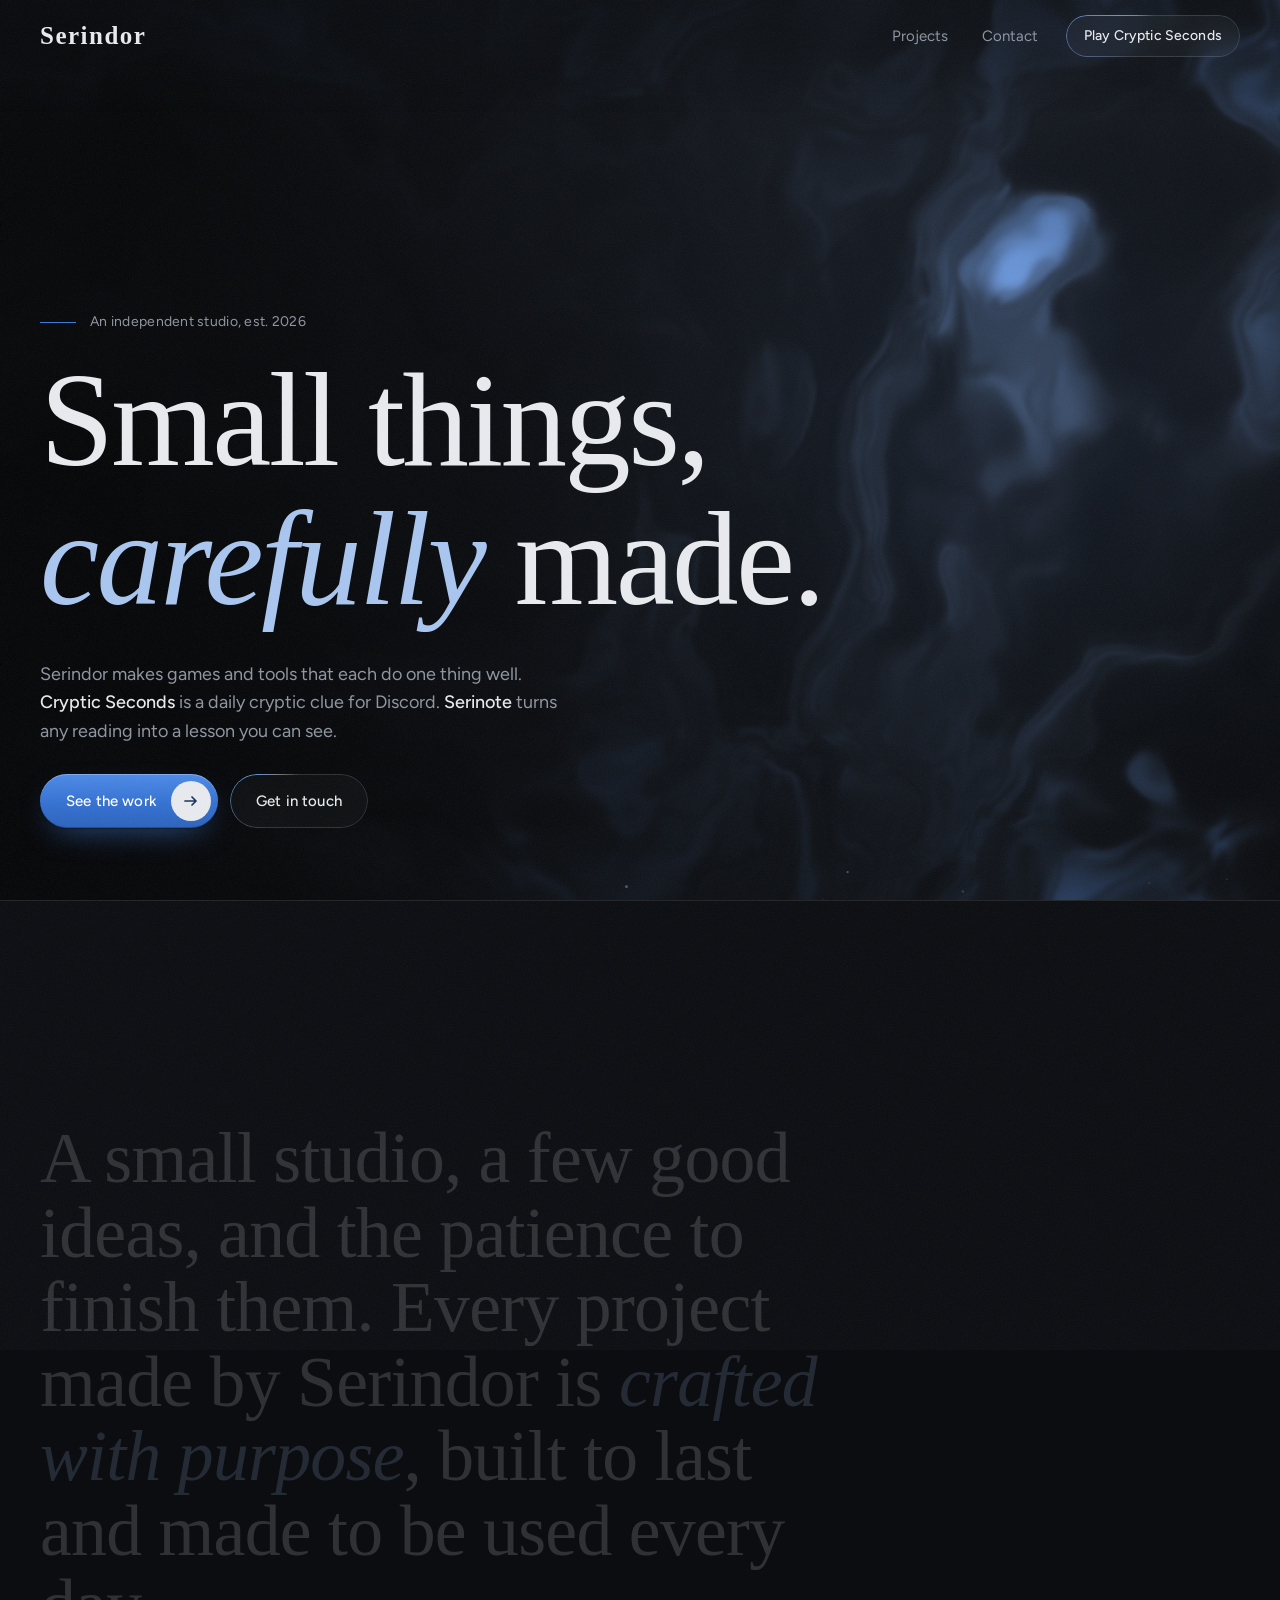
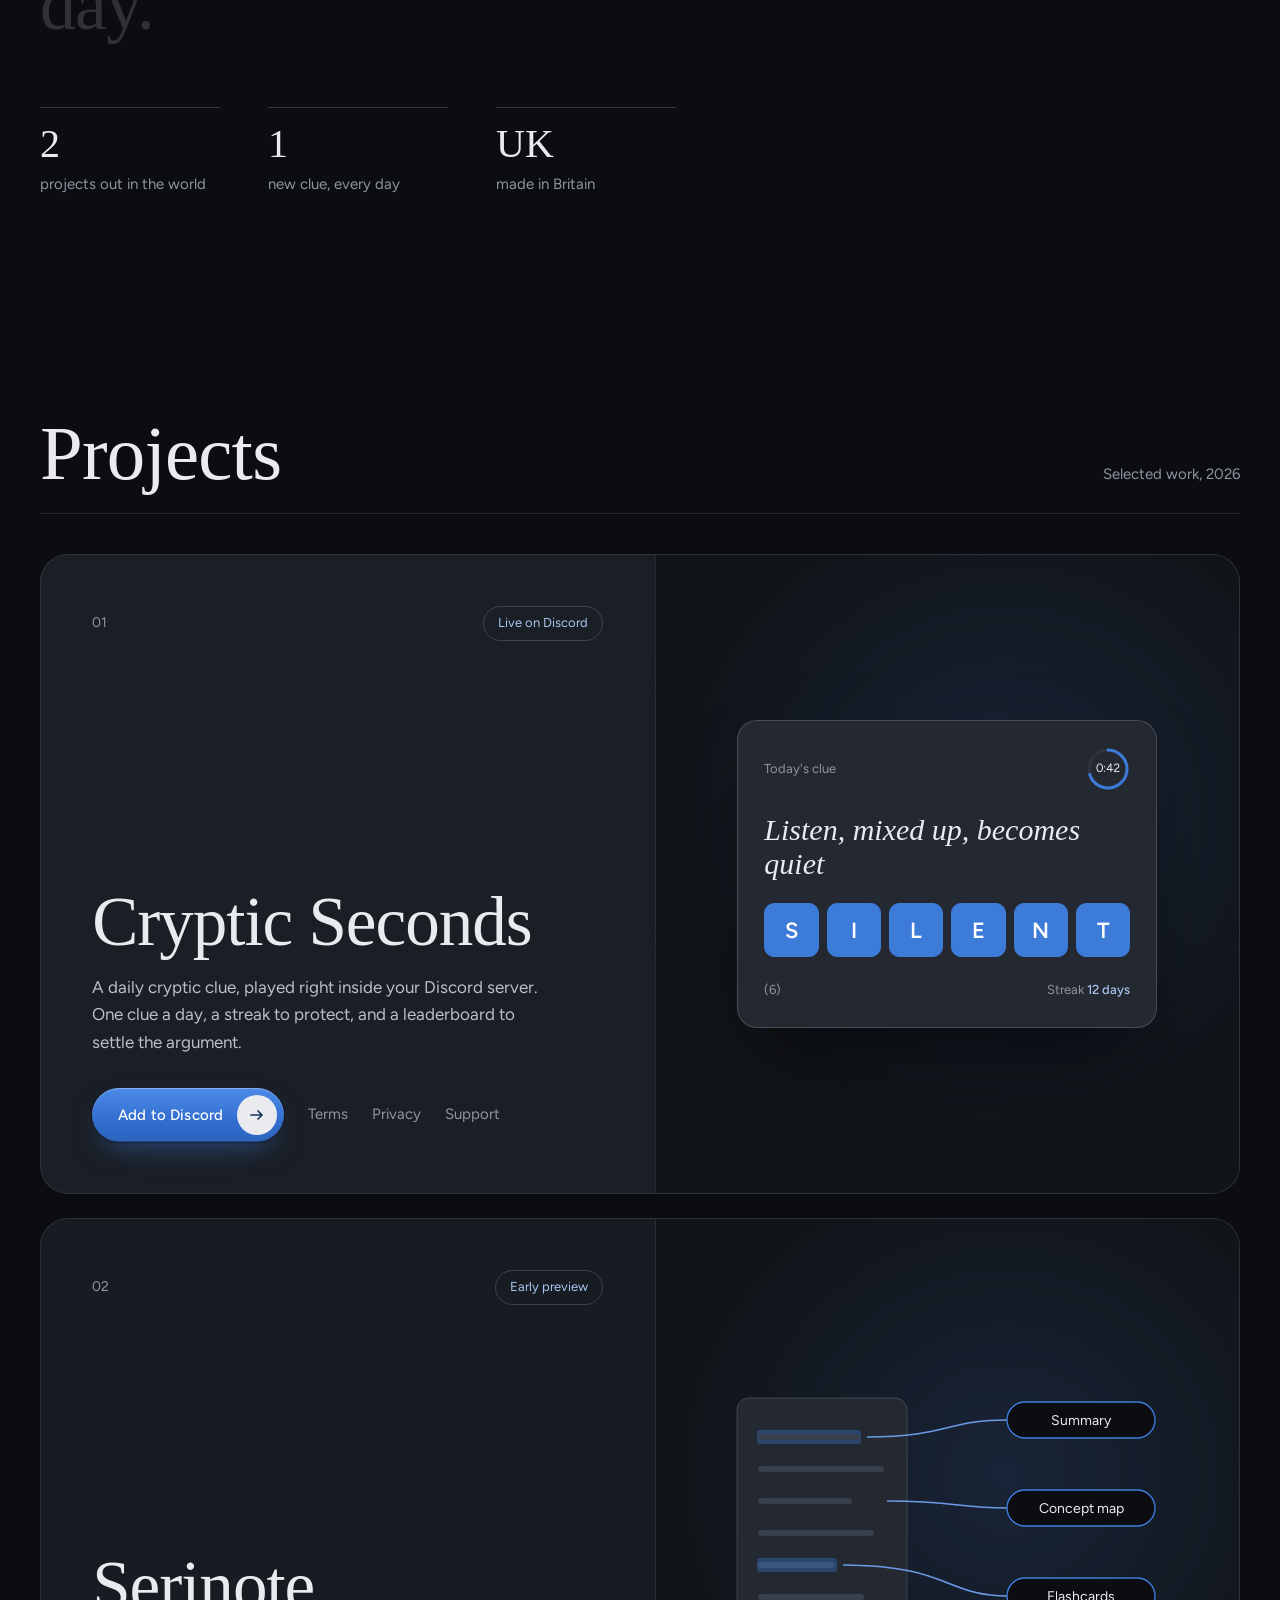
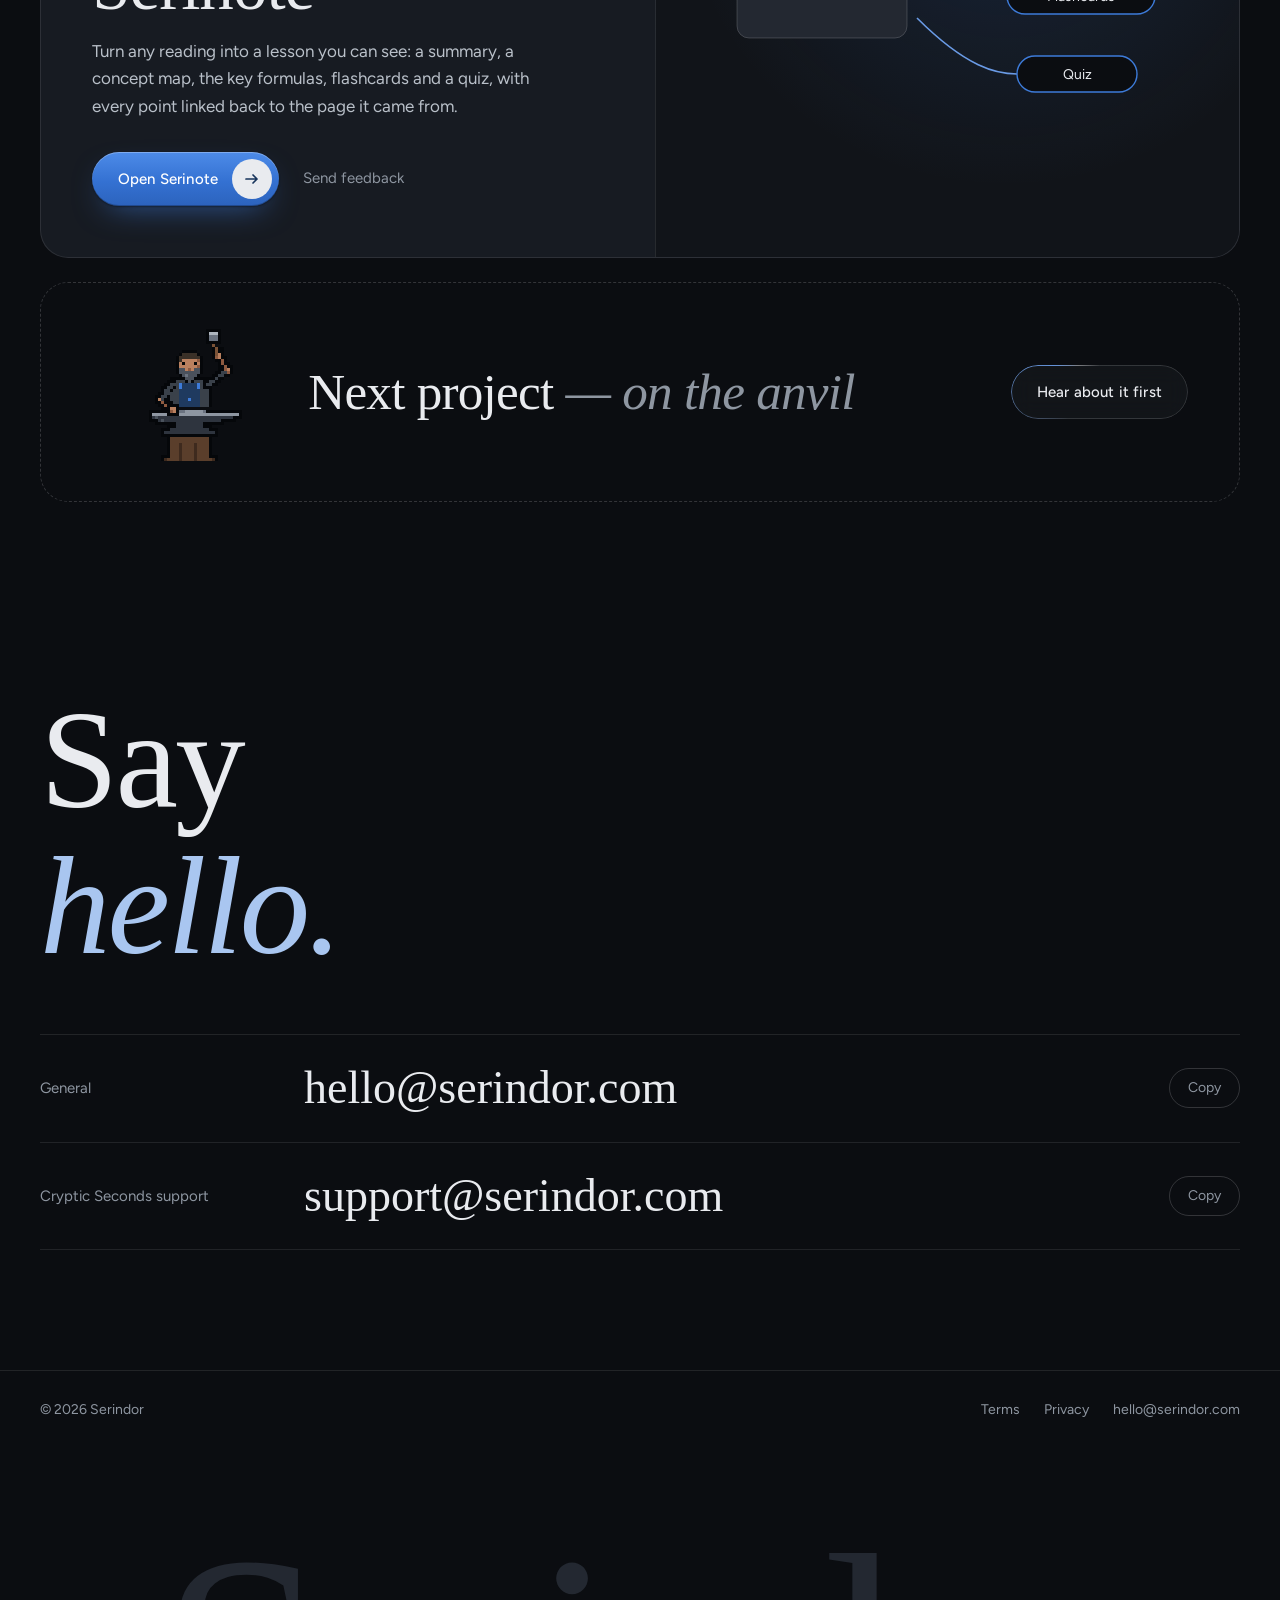
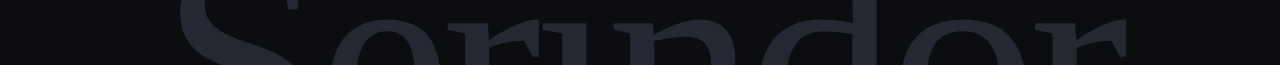
==== commit b15fbb74: "Bring back IM Fell English as the display font - IM Fell English SC for headings, IM Fell English fo" ====
--- a/index.html
+++ b/index.html
@@ -12,7 +12,7 @@
 <meta name="theme-color" content="#0B0D11">
 <link rel="preconnect" href="https://fonts.googleapis.com">
 <link rel="preconnect" href="https://fonts.gstatic.com" crossorigin>
-<link rel="stylesheet" href="https://fonts.googleapis.com/css2?family=Cormorant+Garamond:ital,wght@0,500;0,600;1,400;1,500&family=Figtree:wght@400;500;600&display=swap">
+<link rel="stylesheet" href="https://fonts.googleapis.com/css2?family=IM+Fell+English+SC&family=IM+Fell+English:ital@0;1&family=Figtree:wght@400;500;600&display=swap">
 <script>
   // Motion is opt-out: anyone asking for reduced motion gets the plain, still page.
   (function () {
@@ -27,7 +27,7 @@
 <style>
 /*
   Serindor — sable ground, argent type, one azure accent.
-  Type-led: Cormorant Garamond for display, Figtree for reading.
+  Type-led: IM Fell English SC for display (old-print, carved), IM Fell English for italics, Figtree for reading.
   The signature is the motion: inertia scroll, masked type, stacking project plates.
 */
 :root {
@@ -42,7 +42,8 @@
   --azure: #3D7BD9;
   --azure-hi: #6A9BE6;
   --azure-pale: #A9C6F0;
-  --display: "Cormorant Garamond", "Cormorant", Garamond, "Times New Roman", serif;
+  --display: "IM Fell English SC", "Palatino Linotype", Palatino, Georgia, serif;
+  --italic: "IM Fell English", "Palatino Linotype", Georgia, serif;
   --body: "Figtree", "Segoe UI", sans-serif;
   --ease: cubic-bezier(.22, 1, .36, 1);
   --gutter: max(20px, env(safe-area-inset-left));
@@ -66,6 +67,10 @@
 }
 .motion body::after { animation: grain 1.2s steps(6) infinite; }
 @keyframes grain { 0%{transform:translate(0,0)} 20%{transform:translate(-3%,2%)} 40%{transform:translate(2%,-3%)} 60%{transform:translate(-2%,-1%)} 80%{transform:translate(3%,3%)} 100%{transform:translate(0,0)} }
+
+/* IM Fell comes in one weight: never fake-bold it, and set italics in IM Fell English */
+body { font-synthesis: none; }
+h1 em, h2 em, h3 em, .statement p em, .clue q, .intro .word em { font-family: var(--italic); }
 
 /* ---------- intro ---------- */
 .intro { position: fixed; inset: 0; z-index: 100; display: none; place-items: center; background: var(--sable); }
@@ -194,7 +199,7 @@
 .clue .timer { position: relative; width: 44px; height: 44px; }
 .clue .timer svg { width: 44px; height: 44px; transform: rotate(-90deg); }
 .clue .timer span { position: absolute; inset: 0; display: grid; place-items: center; font-size: 12px; font-variant-numeric: tabular-nums; color: var(--argent); }
-.clue q { display: block; quotes: none; font-family: var(--display); font-style: italic; font-size: 30px; line-height: 1.15; margin-bottom: 24px; }
+.clue q { display: block; quotes: none; font-family: var(--italic); font-style: italic; font-size: 30px; line-height: 1.15; margin-bottom: 24px; }
 .clue .tiles { display: grid; grid-template-columns: repeat(6, 1fr); gap: 8px; }
 .clue .tiles span { aspect-ratio: 1; display: grid; place-items: center; border-radius: 10px; border: 1px solid var(--edge-2); font-weight: 600; font-size: 22px; color: transparent; transition: background-color .35s, border-color .35s, color .2s, transform .35s var(--ease); }
 .clue .tiles span.on { color: #fff; background: var(--azure); border-color: var(--azure); transform: translateY(-3px); }
@@ -225,7 +230,7 @@
 .addrs { border-top: 1px solid var(--edge); }
 .addr { display: grid; grid-template-columns: 240px minmax(0, 1fr) auto; align-items: center; gap: 8px 24px; padding: 28px 0; border-bottom: 1px solid var(--edge); }
 .addr span { color: var(--muted); font-size: 15px; }
-.addr a { font-family: var(--display); font-size: clamp(28px, 3.6vw, 48px); line-height: 1.1; text-decoration: none; overflow-wrap: anywhere; background: linear-gradient(var(--azure), var(--azure)) 0 100% / 0 2px no-repeat; transition: background-size .6s var(--ease); justify-self: start; }
+.addr a { font-family: var(--italic); font-size: clamp(24px, 3.6vw, 46px); line-height: 1.1; text-decoration: none; overflow-wrap: anywhere; background: linear-gradient(var(--azure), var(--azure)) 0 100% / 0 2px no-repeat; transition: background-size .6s var(--ease); justify-self: start; }
 .addr a:hover { background-size: 100% 2px; }
 .copy { background: none; border: 1px solid var(--edge-2); color: var(--muted); font: inherit; font-size: 14px; min-height: 40px; padding: 0 18px; border-radius: 999px; cursor: pointer; transition: border-color .3s, color .3s; }
 .copy:hover { border-color: var(--argent); color: var(--argent); }
